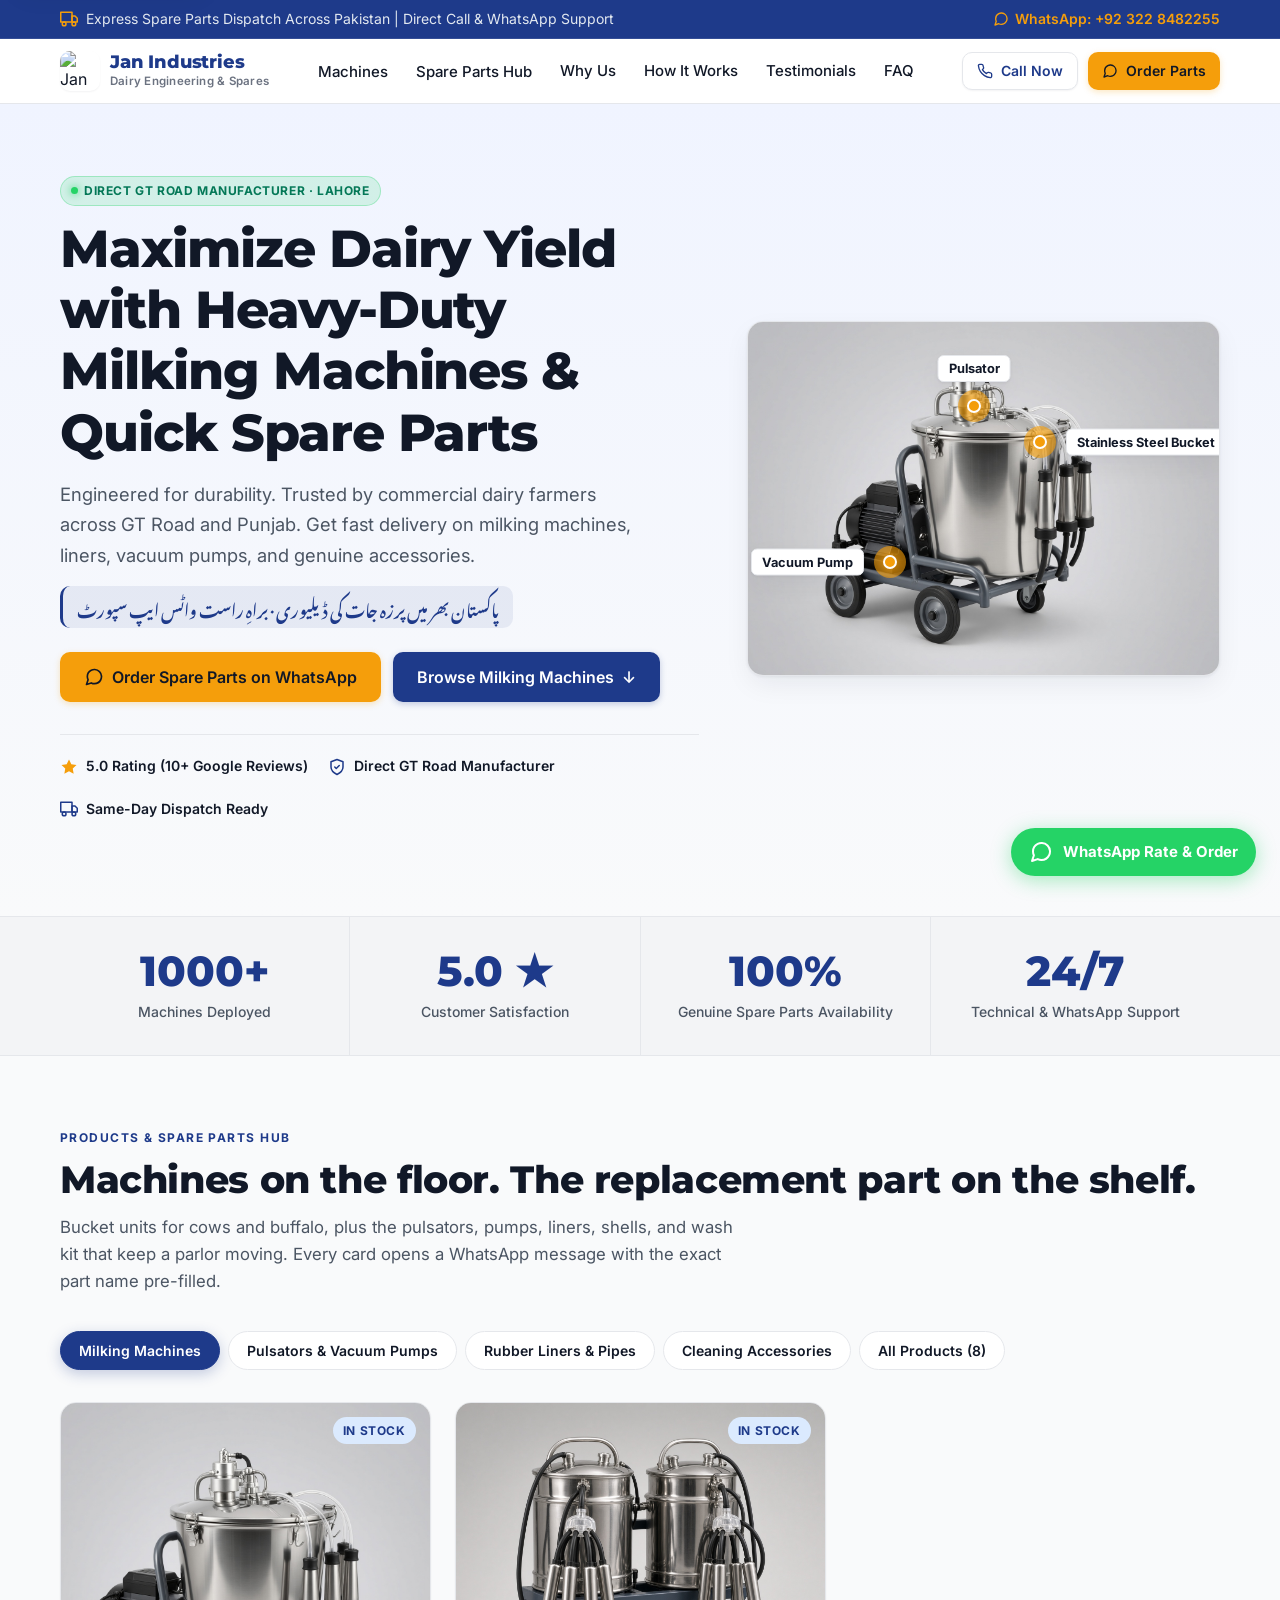
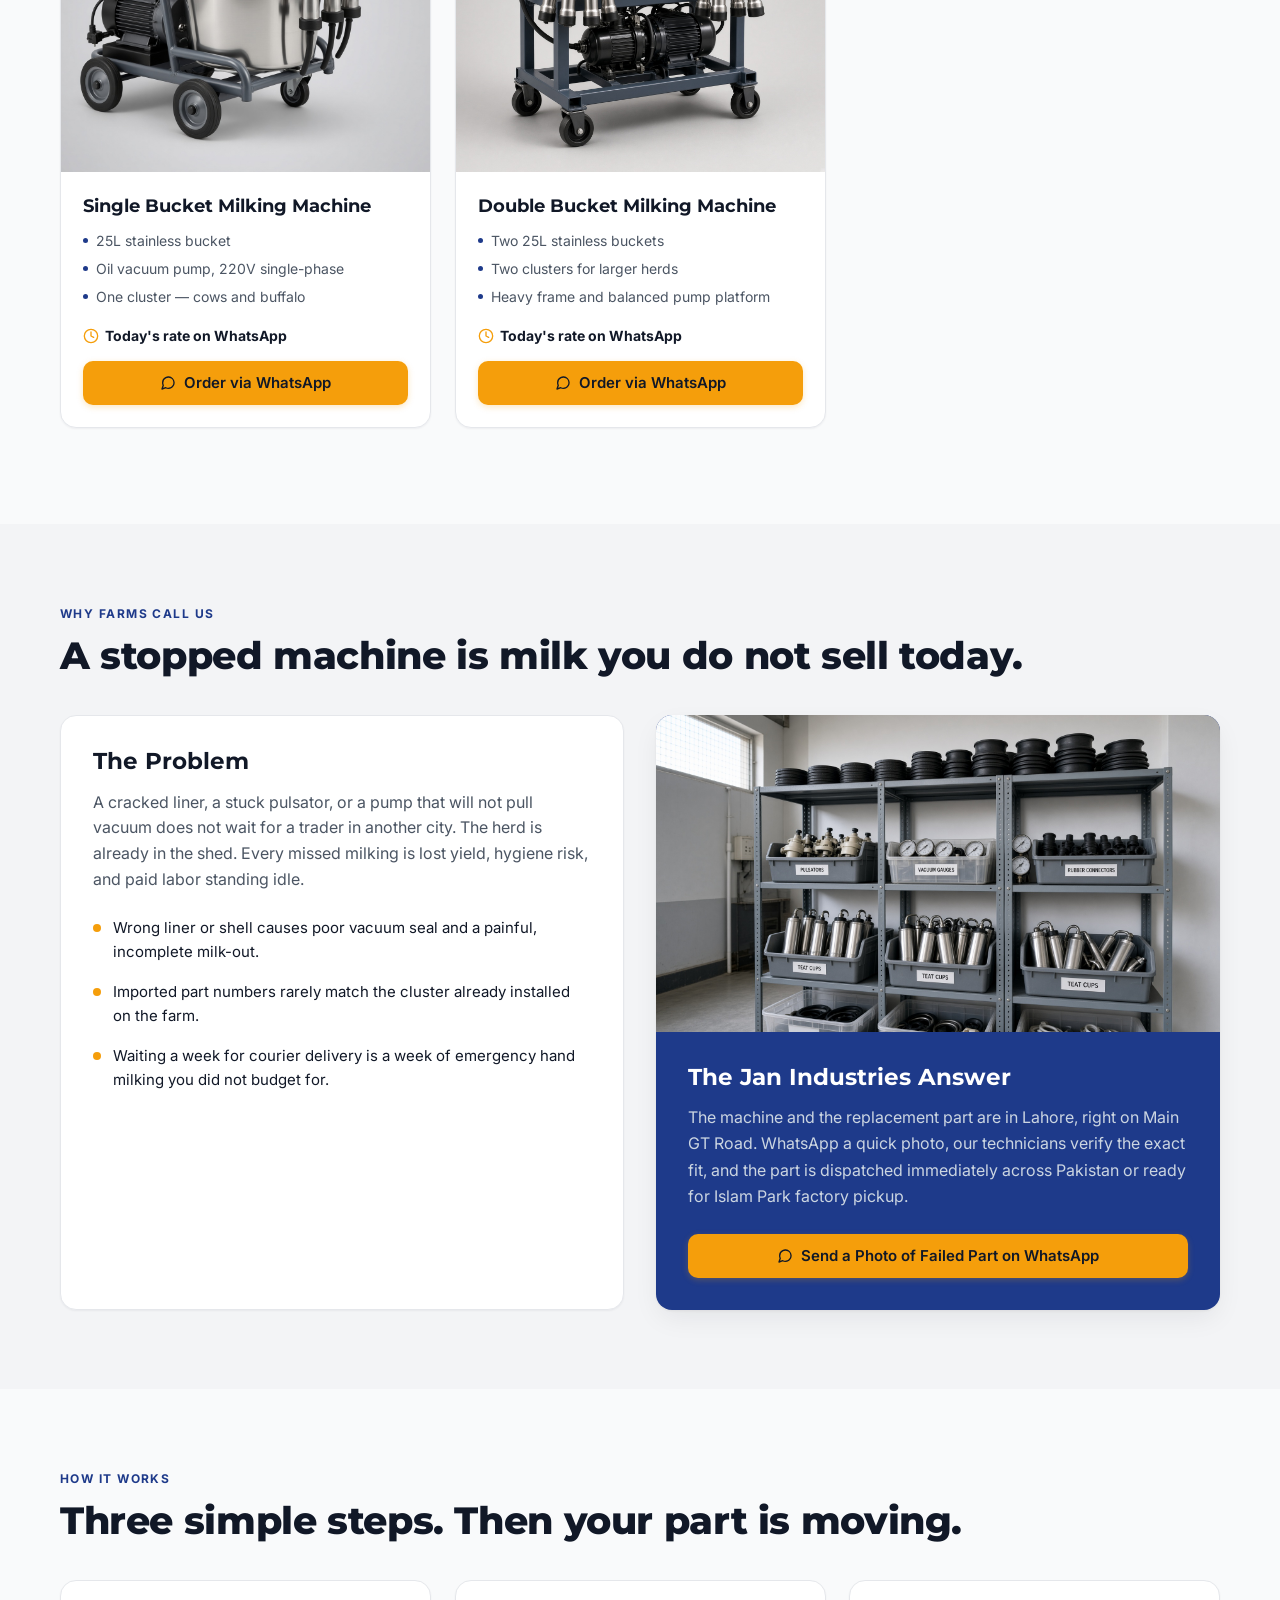
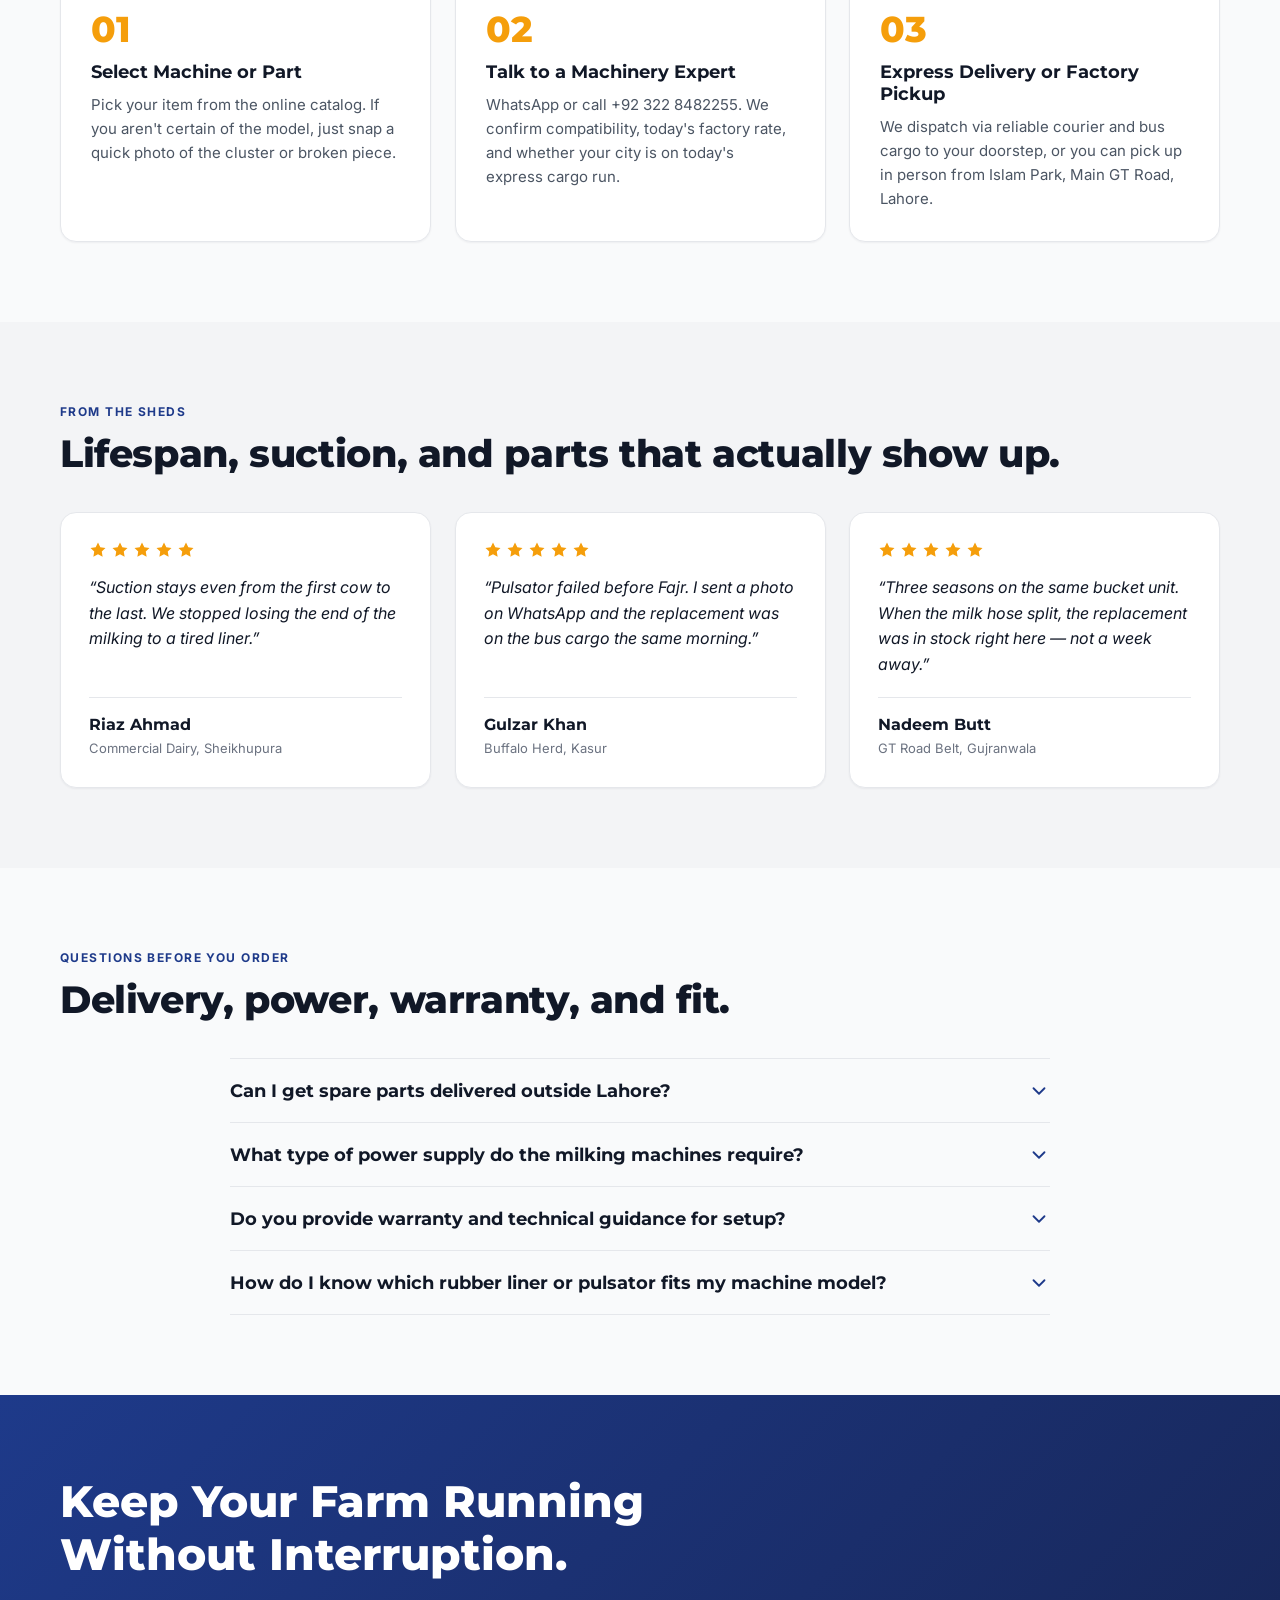
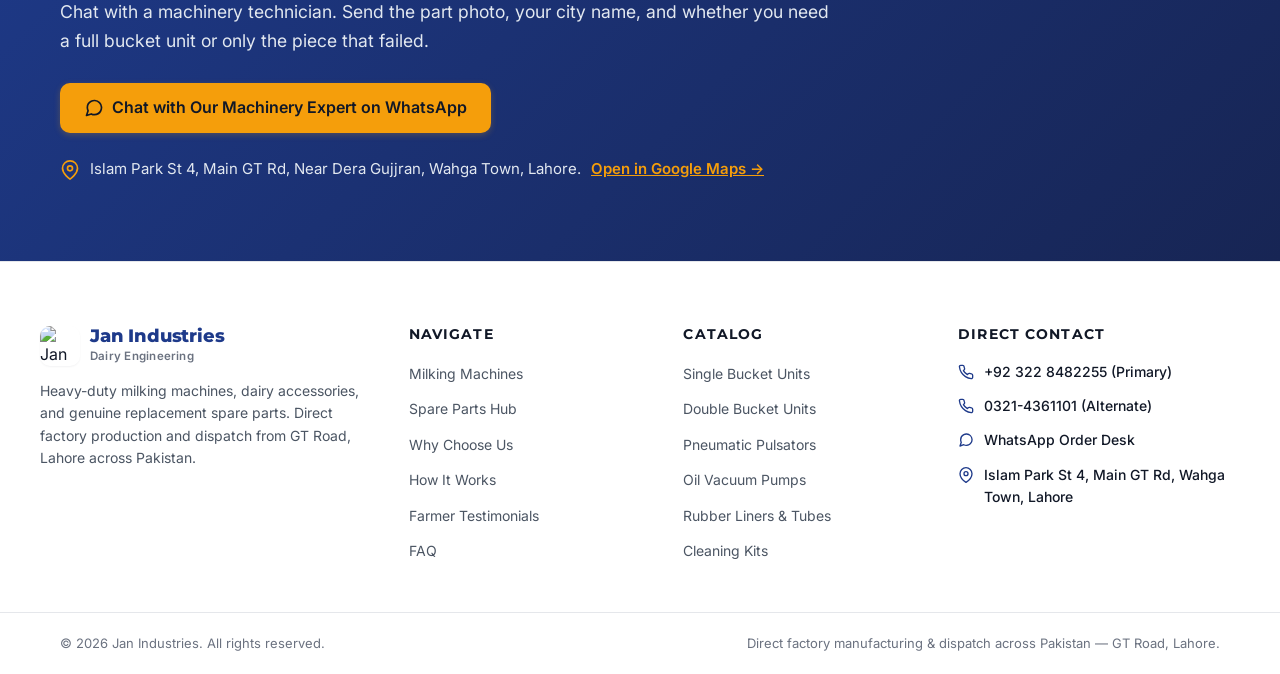
==== index.html @ 54b9f4ff "feat: add HTML structure, styles, JavaScript, and product images for Jan Industries website" ====
<!DOCTYPE html>
<html lang="en">
<head>
  <meta charset="UTF-8">
  <meta name="viewport" content="width=device-width, initial-scale=1.0">
  <title>Jan Industries | Milking Machines & Genuine Spare Parts | Lahore, Pakistan</title>
  <meta name="description" content="Jan Industries manufactures heavy-duty milking machines and stocks genuine spare parts on GT Road, Lahore. Order pulsators, vacuum pumps, liners, and bucket units with dispatch across Pakistan.">
  <meta name="author" content="Jan Industries">
  <meta name="theme-color" content="#1E3A8A">

  <!-- Open Graph / Social Media Meta -->
  <meta property="og:type" content="website">
  <meta property="og:title" content="Jan Industries | Milking Machines & Spare Parts">
  <meta property="og:description" content="Heavy-duty milking machines & quick spare parts dispatch across Pakistan. Direct GT Road Lahore manufacturer.">
  <meta property="og:image" content="images/single-bucket.jpg">

  <!-- Favicon -->
  <link rel="icon" type="image/svg+xml" href="favicon.svg">

  <!-- Google Fonts: Inter & Montserrat -->
  <link rel="preconnect" href="https://fonts.googleapis.com">
  <link rel="preconnect" href="https://fonts.gstatic.com" crossorigin>
  <link href="https://fonts.googleapis.com/css2?family=Inter:wght@400;500;600;700&family=Montserrat:wght@600;700;800&family=Noto+Nastaliq+Urdu:wght@500;700&display=swap" rel="stylesheet">

  <!-- Stylesheet -->
  <link rel="stylesheet" href="style.css">

  <!-- Schema.org LocalBusiness Structured Data -->
  <script type="application/ld+json">
  {
    "@context": "https://schema.org",
    "@type": "LocalBusiness",
    "name": "Jan Industries",
    "description": "Manufacturer and supplier of automatic milking machines, dairy accessories, and spare parts in Lahore, Pakistan.",
    "telephone": ["+923228482255", "+923214361101"],
    "image": "images/single-bucket.jpg",
    "address": {
      "@type": "PostalAddress",
      "streetAddress": "Islam Park St 4, Main GT Road, Near Dera Gujjran, Wahga Town",
      "addressLocality": "Lahore",
      "addressRegion": "Punjab",
      "addressCountry": "PK"
    },
    "areaServed": "PK",
    "priceRange": "$$",
    "openingHours": "Mo-Sa 08:00-19:00",
    "makesOffer": [
      {
        "@type": "Offer",
        "itemOffered": {
          "@type": "Product",
          "name": "Automatic Milking Machine (Single & Double Bucket)"
        }
      },
      {
        "@type": "Offer",
        "itemOffered": {
          "@type": "Product",
          "name": "Pneumatic Pulsators & Oil Vacuum Pumps"
        }
      },
      {
        "@type": "Offer",
        "itemOffered": {
          "@type": "Product",
          "name": "Food-Grade Rubber Liners & Milk Hoses"
        }
      }
    ]
  }
  </script>
</head>
<body>

  <!-- Accessibility Skip Link -->
  <a href="#main" class="skip-link">Skip to main content</a>

  <!-- Top Announcement Bar -->
  <div class="top-bar">
    <div class="container top-bar-inner">
      <div class="top-bar-notice">
        <svg xmlns="http://www.w3.org/2000/svg" width="18" height="18" viewBox="0 0 24 24" fill="none" stroke="currentColor" stroke-width="2" stroke-linecap="round" stroke-linejoin="round" aria-hidden="true">
          <rect x="1" y="3" width="15" height="13"></rect>
          <polygon points="16 8 20 8 23 11 23 16 16 16 16 8"></polygon>
          <circle cx="5.5" cy="18.5" r="2.5"></circle>
          <circle cx="18.5" cy="18.5" r="2.5"></circle>
        </svg>
        <span>Express Spare Parts Dispatch Across Pakistan | Direct Call &amp; WhatsApp Support</span>
      </div>
      <a href="https://wa.me/923228482255?text=Assalam%20o%20Alaikum%2C%20I%20want%20to%20order%20spare%20parts%20%2F%20a%20milking%20machine%20from%20Jan%20Industries.%20Please%20share%20today%27s%20rate%20and%20delivery%20to%20my%20city." target="_blank" rel="noopener noreferrer" class="top-bar-link">
        <svg xmlns="http://www.w3.org/2000/svg" width="16" height="16" viewBox="0 0 24 24" fill="none" stroke="currentColor" stroke-width="2" stroke-linecap="round" stroke-linejoin="round" aria-hidden="true">
          <path d="M21 11.5a8.38 8.38 0 0 1-.9 3.8 8.5 8.5 0 0 1-7.6 4.7 8.38 8.38 0 0 1-3.8-.9L3 21l1.9-5.7a8.38 8.38 0 0 1-.9-3.8 8.5 8.5 0 0 1 4.7-7.6 8.38 8.38 0 0 1 3.8-.9h.5a8.48 8.48 0 0 1 8 8v.5z"></path>
        </svg>
        WhatsApp: +92 322 8482255
      </a>
    </div>
  </div>

  <!-- Main Sticky Header -->
  <header class="main-header">
    <div class="container nav-container">
      <!-- Brand Logo -->
      <a href="#main" class="brand-logo" aria-label="Jan Industries Home">
        <img src="favicon.svg" alt="Jan Industries Emblem" width="40" height="40" class="brand-icon">
        <div class="brand-text">
          <span class="brand-name">Jan Industries</span>
          <span class="brand-tagline">Dairy Engineering &amp; Spares</span>
        </div>
      </a>

      <!-- Desktop Navigation -->
      <nav class="desktop-nav" aria-label="Primary Navigation">
        <button type="button" class="nav-link" data-nav-category="machines">Machines</button>
        <button type="button" class="nav-link" data-nav-category="pumps">Spare Parts Hub</button>
        <a href="#why" class="nav-link">Why Us</a>
        <a href="#steps" class="nav-link">How It Works</a>
        <a href="#proof" class="nav-link">Testimonials</a>
        <a href="#faq" class="nav-link">FAQ</a>
      </nav>

      <!-- Action Buttons -->
      <div class="header-actions">
        <!-- Call Button -->
        <a href="tel:+923228482255" class="btn btn-ghost btn-sm" aria-label="Call +92 322 8482255">
          <svg xmlns="http://www.w3.org/2000/svg" width="16" height="16" viewBox="0 0 24 24" fill="none" stroke="currentColor" stroke-width="2" stroke-linecap="round" stroke-linejoin="round" aria-hidden="true">
            <path d="M22 16.92v3a2 2 0 0 1-2.18 2 19.79 19.79 0 0 1-8.63-3.07 19.5 19.5 0 0 1-6-6 19.79 19.79 0 0 1-3.07-8.67A2 2 0 0 1 4.11 2h3a2 2 0 0 1 2 1.72 12.84 12.84 0 0 0 .7 2.81 2 2 0 0 1-.45 2.11L8.09 9.91a16 16 0 0 0 6 6l1.27-1.27a2 2 0 0 1 2.11-.45 12.84 12.84 0 0 0 2.81.7A2 2 0 0 1 22 16.92z"></path>
          </svg>
          <span>Call Now</span>
        </a>

        <!-- WhatsApp Order Button -->
        <a href="https://wa.me/923228482255?text=Assalam%20o%20Alaikum%2C%20I%20want%20to%20order%20spare%20parts%20%2F%20a%20milking%20machine%20from%20Jan%20Industries.%20Please%20share%20today%27s%20rate%20and%20delivery%20to%20my%20city." target="_blank" rel="noopener noreferrer" class="btn btn-amber btn-sm" aria-label="Order Parts on WhatsApp">
          <svg xmlns="http://www.w3.org/2000/svg" width="16" height="16" viewBox="0 0 24 24" fill="none" stroke="currentColor" stroke-width="2" stroke-linecap="round" stroke-linejoin="round" aria-hidden="true">
            <path d="M21 11.5a8.38 8.38 0 0 1-.9 3.8 8.5 8.5 0 0 1-7.6 4.7 8.38 8.38 0 0 1-3.8-.9L3 21l1.9-5.7a8.38 8.38 0 0 1-.9-3.8 8.5 8.5 0 0 1 4.7-7.6 8.38 8.38 0 0 1 3.8-.9h.5a8.48 8.48 0 0 1 8 8v.5z"></path>
          </svg>
          <span>Order Parts</span>
        </a>

        <!-- Mobile Menu Toggle Button -->
        <button type="button" class="mobile-menu-btn" id="mobileMenuBtn" aria-expanded="false" aria-controls="mobileNavDrawer" aria-label="Toggle navigation menu">
          <svg xmlns="http://www.w3.org/2000/svg" width="22" height="22" viewBox="0 0 24 24" fill="none" stroke="currentColor" stroke-width="2" stroke-linecap="round" stroke-linejoin="round" aria-hidden="true">
            <line x1="4" y1="12" x2="20" y2="12"></line>
            <line x1="4" y1="6" x2="20" y2="6"></line>
            <line x1="4" y1="18" x2="20" y2="18"></line>
          </svg>
          <span class="sr-only">Open menu</span>
        </button>
      </div>
    </div>

    <!-- Mobile Navigation Drawer -->
    <div class="mobile-nav-drawer" id="mobileNavDrawer" aria-label="Mobile Navigation">
      <nav class="mobile-nav-links">
        <button type="button" class="mobile-nav-link" data-nav-category="machines">
          <span>Milking Machines</span>
          <span>→</span>
        </button>
        <button type="button" class="mobile-nav-link" data-nav-category="pumps">
          <span>Spare Parts Hub</span>
          <span>→</span>
        </button>
        <a href="#why" class="mobile-nav-link">
          <span>Why Farms Call Us</span>
          <span>→</span>
        </a>
        <a href="#steps" class="mobile-nav-link">
          <span>How It Works</span>
          <span>→</span>
        </a>
        <a href="#proof" class="mobile-nav-link">
          <span>Farmer Testimonials</span>
          <span>→</span>
        </a>
        <a href="#faq" class="mobile-nav-link">
          <span>Frequently Asked Questions</span>
          <span>→</span>
        </a>
      </nav>
    </div>
  </header>

  <main id="main">
    <!-- Hero Section -->
    <section class="hero-section" aria-labelledby="hero-title">
      <div class="container hero-grid">
        <!-- Hero Content Column -->
        <div class="hero-content">
          <span class="badge badge-live">Direct GT Road Manufacturer · Lahore</span>
          <h1 id="hero-title" class="hero-title">
            Maximize Dairy Yield with Heavy-Duty Milking Machines &amp; Quick Spare Parts
          </h1>
          <p class="hero-subtitle">
            Engineered for durability. Trusted by commercial dairy farmers across GT Road and Punjab. Get fast delivery on milking machines, liners, vacuum pumps, and genuine accessories.
          </p>
          <div class="hero-urdu" lang="ur" dir="rtl">
            پاکستان بھر میں پرزہ جات کی ڈیلیوری · براہِ راست واٹس ایپ سپورٹ
          </div>

          <!-- Hero CTAs -->
          <div class="hero-cta-group">
            <a href="https://wa.me/923228482255?text=Assalam%20o%20Alaikum%2C%20I%20want%20to%20order%20spare%20parts%20%2F%20a%20milking%20machine%20from%20Jan%20Industries.%20Please%20share%20today%27s%20rate%20and%20delivery%20to%20my%20city." target="_blank" rel="noopener noreferrer" class="btn btn-amber btn-lg">
              <svg xmlns="http://www.w3.org/2000/svg" width="20" height="20" viewBox="0 0 24 24" fill="none" stroke="currentColor" stroke-width="2" stroke-linecap="round" stroke-linejoin="round" aria-hidden="true">
                <path d="M21 11.5a8.38 8.38 0 0 1-.9 3.8 8.5 8.5 0 0 1-7.6 4.7 8.38 8.38 0 0 1-3.8-.9L3 21l1.9-5.7a8.38 8.38 0 0 1-.9-3.8 8.5 8.5 0 0 1 4.7-7.6 8.38 8.38 0 0 1 3.8-.9h.5a8.48 8.48 0 0 1 8 8v.5z"></path>
              </svg>
              <span>Order Spare Parts on WhatsApp</span>
            </a>
            <button type="button" class="btn btn-navy btn-lg" data-nav-category="machines">
              <span>Browse Milking Machines</span>
              <span>↓</span>
            </button>
          </div>

          <!-- Trust Badges List -->
          <ul class="hero-trust-list">
            <li class="trust-item">
              <svg xmlns="http://www.w3.org/2000/svg" width="18" height="18" viewBox="0 0 24 24" fill="currentColor" stroke="none" class="icon-amber" aria-hidden="true">
                <polygon points="12 2 15.09 8.26 22 9.27 17 14.14 18.18 21.02 12 17.77 5.82 21.02 7 14.14 2 9.27 8.91 8.26 12 2"></polygon>
              </svg>
              <span>5.0 Rating (10+ Google Reviews)</span>
            </li>
            <li class="trust-item">
              <svg xmlns="http://www.w3.org/2000/svg" width="18" height="18" viewBox="0 0 24 24" fill="none" stroke="currentColor" stroke-width="2" stroke-linecap="round" stroke-linejoin="round" class="icon-navy" aria-hidden="true">
                <path d="M12 22s8-4 8-10V5l-8-3-8 3v7c0 6 8 10 8 10z"></path>
                <path d="m9 12 2 2 4-4"></path>
              </svg>
              <span>Direct GT Road Manufacturer</span>
            </li>
            <li class="trust-item">
              <svg xmlns="http://www.w3.org/2000/svg" width="18" height="18" viewBox="0 0 24 24" fill="none" stroke="currentColor" stroke-width="2" stroke-linecap="round" stroke-linejoin="round" class="icon-navy" aria-hidden="true">
                <rect x="1" y="3" width="15" height="13"></rect>
                <polygon points="16 8 20 8 23 11 23 16 16 16 16 8"></polygon>
                <circle cx="5.5" cy="18.5" r="2.5"></circle>
                <circle cx="18.5" cy="18.5" r="2.5"></circle>
              </svg>
              <span>Same-Day Dispatch Ready</span>
            </li>
          </ul>
        </div>

        <!-- Hero Visual Column with Interactive Hotspots -->
        <div class="hero-showcase">
          <div class="hero-image-wrap">
            <img src="images/single-bucket.jpg" alt="Heavy-duty single bucket milking machine with pulsator, stainless bucket, vacuum pump, and cluster" width="1728" height="1152" loading="eager">

            <!-- Desktop Hotspots Overlay -->
            <div class="hotspot-overlay">
              <!-- Pulsator Hotspot -->
              <button type="button" class="hotspot-btn hotspot-top" style="top: 24%; left: 48%;" data-hotspot-category="pumps" data-hotspot-product="pulsator" aria-label="Inspect Pulsator in catalog">
                <div class="hotspot-pulse">
                  <div class="hotspot-dot"></div>
                </div>
                <span class="hotspot-label">Pulsator</span>
              </button>

              <!-- Bucket Hotspot -->
              <button type="button" class="hotspot-btn hotspot-right" style="top: 34%; left: 62%;" data-hotspot-category="machines" data-hotspot-product="single-bucket" aria-label="Inspect Stainless Steel Bucket in catalog">
                <div class="hotspot-pulse">
                  <div class="hotspot-dot"></div>
                </div>
                <span class="hotspot-label">Stainless Steel Bucket</span>
              </button>

              <!-- Vacuum Pump Hotspot -->
              <button type="button" class="hotspot-btn hotspot-left" style="top: 68%; left: 30%;" data-hotspot-category="pumps" data-hotspot-product="vacuum-pump" aria-label="Inspect Vacuum Pump in catalog">
                <div class="hotspot-pulse">
                  <div class="hotspot-dot"></div>
                </div>
                <span class="hotspot-label">Vacuum Pump</span>
              </button>
            </div>
          </div>

          <!-- Mobile Hotspots Pills -->
          <div class="mobile-hotspots">
            <button type="button" class="mobile-hotspot-pill" data-hotspot-category="pumps" data-hotspot-product="pulsator">
              <span>•</span> Pulsator
            </button>
            <button type="button" class="mobile-hotspot-pill" data-hotspot-category="machines" data-hotspot-product="single-bucket">
              <span>•</span> Stainless Steel Bucket
            </button>
            <button type="button" class="mobile-hotspot-pill" data-hotspot-category="pumps" data-hotspot-product="vacuum-pump">
              <span>•</span> Vacuum Pump
            </button>
          </div>
        </div>
      </div>
    </section>

    <!-- Credibility Stats Counter Section -->
    <section class="stats-section" aria-label="Factory Production Metrics">
      <div class="container">
        <dl class="stats-grid">
          <div class="stat-item">
            <dd class="stat-number" data-count-to="1000" data-suffix="+">1000+</dd>
            <dt class="stat-label">Machines Deployed</dt>
          </div>
          <div class="stat-item">
            <dd class="stat-number" data-count-to="5.0" data-decimals="1" data-suffix=" ★">5.0 ★</dd>
            <dt class="stat-label">Customer Satisfaction</dt>
          </div>
          <div class="stat-item">
            <dd class="stat-number" data-count-to="100" data-suffix="%">100%</dd>
            <dt class="stat-label">Genuine Spare Parts Availability</dt>
          </div>
          <div class="stat-item">
            <dd class="stat-number" data-count-to="24" data-suffix="/7">24/7</dd>
            <dt class="stat-label">Technical &amp; WhatsApp Support</dt>
          </div>
        </dl>
      </div>
    </section>

    <!-- Product Catalog & Spare Parts Hub -->
    <section id="products" class="section-products" aria-labelledby="products-title">
      <div class="container">
        <div class="section-header reveal">
          <span class="kicker">Products &amp; Spare Parts Hub</span>
          <h2 id="products-title" class="section-title">
            Machines on the floor. The replacement part on the shelf.
          </h2>
          <p class="section-desc">
            Bucket units for cows and buffalo, plus the pulsators, pumps, liners, shells, and wash kit that keep a parlor moving. Every card opens a WhatsApp message with the exact part name pre-filled.
          </p>
        </div>

        <!-- Filter Category Tabs -->
        <div class="category-tabs reveal" role="tablist" aria-label="Product categories">
          <button type="button" class="category-tab is-active" data-category="machines" role="tab" aria-selected="true" tabindex="0">
            Milking Machines
          </button>
          <button type="button" class="category-tab" data-category="pumps" role="tab" aria-selected="false" tabindex="-1">
            Pulsators &amp; Vacuum Pumps
          </button>
          <button type="button" class="category-tab" data-category="liners" role="tab" aria-selected="false" tabindex="-1">
            Rubber Liners &amp; Pipes
          </button>
          <button type="button" class="category-tab" data-category="cleaning" role="tab" aria-selected="false" tabindex="-1">
            Cleaning Accessories
          </button>
          <button type="button" class="category-tab" data-category="all" role="tab" aria-selected="false" tabindex="-1">
            All Products (8)
          </button>
        </div>

        <!-- Products Grid (8 Items) -->
        <div class="products-grid" id="productGrid" role="tabpanel">
          <!-- 1. Single Bucket Machine -->
          <article class="product-card reveal" id="product-single-bucket" data-category="machines">
            <div class="product-media">
              <img src="images/single-bucket.jpg" alt="Single stainless-steel bucket milking machine with vacuum pump and hanging cluster" width="600" height="600" loading="lazy">
              <span class="badge badge-in-stock product-badge-pos">In Stock</span>
            </div>
            <div class="product-content">
              <h3 class="product-title">Single Bucket Milking Machine</h3>
              <ul class="product-specs">
                <li class="product-spec-item"><span class="spec-bullet"></span> 25L stainless bucket</li>
                <li class="product-spec-item"><span class="spec-bullet"></span> Oil vacuum pump, 220V single-phase</li>
                <li class="product-spec-item"><span class="spec-bullet"></span> One cluster — cows and buffalo</li>
              </ul>
              <div class="product-rate-hint">
                <svg xmlns="http://www.w3.org/2000/svg" width="16" height="16" viewBox="0 0 24 24" fill="none" stroke="currentColor" stroke-width="2" stroke-linecap="round" stroke-linejoin="round" aria-hidden="true"><circle cx="12" cy="12" r="10"></circle><polyline points="12 6 12 12 16 14"></polyline></svg>
                Today's rate on WhatsApp
              </div>
              <a href="https://wa.me/923228482255?text=Assalam%20o%20Alaikum%2C%20I%20want%20to%20order%3A%20Single%20Bucket%20Milking%20Machine.%20Please%20confirm%20fit%2C%20today%27s%20rate%2C%20and%20delivery." target="_blank" rel="noopener noreferrer" class="btn btn-amber product-cta-btn">
                <svg xmlns="http://www.w3.org/2000/svg" width="16" height="16" viewBox="0 0 24 24" fill="none" stroke="currentColor" stroke-width="2" stroke-linecap="round" stroke-linejoin="round" aria-hidden="true"><path d="M21 11.5a8.38 8.38 0 0 1-.9 3.8 8.5 8.5 0 0 1-7.6 4.7 8.38 8.38 0 0 1-3.8-.9L3 21l1.9-5.7a8.38 8.38 0 0 1-.9-3.8 8.5 8.5 0 0 1 4.7-7.6 8.38 8.38 0 0 1 3.8-.9h.5a8.48 8.48 0 0 1 8 8v.5z"></path></svg>
                Order via WhatsApp
              </a>
            </div>
          </article>

          <!-- 2. Double Bucket Machine -->
          <article class="product-card reveal" id="product-double-bucket" data-category="machines">
            <div class="product-media">
              <img src="images/double-bucket.jpg" alt="Double bucket milking machine with two stainless buckets and two clusters" width="600" height="600" loading="lazy">
              <span class="badge badge-in-stock product-badge-pos">In Stock</span>
            </div>
            <div class="product-content">
              <h3 class="product-title">Double Bucket Milking Machine</h3>
              <ul class="product-specs">
                <li class="product-spec-item"><span class="spec-bullet"></span> Two 25L stainless buckets</li>
                <li class="product-spec-item"><span class="spec-bullet"></span> Two clusters for larger herds</li>
                <li class="product-spec-item"><span class="spec-bullet"></span> Heavy frame and balanced pump platform</li>
              </ul>
              <div class="product-rate-hint">
                <svg xmlns="http://www.w3.org/2000/svg" width="16" height="16" viewBox="0 0 24 24" fill="none" stroke="currentColor" stroke-width="2" stroke-linecap="round" stroke-linejoin="round" aria-hidden="true"><circle cx="12" cy="12" r="10"></circle><polyline points="12 6 12 12 16 14"></polyline></svg>
                Today's rate on WhatsApp
              </div>
              <a href="https://wa.me/923228482255?text=Assalam%20o%20Alaikum%2C%20I%20want%20to%20order%3A%20Double%20Bucket%20Milking%20Machine.%20Please%20confirm%20fit%2C%20today%27s%20rate%2C%20and%20delivery." target="_blank" rel="noopener noreferrer" class="btn btn-amber product-cta-btn">
                <svg xmlns="http://www.w3.org/2000/svg" width="16" height="16" viewBox="0 0 24 24" fill="none" stroke="currentColor" stroke-width="2" stroke-linecap="round" stroke-linejoin="round" aria-hidden="true"><path d="M21 11.5a8.38 8.38 0 0 1-.9 3.8 8.5 8.5 0 0 1-7.6 4.7 8.38 8.38 0 0 1-3.8-.9L3 21l1.9-5.7a8.38 8.38 0 0 1-.9-3.8 8.5 8.5 0 0 1 4.7-7.6 8.38 8.38 0 0 1 3.8-.9h.5a8.48 8.48 0 0 1 8 8v.5z"></path></svg>
                Order via WhatsApp
              </a>
            </div>
          </article>

          <!-- 3. Pneumatic Pulsator -->
          <article class="product-card reveal" id="product-pulsator" data-category="pumps" style="display: none;">
            <div class="product-media">
              <img src="images/pulsator.jpg" alt="Pneumatic milking pulsator spare part on a studio background" width="600" height="600" loading="lazy">
              <span class="badge badge-in-stock product-badge-pos">In Stock</span>
            </div>
            <div class="product-content">
              <h3 class="product-title">Pneumatic Pulsator</h3>
              <ul class="product-specs">
                <li class="product-spec-item"><span class="spec-bullet"></span> Direct cluster replacement</li>
                <li class="product-spec-item"><span class="spec-bullet"></span> Steady, calibrated milk-out ratio</li>
                <li class="product-spec-item"><span class="spec-bullet"></span> Photo-match on WhatsApp before dispatch</li>
              </ul>
              <div class="product-rate-hint">
                <svg xmlns="http://www.w3.org/2000/svg" width="16" height="16" viewBox="0 0 24 24" fill="none" stroke="currentColor" stroke-width="2" stroke-linecap="round" stroke-linejoin="round" aria-hidden="true"><circle cx="12" cy="12" r="10"></circle><polyline points="12 6 12 12 16 14"></polyline></svg>
                Today's rate on WhatsApp
              </div>
              <a href="https://wa.me/923228482255?text=Assalam%20o%20Alaikum%2C%20I%20want%20to%20order%3A%20Pneumatic%20Pulsator.%20Please%20confirm%20fit%2C%20today%27s%20rate%2C%20and%20delivery." target="_blank" rel="noopener noreferrer" class="btn btn-amber product-cta-btn">
                <svg xmlns="http://www.w3.org/2000/svg" width="16" height="16" viewBox="0 0 24 24" fill="none" stroke="currentColor" stroke-width="2" stroke-linecap="round" stroke-linejoin="round" aria-hidden="true"><path d="M21 11.5a8.38 8.38 0 0 1-.9 3.8 8.5 8.5 0 0 1-7.6 4.7 8.38 8.38 0 0 1-3.8-.9L3 21l1.9-5.7a8.38 8.38 0 0 1-.9-3.8 8.5 8.5 0 0 1 4.7-7.6 8.38 8.38 0 0 1 3.8-.9h.5a8.48 8.48 0 0 1 8 8v.5z"></path></svg>
                Order via WhatsApp
              </a>
            </div>
          </article>

          <!-- 4. Oil Vacuum Pump -->
          <article class="product-card reveal" id="product-vacuum-pump" data-category="pumps" style="display: none;">
            <div class="product-media">
              <img src="images/vacuum-pump.jpg" alt="Oil-lubricated electric vacuum pump for a milking machine" width="600" height="600" loading="lazy">
              <span class="badge badge-in-stock product-badge-pos">In Stock</span>
            </div>
            <div class="product-content">
              <h3 class="product-title">Oil Vacuum Pump</h3>
              <ul class="product-specs">
                <li class="product-spec-item"><span class="spec-bullet"></span> Oil-bath heavy duty electric pump</li>
                <li class="product-spec-item"><span class="spec-bullet"></span> Single-phase 220V, 50Hz farm power</li>
                <li class="product-spec-item"><span class="spec-bullet"></span> Fits single &amp; double bucket units</li>
              </ul>
              <div class="product-rate-hint">
                <svg xmlns="http://www.w3.org/2000/svg" width="16" height="16" viewBox="0 0 24 24" fill="none" stroke="currentColor" stroke-width="2" stroke-linecap="round" stroke-linejoin="round" aria-hidden="true"><circle cx="12" cy="12" r="10"></circle><polyline points="12 6 12 12 16 14"></polyline></svg>
                Today's rate on WhatsApp
              </div>
              <a href="https://wa.me/923228482255?text=Assalam%20o%20Alaikum%2C%20I%20want%20to%20order%3A%20Oil%20Vacuum%20Pump.%20Please%20confirm%20fit%2C%20today%27s%20rate%2C%20and%20delivery." target="_blank" rel="noopener noreferrer" class="btn btn-amber product-cta-btn">
                <svg xmlns="http://www.w3.org/2000/svg" width="16" height="16" viewBox="0 0 24 24" fill="none" stroke="currentColor" stroke-width="2" stroke-linecap="round" stroke-linejoin="round" aria-hidden="true"><path d="M21 11.5a8.38 8.38 0 0 1-.9 3.8 8.5 8.5 0 0 1-7.6 4.7 8.38 8.38 0 0 1-3.8-.9L3 21l1.9-5.7a8.38 8.38 0 0 1-.9-3.8 8.5 8.5 0 0 1 4.7-7.6 8.38 8.38 0 0 1 3.8-.9h.5a8.48 8.48 0 0 1 8 8v.5z"></path></svg>
                Order via WhatsApp
              </a>
            </div>
          </article>

          <!-- 5. Rubber Liners (Set of 4) -->
          <article class="product-card reveal" id="product-liners" data-category="liners" style="display: none;">
            <div class="product-media">
              <img src="images/liners.jpg" alt="Four black food-grade rubber milking liners" width="600" height="600" loading="lazy">
              <span class="badge badge-in-stock product-badge-pos">In Stock</span>
            </div>
            <div class="product-content">
              <h3 class="product-title">Rubber Liners — Set of 4</h3>
              <ul class="product-specs">
                <li class="product-spec-item"><span class="spec-bullet"></span> Food-grade durable rubber inflations</li>
                <li class="product-spec-item"><span class="spec-bullet"></span> Restores teat suction and air seal</li>
                <li class="product-spec-item"><span class="spec-bullet"></span> Replace every season before cracks appear</li>
              </ul>
              <div class="product-rate-hint">
                <svg xmlns="http://www.w3.org/2000/svg" width="16" height="16" viewBox="0 0 24 24" fill="none" stroke="currentColor" stroke-width="2" stroke-linecap="round" stroke-linejoin="round" aria-hidden="true"><circle cx="12" cy="12" r="10"></circle><polyline points="12 6 12 12 16 14"></polyline></svg>
                Today's rate on WhatsApp
              </div>
              <a href="https://wa.me/923228482255?text=Assalam%20o%20Alaikum%2C%20I%20want%20to%20order%3A%20Rubber%20Liners%20%E2%80%94%20Set%20of%204.%20Please%20confirm%20fit%2C%20today%27s%20rate%2C%20and%20delivery." target="_blank" rel="noopener noreferrer" class="btn btn-amber product-cta-btn">
                <svg xmlns="http://www.w3.org/2000/svg" width="16" height="16" viewBox="0 0 24 24" fill="none" stroke="currentColor" stroke-width="2" stroke-linecap="round" stroke-linejoin="round" aria-hidden="true"><path d="M21 11.5a8.38 8.38 0 0 1-.9 3.8 8.5 8.5 0 0 1-7.6 4.7 8.38 8.38 0 0 1-3.8-.9L3 21l1.9-5.7a8.38 8.38 0 0 1-.9-3.8 8.5 8.5 0 0 1 4.7-7.6 8.38 8.38 0 0 1 3.8-.9h.5a8.48 8.48 0 0 1 8 8v.5z"></path></svg>
                Order via WhatsApp
              </a>
            </div>
          </article>

          <!-- 6. Milk Hose & Pulsation Tube -->
          <article class="product-card reveal" id="product-hoses" data-category="liners" style="display: none;">
            <div class="product-media">
              <img src="images/hoses.jpg" alt="Food-grade milk hose and black twin pulsation tube" width="600" height="600" loading="lazy">
              <span class="badge badge-in-stock product-badge-pos">In Stock</span>
            </div>
            <div class="product-content">
              <h3 class="product-title">Milk Hose &amp; Pulsation Tube</h3>
              <ul class="product-specs">
                <li class="product-spec-item"><span class="spec-bullet"></span> Food-grade milk hose plus twin air tube</li>
                <li class="product-spec-item"><span class="spec-bullet"></span> Maintains steady vacuum at the cluster</li>
                <li class="product-spec-item"><span class="spec-bullet"></span> Custom cut length for bucket machines</li>
              </ul>
              <div class="product-rate-hint">
                <svg xmlns="http://www.w3.org/2000/svg" width="16" height="16" viewBox="0 0 24 24" fill="none" stroke="currentColor" stroke-width="2" stroke-linecap="round" stroke-linejoin="round" aria-hidden="true"><circle cx="12" cy="12" r="10"></circle><polyline points="12 6 12 12 16 14"></polyline></svg>
                Today's rate on WhatsApp
              </div>
              <a href="https://wa.me/923228482255?text=Assalam%20o%20Alaikum%2C%20I%20want%20to%20order%3A%20Milk%20Hose%20%26%20Pulsation%20Tube.%20Please%20confirm%20fit%2C%20today%27s%20rate%2C%20and%20delivery." target="_blank" rel="noopener noreferrer" class="btn btn-amber product-cta-btn">
                <svg xmlns="http://www.w3.org/2000/svg" width="16" height="16" viewBox="0 0 24 24" fill="none" stroke="currentColor" stroke-width="2" stroke-linecap="round" stroke-linejoin="round" aria-hidden="true"><path d="M21 11.5a8.38 8.38 0 0 1-.9 3.8 8.5 8.5 0 0 1-7.6 4.7 8.38 8.38 0 0 1-3.8-.9L3 21l1.9-5.7a8.38 8.38 0 0 1-.9-3.8 8.5 8.5 0 0 1 4.7-7.6 8.38 8.38 0 0 1 3.8-.9h.5a8.48 8.48 0 0 1 8 8v.5z"></path></svg>
                Order via WhatsApp
              </a>
            </div>
          </article>

          <!-- 7. Stainless Teat Cup Shells -->
          <article class="product-card reveal" id="product-shells" data-category="liners" style="display: none;">
            <div class="product-media">
              <img src="images/teat-cups.jpg" alt="Four polished stainless steel teat cup shells" width="600" height="600" loading="lazy">
              <span class="badge badge-in-stock product-badge-pos">In Stock</span>
            </div>
            <div class="product-content">
              <h3 class="product-title">Stainless Teat Cup Shells</h3>
              <ul class="product-specs">
                <li class="product-spec-item"><span class="spec-bullet"></span> Set of 4 heavy stainless shells</li>
                <li class="product-spec-item"><span class="spec-bullet"></span> Holds the liner square and secure</li>
                <li class="product-spec-item"><span class="spec-bullet"></span> Calibrated weight for clean milk extraction</li>
              </ul>
              <div class="product-rate-hint">
                <svg xmlns="http://www.w3.org/2000/svg" width="16" height="16" viewBox="0 0 24 24" fill="none" stroke="currentColor" stroke-width="2" stroke-linecap="round" stroke-linejoin="round" aria-hidden="true"><circle cx="12" cy="12" r="10"></circle><polyline points="12 6 12 12 16 14"></polyline></svg>
                Today's rate on WhatsApp
              </div>
              <a href="https://wa.me/923228482255?text=Assalam%20o%20Alaikum%2C%20I%20want%20to%20order%3A%20Stainless%20Teat%20Cup%20Shells.%20Please%20confirm%20fit%2C%20today%27s%20rate%2C%20and%20delivery." target="_blank" rel="noopener noreferrer" class="btn btn-amber product-cta-btn">
                <svg xmlns="http://www.w3.org/2000/svg" width="16" height="16" viewBox="0 0 24 24" fill="none" stroke="currentColor" stroke-width="2" stroke-linecap="round" stroke-linejoin="round" aria-hidden="true"><path d="M21 11.5a8.38 8.38 0 0 1-.9 3.8 8.5 8.5 0 0 1-7.6 4.7 8.38 8.38 0 0 1-3.8-.9L3 21l1.9-5.7a8.38 8.38 0 0 1-.9-3.8 8.5 8.5 0 0 1 4.7-7.6 8.38 8.38 0 0 1 3.8-.9h.5a8.48 8.48 0 0 1 8 8v.5z"></path></svg>
                Order via WhatsApp
              </a>
            </div>
          </article>

          <!-- 8. Cluster & Bucket Cleaning Kit -->
          <article class="product-card reveal" id="product-cleaning" data-category="cleaning" style="display: none;">
            <div class="product-media">
              <img src="images/cleaning.jpg" alt="Milking cluster brush, bucket brush, and stainless teat dip cup" width="600" height="600" loading="lazy">
              <span class="badge badge-in-stock product-badge-pos">In Stock</span>
            </div>
            <div class="product-content">
              <h3 class="product-title">Cluster &amp; Bucket Cleaning Kit</h3>
              <ul class="product-specs">
                <li class="product-spec-item"><span class="spec-bullet"></span> Cluster tube brush and bucket brush</li>
                <li class="product-spec-item"><span class="spec-bullet"></span> Stainless teat dip cup</li>
                <li class="product-spec-item"><span class="spec-bullet"></span> Acid, alkaline, and dip chemicals stocked</li>
              </ul>
              <div class="product-rate-hint">
                <svg xmlns="http://www.w3.org/2000/svg" width="16" height="16" viewBox="0 0 24 24" fill="none" stroke="currentColor" stroke-width="2" stroke-linecap="round" stroke-linejoin="round" aria-hidden="true"><circle cx="12" cy="12" r="10"></circle><polyline points="12 6 12 12 16 14"></polyline></svg>
                Today's rate on WhatsApp
              </div>
              <a href="https://wa.me/923228482255?text=Assalam%20o%20Alaikum%2C%20I%20want%20to%20order%3A%20Cluster%20%26%20Bucket%20Cleaning%20Kit.%20Please%20confirm%20fit%2C%20today%27s%20rate%2C%20and%20delivery." target="_blank" rel="noopener noreferrer" class="btn btn-amber product-cta-btn">
                <svg xmlns="http://www.w3.org/2000/svg" width="16" height="16" viewBox="0 0 24 24" fill="none" stroke="currentColor" stroke-width="2" stroke-linecap="round" stroke-linejoin="round" aria-hidden="true"><path d="M21 11.5a8.38 8.38 0 0 1-.9 3.8 8.5 8.5 0 0 1-7.6 4.7 8.38 8.38 0 0 1-3.8-.9L3 21l1.9-5.7a8.38 8.38 0 0 1-.9-3.8 8.5 8.5 0 0 1 4.7-7.6 8.38 8.38 0 0 1 3.8-.9h.5a8.48 8.48 0 0 1 8 8v.5z"></path></svg>
                Order via WhatsApp
              </a>
            </div>
          </article>
        </div>
      </div>
    </section>

    <!-- Why Farms Call Us Section -->
    <section id="why" class="section-why" aria-labelledby="why-title">
      <div class="container">
        <div class="section-header reveal">
          <span class="kicker">Why Farms Call Us</span>
          <h2 id="why-title" class="section-title">
            A stopped machine is milk you do not sell today.
          </h2>
        </div>

        <div class="why-grid">
          <!-- The Problem -->
          <div class="problem-card reveal">
            <h3>The Problem</h3>
            <p class="problem-intro">
              A cracked liner, a stuck pulsator, or a pump that will not pull vacuum does not wait for a trader in another city. The herd is already in the shed. Every missed milking is lost yield, hygiene risk, and paid labor standing idle.
            </p>
            <ul class="problem-list">
              <li class="problem-list-item">
                <span class="problem-dot"></span>
                <span>Wrong liner or shell causes poor vacuum seal and a painful, incomplete milk-out.</span>
              </li>
              <li class="problem-list-item">
                <span class="problem-dot"></span>
                <span>Imported part numbers rarely match the cluster already installed on the farm.</span>
              </li>
              <li class="problem-list-item">
                <span class="problem-dot"></span>
                <span>Waiting a week for courier delivery is a week of emergency hand milking you did not budget for.</span>
              </li>
            </ul>
          </div>

          <!-- The Jan Industries Solution -->
          <div class="solution-card reveal">
            <img src="images/workshop.jpg" alt="Spare parts shelves at Jan Industries workshop, ready for dispatch" width="1792" height="1008" loading="lazy" class="solution-image">
            <div class="solution-body">
              <h3>The Jan Industries Answer</h3>
              <p class="solution-desc">
                The machine and the replacement part are in Lahore, right on Main GT Road. WhatsApp a quick photo, our technicians verify the exact fit, and the part is dispatched immediately across Pakistan or ready for Islam Park factory pickup.
              </p>
              <a href="https://wa.me/923228482255?text=Assalam%20o%20Alaikum%2C%20I%20have%20a%20part%20that%20needs%20replacement.%20Sending%20photo%20now." target="_blank" rel="noopener noreferrer" class="btn btn-amber">
                <svg xmlns="http://www.w3.org/2000/svg" width="16" height="16" viewBox="0 0 24 24" fill="none" stroke="currentColor" stroke-width="2" stroke-linecap="round" stroke-linejoin="round" aria-hidden="true"><path d="M21 11.5a8.38 8.38 0 0 1-.9 3.8 8.5 8.5 0 0 1-7.6 4.7 8.38 8.38 0 0 1-3.8-.9L3 21l1.9-5.7a8.38 8.38 0 0 1-.9-3.8 8.5 8.5 0 0 1 4.7-7.6 8.38 8.38 0 0 1 3.8-.9h.5a8.48 8.48 0 0 1 8 8v.5z"></path></svg>
                Send a Photo of Failed Part on WhatsApp
              </a>
            </div>
          </div>
        </div>
      </div>
    </section>

    <!-- How It Works (3 Steps) -->
    <section id="steps" class="section-steps" aria-labelledby="steps-title">
      <div class="container">
        <div class="section-header reveal">
          <span class="kicker">How It Works</span>
          <h2 id="steps-title" class="section-title">
            Three simple steps. Then your part is moving.
          </h2>
        </div>

        <div class="steps-grid">
          <!-- Step 01 -->
          <article class="step-card reveal">
            <div class="step-number">01</div>
            <h3 class="step-title">Select Machine or Part</h3>
            <p class="step-desc">
              Pick your item from the online catalog. If you aren't certain of the model, just snap a quick photo of the cluster or broken piece.
            </p>
          </article>

          <!-- Step 02 -->
          <article class="step-card reveal">
            <div class="step-number">02</div>
            <h3 class="step-title">Talk to a Machinery Expert</h3>
            <p class="step-desc">
              WhatsApp or call +92 322 8482255. We confirm compatibility, today's factory rate, and whether your city is on today's express cargo run.
            </p>
          </article>

          <!-- Step 03 -->
          <article class="step-card reveal">
            <div class="step-number">03</div>
            <h3 class="step-title">Express Delivery or Factory Pickup</h3>
            <p class="step-desc">
              We dispatch via reliable courier and bus cargo to your doorstep, or you can pick up in person from Islam Park, Main GT Road, Lahore.
            </p>
          </article>
        </div>
      </div>
    </section>

    <!-- Testimonials (From The Sheds) -->
    <section id="proof" class="section-testimonials" aria-labelledby="proof-title">
      <div class="container">
        <div class="section-header reveal">
          <span class="kicker">From The Sheds</span>
          <h2 id="proof-title" class="section-title">
            Lifespan, suction, and parts that actually show up.
          </h2>
        </div>

        <div class="testimonials-grid">
          <!-- Testimonial 1 -->
          <figure class="testimonial-card reveal">
            <div class="stars-row" aria-label="5 out of 5 stars">
              <svg xmlns="http://www.w3.org/2000/svg" viewBox="0 0 24 24"><polygon points="12 2 15.09 8.26 22 9.27 17 14.14 18.18 21.02 12 17.77 5.82 21.02 7 14.14 2 9.27 8.91 8.26 12 2"></polygon></svg>
              <svg xmlns="http://www.w3.org/2000/svg" viewBox="0 0 24 24"><polygon points="12 2 15.09 8.26 22 9.27 17 14.14 18.18 21.02 12 17.77 5.82 21.02 7 14.14 2 9.27 8.91 8.26 12 2"></polygon></svg>
              <svg xmlns="http://www.w3.org/2000/svg" viewBox="0 0 24 24"><polygon points="12 2 15.09 8.26 22 9.27 17 14.14 18.18 21.02 12 17.77 5.82 21.02 7 14.14 2 9.27 8.91 8.26 12 2"></polygon></svg>
              <svg xmlns="http://www.w3.org/2000/svg" viewBox="0 0 24 24"><polygon points="12 2 15.09 8.26 22 9.27 17 14.14 18.18 21.02 12 17.77 5.82 21.02 7 14.14 2 9.27 8.91 8.26 12 2"></polygon></svg>
              <svg xmlns="http://www.w3.org/2000/svg" viewBox="0 0 24 24"><polygon points="12 2 15.09 8.26 22 9.27 17 14.14 18.18 21.02 12 17.77 5.82 21.02 7 14.14 2 9.27 8.91 8.26 12 2"></polygon></svg>
            </div>
            <blockquote class="testimonial-quote">
              “Suction stays even from the first cow to the last. We stopped losing the end of the milking to a tired liner.”
            </blockquote>
            <figcaption class="testimonial-author">
              <p class="author-name">Riaz Ahmad</p>
              <p class="author-location">Commercial Dairy, Sheikhupura</p>
            </figcaption>
          </figure>

          <!-- Testimonial 2 -->
          <figure class="testimonial-card reveal">
            <div class="stars-row" aria-label="5 out of 5 stars">
              <svg xmlns="http://www.w3.org/2000/svg" viewBox="0 0 24 24"><polygon points="12 2 15.09 8.26 22 9.27 17 14.14 18.18 21.02 12 17.77 5.82 21.02 7 14.14 2 9.27 8.91 8.26 12 2"></polygon></svg>
              <svg xmlns="http://www.w3.org/2000/svg" viewBox="0 0 24 24"><polygon points="12 2 15.09 8.26 22 9.27 17 14.14 18.18 21.02 12 17.77 5.82 21.02 7 14.14 2 9.27 8.91 8.26 12 2"></polygon></svg>
              <svg xmlns="http://www.w3.org/2000/svg" viewBox="0 0 24 24"><polygon points="12 2 15.09 8.26 22 9.27 17 14.14 18.18 21.02 12 17.77 5.82 21.02 7 14.14 2 9.27 8.91 8.26 12 2"></polygon></svg>
              <svg xmlns="http://www.w3.org/2000/svg" viewBox="0 0 24 24"><polygon points="12 2 15.09 8.26 22 9.27 17 14.14 18.18 21.02 12 17.77 5.82 21.02 7 14.14 2 9.27 8.91 8.26 12 2"></polygon></svg>
              <svg xmlns="http://www.w3.org/2000/svg" viewBox="0 0 24 24"><polygon points="12 2 15.09 8.26 22 9.27 17 14.14 18.18 21.02 12 17.77 5.82 21.02 7 14.14 2 9.27 8.91 8.26 12 2"></polygon></svg>
            </div>
            <blockquote class="testimonial-quote">
              “Pulsator failed before Fajr. I sent a photo on WhatsApp and the replacement was on the bus cargo the same morning.”
            </blockquote>
            <figcaption class="testimonial-author">
              <p class="author-name">Gulzar Khan</p>
              <p class="author-location">Buffalo Herd, Kasur</p>
            </figcaption>
          </figure>

          <!-- Testimonial 3 -->
          <figure class="testimonial-card reveal">
            <div class="stars-row" aria-label="5 out of 5 stars">
              <svg xmlns="http://www.w3.org/2000/svg" viewBox="0 0 24 24"><polygon points="12 2 15.09 8.26 22 9.27 17 14.14 18.18 21.02 12 17.77 5.82 21.02 7 14.14 2 9.27 8.91 8.26 12 2"></polygon></svg>
              <svg xmlns="http://www.w3.org/2000/svg" viewBox="0 0 24 24"><polygon points="12 2 15.09 8.26 22 9.27 17 14.14 18.18 21.02 12 17.77 5.82 21.02 7 14.14 2 9.27 8.91 8.26 12 2"></polygon></svg>
              <svg xmlns="http://www.w3.org/2000/svg" viewBox="0 0 24 24"><polygon points="12 2 15.09 8.26 22 9.27 17 14.14 18.18 21.02 12 17.77 5.82 21.02 7 14.14 2 9.27 8.91 8.26 12 2"></polygon></svg>
              <svg xmlns="http://www.w3.org/2000/svg" viewBox="0 0 24 24"><polygon points="12 2 15.09 8.26 22 9.27 17 14.14 18.18 21.02 12 17.77 5.82 21.02 7 14.14 2 9.27 8.91 8.26 12 2"></polygon></svg>
              <svg xmlns="http://www.w3.org/2000/svg" viewBox="0 0 24 24"><polygon points="12 2 15.09 8.26 22 9.27 17 14.14 18.18 21.02 12 17.77 5.82 21.02 7 14.14 2 9.27 8.91 8.26 12 2"></polygon></svg>
            </div>
            <blockquote class="testimonial-quote">
              “Three seasons on the same bucket unit. When the milk hose split, the replacement was in stock right here — not a week away.”
            </blockquote>
            <figcaption class="testimonial-author">
              <p class="author-name">Nadeem Butt</p>
              <p class="author-location">GT Road Belt, Gujranwala</p>
            </figcaption>
          </figure>
        </div>
      </div>
    </section>

    <!-- FAQ Section (Accordion) -->
    <section id="faq" class="section-faq" aria-labelledby="faq-title">
      <div class="container">
        <div class="section-header reveal">
          <span class="kicker">Questions Before You Order</span>
          <h2 id="faq-title" class="section-title">
            Delivery, power, warranty, and fit.
          </h2>
        </div>

        <div class="faq-wrapper reveal">
          <!-- FAQ Item 1 -->
          <div class="faq-item">
            <h3>
              <button type="button" class="faq-question-btn" aria-expanded="false" aria-controls="faq-ans-1">
                <span>Can I get spare parts delivered outside Lahore?</span>
                <svg xmlns="http://www.w3.org/2000/svg" viewBox="0 0 24 24" fill="none" stroke="currentColor" stroke-width="2" stroke-linecap="round" stroke-linejoin="round" class="faq-icon" aria-hidden="true"><polyline points="6 9 12 15 18 9"></polyline></svg>
              </button>
            </h3>
            <div id="faq-ans-1" class="faq-answer-panel" role="region">
              <div class="faq-answer-inner">
                Yes. We dispatch across Pakistan by courier and bus cargo, and we do doorstep drops where the route allows. Lahore and the GT Road belt are often same-day. Send your city on WhatsApp and we confirm the run, the charge, and the arrival window before you pay.
              </div>
            </div>
          </div>

          <!-- FAQ Item 2 -->
          <div class="faq-item">
            <h3>
              <button type="button" class="faq-question-btn" aria-expanded="false" aria-controls="faq-ans-2">
                <span>What type of power supply do the milking machines require?</span>
                <svg xmlns="http://www.w3.org/2000/svg" viewBox="0 0 24 24" fill="none" stroke="currentColor" stroke-width="2" stroke-linecap="round" stroke-linejoin="round" class="faq-icon" aria-hidden="true"><polyline points="6 9 12 15 18 9"></polyline></svg>
              </button>
            </h3>
            <div id="faq-ans-2" class="faq-answer-panel" role="region">
              <div class="faq-answer-inner">
                A standard farm single-phase supply: 220V, 50Hz. The oil vacuum pump is sized for that connection. If your shed voltage drops when other heavy motors start, tell us before dispatch and we will match the motor so your first milking is not a stalled one.
              </div>
            </div>
          </div>

          <!-- FAQ Item 3 -->
          <div class="faq-item">
            <h3>
              <button type="button" class="faq-question-btn" aria-expanded="false" aria-controls="faq-ans-3">
                <span>Do you provide warranty and technical guidance for setup?</span>
                <svg xmlns="http://www.w3.org/2000/svg" viewBox="0 0 24 24" fill="none" stroke="currentColor" stroke-width="2" stroke-linecap="round" stroke-linejoin="round" class="faq-icon" aria-hidden="true"><polyline points="6 9 12 15 18 9"></polyline></svg>
              </button>
            </h3>
            <div id="faq-ans-3" class="faq-answer-panel" role="region">
              <div class="faq-answer-inner">
                Yes. Machines leave with warranty cover on the pump and frame, plus complete setup guidance on WhatsApp or a voice call — covering oil level, pulsation speed, liner seating, and vacuum setting. If you collect in person from our GT Road factory, we test-run the unit with you before it goes on your vehicle.
              </div>
            </div>
          </div>

          <!-- FAQ Item 4 -->
          <div class="faq-item">
            <h3>
              <button type="button" class="faq-question-btn" aria-expanded="false" aria-controls="faq-ans-4">
                <span>How do I know which rubber liner or pulsator fits my machine model?</span>
                <svg xmlns="http://www.w3.org/2000/svg" viewBox="0 0 24 24" fill="none" stroke="currentColor" stroke-width="2" stroke-linecap="round" stroke-linejoin="round" class="faq-icon" aria-hidden="true"><polyline points="6 9 12 15 18 9"></polyline></svg>
              </button>
            </h3>
            <div id="faq-ans-4" class="faq-answer-panel" role="region">
              <div class="faq-answer-inner">
                Send a quick photo of the cluster, the old liner, or the plate on the pump to our WhatsApp desk. We stock liners, pulsators, shells, and hoses for our own Jan Industries machines as well as common imported bucket units. We confirm exact fit in the chat before anything leaves our shelf, so you aren't stuck holding the wrong part at milking time.
              </div>
            </div>
          </div>
        </div>
      </div>
    </section>

    <!-- Visit / Factory CTA Section -->
    <section id="visit" class="section-cta" aria-labelledby="cta-title">
      <div class="container">
        <div class="cta-box reveal">
          <h2 id="cta-title" class="cta-title">
            Keep Your Farm Running Without Interruption.
          </h2>
          <p class="cta-desc">
            Chat with a machinery technician. Send the part photo, your city name, and whether you need a full bucket unit or only the piece that failed.
          </p>

          <a href="https://wa.me/923228482255?text=Assalam%20o%20Alaikum%2C%20I%20want%20to%20order%20spare%20parts%20%2F%20a%20milking%20machine%20from%20Jan%20Industries.%20Please%20share%20today%27s%20rate%20and%20delivery%20to%20my%20city." target="_blank" rel="noopener noreferrer" class="btn btn-amber btn-lg">
            <svg xmlns="http://www.w3.org/2000/svg" width="20" height="20" viewBox="0 0 24 24" fill="none" stroke="currentColor" stroke-width="2" stroke-linecap="round" stroke-linejoin="round" aria-hidden="true"><path d="M21 11.5a8.38 8.38 0 0 1-.9 3.8 8.5 8.5 0 0 1-7.6 4.7 8.38 8.38 0 0 1-3.8-.9L3 21l1.9-5.7a8.38 8.38 0 0 1-.9-3.8 8.5 8.5 0 0 1 4.7-7.6 8.38 8.38 0 0 1 3.8-.9h.5a8.48 8.48 0 0 1 8 8v.5z"></path></svg>
            Chat with Our Machinery Expert on WhatsApp
          </a>

          <div class="cta-location">
            <svg xmlns="http://www.w3.org/2000/svg" width="20" height="20" viewBox="0 0 24 24" fill="none" stroke="currentColor" stroke-width="2" stroke-linecap="round" stroke-linejoin="round" aria-hidden="true"><path d="M21 10c0 7-9 13-9 13s-9-6-9-13a9 9 0 0 1 18 0z"></path><circle cx="12" cy="10" r="3"></circle></svg>
            <div>
              <span>Islam Park St 4, Main GT Rd, Near Dera Gujjran, Wahga Town, Lahore.</span>
              <a href="https://www.google.com/maps/search/?api=1&query=Islam+Park+St+4+Main+GT+Road+Near+Dera+Gujjran+Wahga+Town+Lahore" target="_blank" rel="noopener noreferrer" class="cta-maps-link">Open in Google Maps →</a>
            </div>
          </div>
        </div>
      </div>
    </section>
  </main>

  <!-- Site Footer -->
  <footer class="site-footer">
    <div class="container footer-main">
      <div class="footer-grid">
        <!-- Col 1: About -->
        <div class="footer-col">
          <a href="#main" class="brand-logo">
            <img src="favicon.svg" alt="Jan Industries Emblem" width="36" height="36" class="brand-icon">
            <div class="brand-text">
              <span class="brand-name">Jan Industries</span>
              <span class="brand-tagline">Dairy Engineering</span>
            </div>
          </a>
          <p class="footer-desc">
            Heavy-duty milking machines, dairy accessories, and genuine replacement spare parts. Direct factory production and dispatch from GT Road, Lahore across Pakistan.
          </p>
        </div>

        <!-- Col 2: Navigate -->
        <div class="footer-col">
          <h4>Navigate</h4>
          <ul class="footer-links">
            <li><button type="button" class="footer-link" data-nav-category="machines">Milking Machines</button></li>
            <li><button type="button" class="footer-link" data-nav-category="pumps">Spare Parts Hub</button></li>
            <li><a href="#why" class="footer-link">Why Choose Us</a></li>
            <li><a href="#steps" class="footer-link">How It Works</a></li>
            <li><a href="#proof" class="footer-link">Farmer Testimonials</a></li>
            <li><a href="#faq" class="footer-link">FAQ</a></li>
          </ul>
        </div>

        <!-- Col 3: Catalog -->
        <div class="footer-col">
          <h4>Catalog</h4>
          <ul class="footer-links">
            <li><button type="button" class="footer-link" data-nav-category="machines">Single Bucket Units</button></li>
            <li><button type="button" class="footer-link" data-nav-category="machines">Double Bucket Units</button></li>
            <li><button type="button" class="footer-link" data-nav-category="pumps">Pneumatic Pulsators</button></li>
            <li><button type="button" class="footer-link" data-nav-category="pumps">Oil Vacuum Pumps</button></li>
            <li><button type="button" class="footer-link" data-nav-category="liners">Rubber Liners &amp; Tubes</button></li>
            <li><button type="button" class="footer-link" data-nav-category="cleaning">Cleaning Kits</button></li>
          </ul>
        </div>

        <!-- Col 4: Contact -->
        <div class="footer-col">
          <h4>Direct Contact</h4>
          <ul class="footer-contact-list">
            <li class="footer-contact-item">
              <svg xmlns="http://www.w3.org/2000/svg" width="16" height="16" viewBox="0 0 24 24" fill="none" stroke="currentColor" stroke-width="2" stroke-linecap="round" stroke-linejoin="round" aria-hidden="true"><path d="M22 16.92v3a2 2 0 0 1-2.18 2 19.79 19.79 0 0 1-8.63-3.07 19.5 19.5 0 0 1-6-6 19.79 19.79 0 0 1-3.07-8.67A2 2 0 0 1 4.11 2h3a2 2 0 0 1 2 1.72 12.84 12.84 0 0 0 .7 2.81 2 2 0 0 1-.45 2.11L8.09 9.91a16 16 0 0 0 6 6l1.27-1.27a2 2 0 0 1 2.11-.45 12.84 12.84 0 0 0 2.81.7A2 2 0 0 1 22 16.92z"></path></svg>
              <a href="tel:+923228482255">+92 322 8482255 (Primary)</a>
            </li>
            <li class="footer-contact-item">
              <svg xmlns="http://www.w3.org/2000/svg" width="16" height="16" viewBox="0 0 24 24" fill="none" stroke="currentColor" stroke-width="2" stroke-linecap="round" stroke-linejoin="round" aria-hidden="true"><path d="M22 16.92v3a2 2 0 0 1-2.18 2 19.79 19.79 0 0 1-8.63-3.07 19.5 19.5 0 0 1-6-6 19.79 19.79 0 0 1-3.07-8.67A2 2 0 0 1 4.11 2h3a2 2 0 0 1 2 1.72 12.84 12.84 0 0 0 .7 2.81 2 2 0 0 1-.45 2.11L8.09 9.91a16 16 0 0 0 6 6l1.27-1.27a2 2 0 0 1 2.11-.45 12.84 12.84 0 0 0 2.81.7A2 2 0 0 1 22 16.92z"></path></svg>
              <a href="tel:+923214361101">0321-4361101 (Alternate)</a>
            </li>
            <li class="footer-contact-item">
              <svg xmlns="http://www.w3.org/2000/svg" width="16" height="16" viewBox="0 0 24 24" fill="none" stroke="currentColor" stroke-width="2" stroke-linecap="round" stroke-linejoin="round" aria-hidden="true"><path d="M21 11.5a8.38 8.38 0 0 1-.9 3.8 8.5 8.5 0 0 1-7.6 4.7 8.38 8.38 0 0 1-3.8-.9L3 21l1.9-5.7a8.38 8.38 0 0 1-.9-3.8 8.5 8.5 0 0 1 4.7-7.6 8.38 8.38 0 0 1 3.8-.9h.5a8.48 8.48 0 0 1 8 8v.5z"></path></svg>
              <a href="https://wa.me/923228482255" target="_blank" rel="noopener noreferrer">WhatsApp Order Desk</a>
            </li>
            <li class="footer-contact-item">
              <svg xmlns="http://www.w3.org/2000/svg" width="16" height="16" viewBox="0 0 24 24" fill="none" stroke="currentColor" stroke-width="2" stroke-linecap="round" stroke-linejoin="round" aria-hidden="true"><path d="M21 10c0 7-9 13-9 13s-9-6-9-13a9 9 0 0 1 18 0z"></path><circle cx="12" cy="10" r="3"></circle></svg>
              <a href="https://www.google.com/maps/search/?api=1&query=Islam+Park+St+4+Main+GT+Road+Near+Dera+Gujjran+Wahga+Town+Lahore" target="_blank" rel="noopener noreferrer">
                Islam Park St 4, Main GT Rd, Wahga Town, Lahore
              </a>
            </li>
          </ul>
        </div>
      </div>
    </div>

    <!-- Bottom Copyright Bar -->
    <div class="footer-bottom">
      <div class="container footer-bottom-inner">
        <p>© 2026 Jan Industries. All rights reserved.</p>
        <p>Direct factory manufacturing &amp; dispatch across Pakistan — GT Road, Lahore.</p>
      </div>
    </div>
  </footer>

  <!-- Floating WhatsApp Quick Action Button -->
  <a href="https://wa.me/923228482255?text=Assalam%20o%20Alaikum%2C%20I%20want%20to%20order%20spare%20parts%20%2F%20a%20milking%20machine%20from%20Jan%20Industries.%20Please%20share%20today%27s%20rate%20and%20delivery%20to%20my%20city." target="_blank" rel="noopener noreferrer" class="floating-whatsapp" aria-label="Order or Inquire via WhatsApp">
    <svg xmlns="http://www.w3.org/2000/svg" width="24" height="24" viewBox="0 0 24 24" fill="none" stroke="currentColor" stroke-width="2" stroke-linecap="round" stroke-linejoin="round" aria-hidden="true">
      <path d="M21 11.5a8.38 8.38 0 0 1-.9 3.8 8.5 8.5 0 0 1-7.6 4.7 8.38 8.38 0 0 1-3.8-.9L3 21l1.9-5.7a8.38 8.38 0 0 1-.9-3.8 8.5 8.5 0 0 1 4.7-7.6 8.38 8.38 0 0 1 3.8-.9h.5a8.48 8.48 0 0 1 8 8v.5z"></path>
    </svg>
    <span>WhatsApp Rate &amp; Order</span>
  </a>

  <!-- Mobile Bottom Quick Action Dock -->
  <div class="mobile-action-dock" aria-label="Mobile quick actions">
    <a href="tel:+923228482255" class="btn btn-ghost btn-sm mobile-dock-btn">
      <svg xmlns="http://www.w3.org/2000/svg" width="16" height="16" viewBox="0 0 24 24" fill="none" stroke="currentColor" stroke-width="2" stroke-linecap="round" stroke-linejoin="round" aria-hidden="true"><path d="M22 16.92v3a2 2 0 0 1-2.18 2 19.79 19.79 0 0 1-8.63-3.07 19.5 19.5 0 0 1-6-6 19.79 19.79 0 0 1-3.07-8.67A2 2 0 0 1 4.11 2h3a2 2 0 0 1 2 1.72 12.84 12.84 0 0 0 .7 2.81 2 2 0 0 1-.45 2.11L8.09 9.91a16 16 0 0 0 6 6l1.27-1.27a2 2 0 0 1 2.11-.45 12.84 12.84 0 0 0 2.81.7A2 2 0 0 1 22 16.92z"></path></svg>
      <span>Call +92 322...</span>
    </a>
    <a href="https://wa.me/923228482255?text=Assalam%20o%20Alaikum%2C%20I%20want%20to%20order%20spare%20parts%20%2F%20a%20milking%20machine%20from%20Jan%20Industries." target="_blank" rel="noopener noreferrer" class="btn btn-whatsapp-solid btn-sm mobile-dock-btn">
      <svg xmlns="http://www.w3.org/2000/svg" width="16" height="16" viewBox="0 0 24 24" fill="none" stroke="currentColor" stroke-width="2" stroke-linecap="round" stroke-linejoin="round" aria-hidden="true"><path d="M21 11.5a8.38 8.38 0 0 1-.9 3.8 8.5 8.5 0 0 1-7.6 4.7 8.38 8.38 0 0 1-3.8-.9L3 21l1.9-5.7a8.38 8.38 0 0 1-.9-3.8 8.5 8.5 0 0 1 4.7-7.6 8.38 8.38 0 0 1 3.8-.9h.5a8.48 8.48 0 0 1 8 8v.5z"></path></svg>
      <span>WhatsApp Order</span>
    </a>
  </div>

  <!-- Scroll To Top Button -->
  <button type="button" class="scroll-top-btn" id="scrollTopBtn" aria-label="Scroll back to top">
    <svg xmlns="http://www.w3.org/2000/svg" width="20" height="20" viewBox="0 0 24 24" fill="none" stroke="currentColor" stroke-width="2" stroke-linecap="round" stroke-linejoin="round" aria-hidden="true">
      <line x1="12" y1="19" x2="12" y2="5"></line>
      <polyline points="5 12 12 5 19 12"></polyline>
    </svg>
  </button>

  <!-- JavaScript -->
  <script src="script.js"></script>
</body>
</html>
---- style.css ----
/* ==========================================================================
   Jan Industries - Modern Vanilla CSS Design System
   ========================================================================== */

:root {
  /* Brand Palette */
  --color-navy: #1e3a8a;
  --color-navy-deep: #172554;
  --color-navy-darker: #0f172a;
  --color-navy-light: #2563eb;
  --color-tech: #3b82f6;
  --color-amber: #f59e0b;
  --color-amber-deep: #d97706;
  --color-amber-light: #fef3c7;
  --color-amber-glow: rgba(245, 158, 11, 0.35);
  
  /* Neutral Palette */
  --color-ink: #111827;
  --color-muted: #4b5563;
  --color-subtle: #6b7280;
  --color-line: #e5e7eb;
  --color-line-dark: #d1d5db;
  --color-paper: #f9fafb;
  --color-mist: #f3f4f6;
  --color-card: #ffffff;
  
  /* Status & Accents */
  --color-whatsapp: #25d366;
  --color-whatsapp-deep: #128c7e;
  --color-star: #f59e0b;
  --color-success-bg: #ecfdf5;
  --color-success-text: #065f46;
  
  /* Typography */
  --font-sans: "Inter", -apple-system, BlinkMacSystemFont, "Segoe UI", Roboto, Helvetica, Arial, sans-serif;
  --font-display: "Montserrat", -apple-system, BlinkMacSystemFont, "Segoe UI", Roboto, sans-serif;
  --font-urdu: "Noto Nastaliq Urdu", "Jameel Noori Nastaleeq", "Urdu Typesetting", "Arial", sans-serif;
  
  /* Elevation Shadows */
  --shadow-sm: 0 1px 2px rgba(17, 24, 39, 0.05);
  --shadow-card: 0 1px 3px rgba(17, 24, 39, 0.06), 0 10px 28px -4px rgba(17, 24, 39, 0.08);
  --shadow-lift: 0 14px 34px -4px rgba(17, 24, 39, 0.14);
  --shadow-glow: 0 0 24px -2px rgba(245, 158, 11, 0.45);
  --shadow-dock: 0 -4px 20px rgba(17, 24, 39, 0.12);
  
  /* Radius */
  --radius-sm: 6px;
  --radius-md: 10px;
  --radius-lg: 16px;
  --radius-xl: 24px;
  --radius-full: 9999px;
  
  /* Transitions */
  --transition-fast: 150ms cubic-bezier(0.4, 0, 0.2, 1);
  --transition-normal: 250ms cubic-bezier(0.4, 0, 0.2, 1);
  --transition-bounce: 350ms cubic-bezier(0.34, 1.56, 0.64, 1);
}

/* ==========================================================================
   CSS Reset & Base Styles
   ========================================================================== */

*, *::before, *::after {
  box-sizing: border-box;
  margin: 0;
  padding: 0;
}

html {
  scroll-behavior: smooth;
  -webkit-text-size-adjust: 100%;
  text-rendering: optimizeLegibility;
}

body {
  font-family: var(--font-sans);
  background-color: var(--color-paper);
  color: var(--color-ink);
  line-height: 1.6;
  font-size: 16px;
  overflow-x: hidden;
  position: relative;
}

img, svg {
  display: block;
  max-width: 100%;
  height: auto;
}

a {
  color: inherit;
  text-decoration: none;
  transition: color var(--transition-fast);
}

button {
  font-family: inherit;
  font-size: inherit;
  color: inherit;
  border: none;
  background: none;
  cursor: pointer;
  padding: 0;
}

button:focus-visible,
a:focus-visible {
  outline: 2px solid var(--color-amber);
  outline-offset: 3px;
}

h1, h2, h3, h4, h5, h6 {
  font-family: var(--font-display);
  font-weight: 700;
  line-height: 1.2;
  color: var(--color-ink);
}

ul, ol {
  list-style: none;
}

/* Screen Reader Only Utility */
.sr-only {
  position: absolute;
  width: 1px;
  height: 1px;
  padding: 0;
  margin: -1px;
  overflow: hidden;
  clip: rect(0, 0, 0, 0);
  white-space: nowrap;
  border: 0;
}

.skip-link {
  position: absolute;
  top: -60px;
  left: 16px;
  z-index: 100;
  background: var(--color-card);
  color: var(--color-navy);
  font-weight: 600;
  padding: 10px 16px;
  border-radius: var(--radius-md);
  box-shadow: var(--shadow-card);
  transition: top var(--transition-normal);
}
.skip-link:focus {
  top: 16px;
}

/* Container */
.container {
  width: 100%;
  max-width: 1200px;
  margin-left: auto;
  margin-right: auto;
  padding-left: 20px;
  padding-right: 20px;
}

/* ==========================================================================
   Buttons & Action Components
   ========================================================================== */

.btn {
  display: inline-flex;
  align-items: center;
  justify-content: center;
  gap: 8px;
  min-height: 44px;
  padding: 10px 18px;
  font-size: 0.9375rem;
  font-weight: 600;
  border-radius: var(--radius-md);
  text-align: center;
  white-space: nowrap;
  transition: transform var(--transition-fast), background-color var(--transition-fast), box-shadow var(--transition-fast), border-color var(--transition-fast);
  cursor: pointer;
  user-select: none;
}

.btn:hover {
  transform: translateY(-2px);
}

.btn:active {
  transform: scale(0.97);
}

.btn-amber {
  background-color: var(--color-amber);
  color: var(--color-ink);
  box-shadow: 0 2px 6px rgba(245, 158, 11, 0.25);
}
.btn-amber:hover {
  background-color: var(--color-amber-deep);
  box-shadow: var(--shadow-lift);
}

.btn-navy {
  background-color: var(--color-navy);
  color: #ffffff;
  box-shadow: 0 2px 6px rgba(30, 58, 138, 0.25);
}
.btn-navy:hover {
  background-color: var(--color-navy-deep);
  box-shadow: var(--shadow-lift);
}

.btn-ghost {
  background-color: var(--color-card);
  color: var(--color-navy);
  border: 1px solid var(--color-line);
  box-shadow: var(--shadow-sm);
}
.btn-ghost:hover {
  border-color: var(--color-navy);
  box-shadow: var(--shadow-card);
}

.btn-whatsapp-solid {
  background-color: var(--color-whatsapp);
  color: #ffffff;
  box-shadow: 0 2px 8px rgba(37, 211, 102, 0.3);
}
.btn-whatsapp-solid:hover {
  background-color: var(--color-whatsapp-deep);
  box-shadow: var(--shadow-lift);
}

.btn-sm {
  min-height: 38px;
  padding: 6px 14px;
  font-size: 0.875rem;
}

.btn-lg {
  min-height: 50px;
  padding: 12px 24px;
  font-size: 1rem;
}

.btn-icon-only {
  width: 44px;
  min-height: 44px;
  padding: 0;
  border-radius: var(--radius-md);
}

/* Badges */
.badge {
  display: inline-flex;
  align-items: center;
  gap: 6px;
  font-size: 0.75rem;
  font-weight: 700;
  padding: 4px 10px;
  border-radius: var(--radius-full);
  text-transform: uppercase;
  letter-spacing: 0.05em;
}

.badge-in-stock {
  background-color: #dbeafe;
  color: var(--color-navy);
}

.badge-live {
  background-color: rgba(37, 211, 102, 0.15);
  color: #047857;
  border: 1px solid rgba(37, 211, 102, 0.3);
}

.badge-live::before {
  content: "";
  display: inline-block;
  width: 7px;
  height: 7px;
  border-radius: 50%;
  background-color: var(--color-whatsapp);
  box-shadow: 0 0 8px var(--color-whatsapp);
  animation: pulse-dot 2s infinite ease-in-out;
}

@keyframes pulse-dot {
  0%, 100% { opacity: 1; transform: scale(1); }
  50% { opacity: 0.4; transform: scale(0.85); }
}

.kicker {
  display: block;
  font-size: 0.75rem;
  font-weight: 700;
  letter-spacing: 0.12em;
  text-transform: uppercase;
  color: var(--color-navy);
  margin-bottom: 10px;
}

/* ==========================================================================
   Header & Top Announcement Bar
   ========================================================================== */

.top-bar {
  background-color: var(--color-navy);
  color: #ffffff;
  font-size: 0.875rem;
  border-bottom: 1px solid rgba(255, 255, 255, 0.1);
}

.top-bar-inner {
  display: flex;
  flex-direction: column;
  gap: 6px;
  padding: 8px 20px;
}

@media (min-width: 768px) {
  .top-bar-inner {
    flex-direction: row;
    align-items: center;
    justify-content: space-between;
  }
}

.top-bar-notice {
  display: flex;
  align-items: center;
  gap: 8px;
  color: #e2e8f0;
}

.top-bar-notice svg {
  color: var(--color-amber);
  flex-shrink: 0;
}

.top-bar-link {
  display: inline-flex;
  align-items: center;
  gap: 6px;
  color: var(--color-amber);
  font-weight: 600;
  white-space: nowrap;
}
.top-bar-link:hover {
  text-decoration: underline;
  color: #fbbf24;
}

/* Sticky Main Navigation */
.main-header {
  position: sticky;
  top: 0;
  z-index: 50;
  background-color: rgba(255, 255, 255, 0.95);
  backdrop-filter: blur(12px);
  -webkit-backdrop-filter: blur(12px);
  border-bottom: 1px solid var(--color-line);
  transition: box-shadow var(--transition-normal);
}

.main-header.scrolled {
  box-shadow: 0 4px 20px rgba(17, 24, 39, 0.08);
}

.nav-container {
  display: flex;
  align-items: center;
  justify-content: space-between;
  padding-top: 12px;
  padding-bottom: 12px;
  gap: 16px;
}

.brand-logo {
  display: flex;
  align-items: center;
  gap: 10px;
  text-decoration: none;
}

.brand-icon {
  width: 40px;
  height: 40px;
  flex-shrink: 0;
  border-radius: var(--radius-md);
  box-shadow: var(--shadow-sm);
}

.brand-text {
  display: flex;
  flex-direction: column;
}

.brand-name {
  font-family: var(--font-display);
  font-size: 1.15rem;
  font-weight: 800;
  color: var(--color-navy);
  line-height: 1.1;
  letter-spacing: -0.01em;
}

.brand-tagline {
  font-size: 0.72rem;
  font-weight: 600;
  color: var(--color-subtle);
  letter-spacing: 0.02em;
}

/* Nav Links */
.desktop-nav {
  display: none;
  align-items: center;
  gap: 24px;
}

@media (min-width: 992px) {
  .desktop-nav {
    display: flex;
  }
}

.nav-link {
  font-size: 0.9375rem;
  font-weight: 500;
  color: var(--color-ink);
  transition: color var(--transition-fast);
  padding: 6px 2px;
  position: relative;
}

.nav-link:hover {
  color: var(--color-navy);
}

.nav-link::after {
  content: "";
  position: absolute;
  bottom: 0;
  left: 0;
  width: 0;
  height: 2px;
  background-color: var(--color-amber);
  transition: width var(--transition-normal);
}

.nav-link:hover::after {
  width: 100%;
}

.header-actions {
  display: flex;
  align-items: center;
  gap: 10px;
}

.mobile-menu-btn {
  display: inline-flex;
  align-items: center;
  justify-content: center;
  width: 42px;
  height: 42px;
  border: 1px solid var(--color-line);
  border-radius: var(--radius-md);
  color: var(--color-navy);
  background: var(--color-card);
}

@media (min-width: 992px) {
  .mobile-menu-btn {
    display: none;
  }
}

/* Mobile Dropdown Menu */
.mobile-nav-drawer {
  display: none;
  background-color: var(--color-card);
  border-top: 1px solid var(--color-line);
  padding: 16px 20px;
  box-shadow: 0 10px 25px rgba(0, 0, 0, 0.1);
  animation: slideDown 200ms ease-out forwards;
}

.mobile-nav-drawer.is-open {
  display: block;
}

@keyframes slideDown {
  from { opacity: 0; transform: translateY(-8px); }
  to { opacity: 1; transform: translateY(0); }
}

.mobile-nav-links {
  display: flex;
  flex-direction: column;
  gap: 8px;
}

.mobile-nav-link {
  display: flex;
  align-items: center;
  justify-content: space-between;
  padding: 12px 14px;
  border-radius: var(--radius-md);
  font-size: 1rem;
  font-weight: 600;
  color: var(--color-ink);
  background: var(--color-paper);
}

.mobile-nav-link:hover,
.mobile-nav-link:active {
  background-color: #e0e7ff;
  color: var(--color-navy);
}

/* ==========================================================================
   Hero Section
   ========================================================================== */

.hero-section {
  background: linear-gradient(180deg, #f0f4ff 0%, var(--color-paper) 100%);
  padding: 48px 0 64px 0;
  position: relative;
  overflow: hidden;
}

@media (min-width: 992px) {
  .hero-section {
    padding: 72px 0 96px 0;
  }
}

.hero-grid {
  display: grid;
  grid-template-columns: 1fr;
  gap: 40px;
  align-items: center;
}

@media (min-width: 992px) {
  .hero-grid {
    grid-template-columns: 1.15fr 0.85fr;
    gap: 48px;
  }
}

.hero-title {
  font-size: 2.15rem;
  font-weight: 800;
  letter-spacing: -0.02em;
  color: var(--color-ink);
  margin-top: 12px;
  margin-bottom: 16px;
  line-height: 1.18;
}

@media (min-width: 768px) {
  .hero-title {
    font-size: 2.85rem;
  }
}

@media (min-width: 1200px) {
  .hero-title {
    font-size: 3.25rem;
  }
}

.hero-subtitle {
  font-size: 1.05rem;
  color: var(--color-muted);
  line-height: 1.65;
  margin-bottom: 16px;
  max-width: 580px;
}

@media (min-width: 768px) {
  .hero-subtitle {
    font-size: 1.15rem;
  }
}

.hero-urdu {
  font-family: var(--font-urdu), var(--font-sans);
  font-size: 1.05rem;
  font-weight: 600;
  color: var(--color-navy);
  margin-bottom: 24px;
  line-height: 1.8;
  display: inline-block;
  background-color: rgba(30, 58, 138, 0.08);
  padding: 6px 14px;
  border-radius: var(--radius-md);
  border-left: 3px solid var(--color-navy);
}

.hero-cta-group {
  display: flex;
  flex-direction: column;
  gap: 12px;
  margin-bottom: 32px;
}

@media (min-width: 520px) {
  .hero-cta-group {
    flex-direction: row;
    flex-wrap: wrap;
  }
}

.hero-trust-list {
  display: flex;
  flex-direction: column;
  gap: 12px;
  border-top: 1px solid var(--color-line);
  padding-top: 20px;
}

@media (min-width: 520px) {
  .hero-trust-list {
    flex-direction: row;
    flex-wrap: wrap;
    gap: 20px;
  }
}

.trust-item {
  display: inline-flex;
  align-items: center;
  gap: 8px;
  font-size: 0.875rem;
  font-weight: 600;
  color: var(--color-ink);
}

.trust-item svg {
  flex-shrink: 0;
}

.icon-amber {
  color: var(--color-amber);
  fill: var(--color-amber);
}

.icon-navy {
  color: var(--color-navy);
}

/* Interactive Hero Machine Card */
.hero-showcase {
  position: relative;
}

.hero-image-wrap {
  position: relative;
  border-radius: var(--radius-lg);
  overflow: hidden;
  border: 1px solid var(--color-line);
  box-shadow: var(--shadow-card);
  background-color: var(--color-mist);
}

.hero-image-wrap img {
  width: 100%;
  aspect-ratio: 4 / 3;
  object-fit: cover;
  transition: transform 400ms ease-out;
}

.hero-image-wrap:hover img {
  transform: scale(1.02);
}

/* Interactive Hotspots */
.hotspot-overlay {
  position: absolute;
  inset: 0;
  pointer-events: none;
  display: none;
}

@media (min-width: 640px) {
  .hotspot-overlay {
    display: block;
  }
}

.hotspot-btn {
  position: absolute;
  transform: translate(-50%, -50%);
  pointer-events: auto;
  cursor: pointer;
  z-index: 10;
}

.hotspot-pulse {
  position: relative;
  display: flex;
  align-items: center;
  justify-content: center;
  width: 44px;
  height: 44px;
}

.hotspot-dot {
  width: 14px;
  height: 14px;
  border-radius: 50%;
  background-color: var(--color-amber);
  border: 2px solid #ffffff;
  box-shadow: 0 0 10px var(--color-amber);
  transition: transform var(--transition-fast), background-color var(--transition-fast);
}

.hotspot-btn:hover .hotspot-dot,
.hotspot-btn:focus .hotspot-dot {
  transform: scale(1.35);
  background-color: #fbbf24;
}

.hotspot-btn::before {
  content: "";
  position: absolute;
  inset: 6px;
  border-radius: 50%;
  background-color: var(--color-amber);
  opacity: 0.6;
  animation: hotspot-ring 2.2s infinite ease-out;
}

@keyframes hotspot-ring {
  0% { transform: scale(0.6); opacity: 0.8; }
  100% { transform: scale(2.2); opacity: 0; }
}

.hotspot-label {
  position: absolute;
  z-index: 20;
  background-color: var(--color-card);
  color: var(--color-ink);
  font-size: 0.8rem;
  font-weight: 700;
  padding: 5px 10px;
  border-radius: var(--radius-sm);
  box-shadow: var(--shadow-card);
  white-space: nowrap;
  pointer-events: none;
  border: 1px solid var(--color-line);
}

.hotspot-top .hotspot-label {
  bottom: 46px;
  left: 50%;
  transform: translateX(-50%);
}

.hotspot-right .hotspot-label {
  top: 50%;
  left: 48px;
  transform: translateY(-50%);
}

.hotspot-left .hotspot-label {
  top: 50%;
  right: 48px;
  transform: translateY(-50%);
}

/* Mobile Hotspot Badges */
.mobile-hotspots {
  display: flex;
  flex-wrap: wrap;
  gap: 8px;
  margin-top: 12px;
}

@media (min-width: 640px) {
  .mobile-hotspots {
    display: none;
  }
}

.mobile-hotspot-pill {
  display: inline-flex;
  align-items: center;
  gap: 6px;
  background-color: var(--color-card);
  color: var(--color-navy);
  font-size: 0.8125rem;
  font-weight: 600;
  padding: 8px 14px;
  border-radius: var(--radius-full);
  border: 1px solid var(--color-line);
}

/* ==========================================================================
   Stats & Metrics Counter Section
   ========================================================================== */

.stats-section {
  background-color: var(--color-mist);
  border-top: 1px solid var(--color-line);
  border-bottom: 1px solid var(--color-line);
}

.stats-grid {
  display: grid;
  grid-template-columns: repeat(2, 1fr);
  gap: 1px;
  background-color: var(--color-line);
}

@media (min-width: 992px) {
  .stats-grid {
    grid-template-columns: repeat(4, 1fr);
  }
}

.stat-item {
  background-color: var(--color-mist);
  padding: 32px 20px;
  text-align: center;
  display: flex;
  flex-direction: column;
  justify-content: center;
}

.stat-number {
  font-family: var(--font-display);
  font-size: 2rem;
  font-weight: 800;
  color: var(--color-navy);
  line-height: 1.1;
  margin-bottom: 6px;
}

@media (min-width: 768px) {
  .stat-number {
    font-size: 2.6rem;
  }
}

.stat-label {
  font-size: 0.875rem;
  color: var(--color-muted);
  font-weight: 500;
}

/* ==========================================================================
   Product Catalog & Spare Parts Hub
   ========================================================================== */

.section-products {
  padding: 72px 0 96px 0;
  background-color: var(--color-paper);
}

.section-header {
  margin-bottom: 36px;
}

.section-title {
  font-size: 1.85rem;
  font-weight: 800;
  color: var(--color-ink);
  letter-spacing: -0.01em;
  margin-bottom: 12px;
}

@media (min-width: 768px) {
  .section-title {
    font-size: 2.35rem;
  }
}

.section-desc {
  font-size: 1.05rem;
  color: var(--color-muted);
  max-width: 680px;
  line-height: 1.6;
}

/* Category Tabs */
.category-tabs {
  display: flex;
  flex-wrap: wrap;
  gap: 8px;
  margin-bottom: 32px;
}

.category-tab {
  display: inline-flex;
  align-items: center;
  gap: 8px;
  padding: 10px 18px;
  font-size: 0.875rem;
  font-weight: 600;
  border-radius: var(--radius-full);
  background-color: var(--color-card);
  color: var(--color-ink);
  border: 1px solid var(--color-line);
  transition: all var(--transition-fast);
  cursor: pointer;
}

.category-tab:hover {
  border-color: var(--color-navy);
  color: var(--color-navy);
}

.category-tab.is-active {
  background-color: var(--color-navy);
  color: #ffffff;
  border-color: var(--color-navy);
  box-shadow: 0 4px 14px rgba(30, 58, 138, 0.25);
}

/* Products Grid */
.products-grid {
  display: grid;
  grid-template-columns: 1fr;
  gap: 24px;
}

@media (min-width: 640px) {
  .products-grid {
    grid-template-columns: repeat(2, 1fr);
  }
}

@media (min-width: 1024px) {
  .products-grid {
    grid-template-columns: repeat(3, 1fr);
  }
}

/* Product Card */
.product-card {
  display: flex;
  flex-direction: column;
  background-color: var(--color-card);
  border: 1px solid var(--color-line);
  border-radius: var(--radius-lg);
  overflow: hidden;
  box-shadow: var(--shadow-sm);
  transition: transform var(--transition-normal), box-shadow var(--transition-normal), border-color var(--transition-normal);
  position: relative;
}

.product-card:hover {
  transform: translateY(-4px);
  box-shadow: var(--shadow-lift);
}

.product-card.is-highlighted {
  border-color: var(--color-amber);
  box-shadow: 0 0 0 3px var(--color-amber), var(--shadow-lift);
  animation: card-glow 1.5s ease-in-out;
}

@keyframes card-glow {
  0%, 100% { box-shadow: 0 0 0 3px var(--color-amber), var(--shadow-lift); }
  50% { box-shadow: 0 0 0 6px var(--color-amber), 0 0 25px var(--color-amber-glow); }
}

.product-media {
  position: relative;
  background-color: var(--color-mist);
  aspect-ratio: 1 / 1;
  overflow: hidden;
}

.product-media img {
  width: 100%;
  height: 100%;
  object-fit: cover;
  transition: transform 500ms ease-out;
}

.product-card:hover .product-media img {
  transform: scale(1.05);
}

.product-badge-pos {
  position: absolute;
  top: 14px;
  right: 14px;
  z-index: 2;
}

.product-content {
  display: flex;
  flex-direction: column;
  flex: 1;
  padding: 22px;
}

.product-title {
  font-size: 1.15rem;
  font-weight: 700;
  color: var(--color-ink);
  margin-bottom: 12px;
  line-height: 1.3;
}

.product-specs {
  margin-bottom: 16px;
  flex: 1;
  display: flex;
  flex-direction: column;
  gap: 6px;
}

.product-spec-item {
  display: flex;
  align-items: flex-start;
  gap: 8px;
  font-size: 0.875rem;
  color: var(--color-muted);
}

.spec-bullet {
  width: 5px;
  height: 5px;
  border-radius: 50%;
  background-color: var(--color-navy);
  margin-top: 8px;
  flex-shrink: 0;
}

.product-rate-hint {
  font-size: 0.875rem;
  font-weight: 700;
  color: var(--color-ink);
  margin-bottom: 14px;
  display: flex;
  align-items: center;
  gap: 6px;
}

.product-rate-hint svg {
  color: var(--color-amber);
}

.product-cta-btn {
  width: 100%;
}

/* ==========================================================================
   Why Farms Call Us Section
   ========================================================================== */

.section-why {
  background-color: var(--color-mist);
  padding: 80px 0;
}

.why-grid {
  display: grid;
  grid-template-columns: 1fr;
  gap: 32px;
  margin-top: 36px;
}

@media (min-width: 992px) {
  .why-grid {
    grid-template-columns: 1fr 1fr;
  }
}

.problem-card {
  background-color: var(--color-card);
  border: 1px solid var(--color-line);
  border-radius: var(--radius-lg);
  padding: 32px;
  box-shadow: var(--shadow-sm);
}

.problem-card h3 {
  font-size: 1.45rem;
  color: var(--color-ink);
  margin-bottom: 14px;
}

.problem-intro {
  color: var(--color-muted);
  margin-bottom: 24px;
  line-height: 1.6;
}

.problem-list {
  display: flex;
  flex-direction: column;
  gap: 16px;
}

.problem-list-item {
  display: flex;
  align-items: flex-start;
  gap: 12px;
  font-size: 0.9375rem;
  color: var(--color-ink);
}

.problem-dot {
  width: 8px;
  height: 8px;
  border-radius: 50%;
  background-color: var(--color-amber);
  margin-top: 8px;
  flex-shrink: 0;
}

.solution-card {
  background-color: var(--color-navy);
  color: #ffffff;
  border-radius: var(--radius-lg);
  overflow: hidden;
  box-shadow: var(--shadow-card);
  display: flex;
  flex-direction: column;
}

.solution-image {
  width: 100%;
  aspect-ratio: 16 / 9;
  object-fit: cover;
}

.solution-body {
  padding: 32px;
  display: flex;
  flex-direction: column;
  flex: 1;
}

.solution-body h3 {
  color: #ffffff;
  font-size: 1.45rem;
  margin-bottom: 12px;
}

.solution-desc {
  color: #cbd5e1;
  line-height: 1.65;
  margin-bottom: 24px;
  flex: 1;
}

/* ==========================================================================
   How It Works (Steps)
   ========================================================================== */

.section-steps {
  padding: 80px 0;
  background-color: var(--color-paper);
}

.steps-grid {
  display: grid;
  grid-template-columns: 1fr;
  gap: 24px;
  margin-top: 36px;
}

@media (min-width: 768px) {
  .steps-grid {
    grid-template-columns: repeat(3, 1fr);
  }
}

.step-card {
  background-color: var(--color-card);
  border: 1px solid var(--color-line);
  border-radius: var(--radius-lg);
  padding: 30px;
  box-shadow: var(--shadow-sm);
  transition: transform var(--transition-fast), box-shadow var(--transition-fast);
}

.step-card:hover {
  transform: translateY(-4px);
  box-shadow: var(--shadow-card);
}

.step-number {
  font-family: var(--font-display);
  font-size: 2.25rem;
  font-weight: 800;
  color: var(--color-amber);
  line-height: 1;
  margin-bottom: 14px;
}

.step-title {
  font-size: 1.15rem;
  font-weight: 700;
  color: var(--color-ink);
  margin-bottom: 10px;
}

.step-desc {
  font-size: 0.9375rem;
  color: var(--color-muted);
  line-height: 1.6;
}

/* ==========================================================================
   Testimonials (From The Sheds)
   ========================================================================== */

.section-testimonials {
  padding: 80px 0;
  background-color: var(--color-mist);
}

.testimonials-grid {
  display: grid;
  grid-template-columns: 1fr;
  gap: 24px;
  margin-top: 36px;
}

@media (min-width: 992px) {
  .testimonials-grid {
    grid-template-columns: repeat(3, 1fr);
  }
}

.testimonial-card {
  background-color: var(--color-card);
  border: 1px solid var(--color-line);
  border-radius: var(--radius-lg);
  padding: 28px;
  box-shadow: var(--shadow-sm);
  display: flex;
  flex-direction: column;
}

.stars-row {
  display: flex;
  gap: 4px;
  margin-bottom: 16px;
}

.stars-row svg {
  color: var(--color-star);
  fill: var(--color-star);
  width: 18px;
  height: 18px;
}

.testimonial-quote {
  font-size: 1rem;
  color: var(--color-ink);
  line-height: 1.6;
  margin-bottom: 20px;
  flex: 1;
  font-style: italic;
}

.testimonial-author {
  border-top: 1px solid var(--color-line);
  padding-top: 14px;
}

.author-name {
  font-family: var(--font-display);
  font-weight: 700;
  color: var(--color-ink);
  font-size: 1rem;
}

.author-location {
  font-size: 0.8125rem;
  color: var(--color-subtle);
}

/* ==========================================================================
   FAQ Section (Accordion)
   ========================================================================== */

.section-faq {
  padding: 80px 0;
  background-color: var(--color-paper);
}

.faq-wrapper {
  max-width: 820px;
  margin: 36px auto 0 auto;
  border-top: 1px solid var(--color-line);
}

.faq-item {
  border-bottom: 1px solid var(--color-line);
}

.faq-question-btn {
  display: flex;
  width: 100%;
  align-items: center;
  justify-content: space-between;
  gap: 16px;
  padding: 20px 0;
  font-family: var(--font-display);
  font-size: 1.05rem;
  font-weight: 700;
  color: var(--color-ink);
  text-align: left;
  cursor: pointer;
  background: none;
}

@media (min-width: 768px) {
  .faq-question-btn {
    font-size: 1.15rem;
  }
}

.faq-question-btn:hover {
  color: var(--color-navy);
}

.faq-icon {
  width: 22px;
  height: 22px;
  color: var(--color-navy);
  flex-shrink: 0;
  transition: transform var(--transition-normal);
}

.faq-item.is-open .faq-icon {
  transform: rotate(180deg);
}

.faq-answer-panel {
  max-height: 0;
  overflow: hidden;
  transition: max-height 350ms cubic-bezier(0.4, 0, 0.2, 1);
}

.faq-answer-inner {
  padding-bottom: 22px;
  color: var(--color-muted);
  line-height: 1.65;
  font-size: 0.975rem;
}

/* ==========================================================================
   Visit & Final CTA Banner
   ========================================================================== */

.section-cta {
  background: linear-gradient(135deg, var(--color-navy) 0%, var(--color-navy-deep) 100%);
  color: #ffffff;
  padding: 80px 0;
}

.cta-box {
  max-width: 780px;
}

.cta-title {
  color: #ffffff;
  font-size: 2.15rem;
  font-weight: 800;
  margin-bottom: 16px;
  line-height: 1.2;
}

@media (min-width: 768px) {
  .cta-title {
    font-size: 2.75rem;
  }
}

.cta-desc {
  color: #e2e8f0;
  font-size: 1.1rem;
  line-height: 1.65;
  margin-bottom: 28px;
}

.cta-location {
  display: flex;
  align-items: flex-start;
  gap: 10px;
  font-size: 0.9375rem;
  color: #e2e8f0;
  margin-top: 24px;
}

.cta-location svg {
  color: var(--color-amber);
  margin-top: 3px;
  flex-shrink: 0;
}

.cta-maps-link {
  color: var(--color-amber);
  font-weight: 600;
  text-decoration: underline;
  margin-left: 6px;
}

.cta-maps-link:hover {
  color: #fbbf24;
}

/* ==========================================================================
   Footer
   ========================================================================== */

.site-footer {
  background-color: var(--color-card);
  border-top: 1px solid var(--color-line);
}

.footer-main {
  padding: 64px 0 48px 0;
}

.footer-grid {
  display: grid;
  grid-template-columns: 1fr;
  gap: 40px;
}

@media (min-width: 640px) {
  .footer-grid {
    grid-template-columns: repeat(2, 1fr);
  }
}

@media (min-width: 1024px) {
  .footer-grid {
    grid-template-columns: 1.4fr 1fr 1fr 1.2fr;
  }
}

.footer-col h4 {
  font-size: 0.875rem;
  font-weight: 700;
  text-transform: uppercase;
  letter-spacing: 0.08em;
  color: var(--color-ink);
  margin-bottom: 18px;
}

.footer-desc {
  font-size: 0.875rem;
  color: var(--color-muted);
  line-height: 1.6;
  margin-top: 14px;
}

.footer-links {
  display: flex;
  flex-direction: column;
  gap: 10px;
}

.footer-link {
  font-size: 0.875rem;
  color: var(--color-muted);
  transition: color var(--transition-fast);
  cursor: pointer;
  background: none;
  text-align: left;
}

.footer-link:hover {
  color: var(--color-navy);
}

.footer-contact-list {
  display: flex;
  flex-direction: column;
  gap: 12px;
}

.footer-contact-item {
  display: flex;
  align-items: flex-start;
  gap: 10px;
  font-size: 0.875rem;
  color: var(--color-ink);
  font-weight: 500;
}

.footer-contact-item svg {
  color: var(--color-navy);
  margin-top: 3px;
  flex-shrink: 0;
}

.footer-contact-item a:hover {
  color: var(--color-navy);
  text-decoration: underline;
}

.footer-bottom {
  border-top: 1px solid var(--color-line);
  padding: 20px 0;
  font-size: 0.8125rem;
  color: var(--color-subtle);
}

.footer-bottom-inner {
  display: flex;
  flex-direction: column;
  gap: 8px;
  align-items: center;
  text-align: center;
}

@media (min-width: 768px) {
  .footer-bottom-inner {
    flex-direction: row;
    justify-content: space-between;
    text-align: left;
  }
}

/* ==========================================================================
   Floating Widgets & Mobile Dock
   ========================================================================== */

/* Floating WhatsApp Button */
.floating-whatsapp {
  position: fixed;
  bottom: 24px;
  right: 24px;
  z-index: 90;
  display: flex;
  align-items: center;
  gap: 10px;
  background-color: var(--color-whatsapp);
  color: #ffffff;
  padding: 12px 18px;
  border-radius: var(--radius-full);
  box-shadow: 0 4px 20px rgba(37, 211, 102, 0.4);
  font-weight: 700;
  font-size: 0.9375rem;
  transition: transform var(--transition-bounce), box-shadow var(--transition-fast);
}

.floating-whatsapp:hover {
  transform: translateY(-4px) scale(1.03);
  box-shadow: 0 8px 25px rgba(37, 211, 102, 0.55);
}

.floating-whatsapp svg {
  width: 24px;
  height: 24px;
  flex-shrink: 0;
}

@media (max-width: 640px) {
  .floating-whatsapp {
    bottom: 80px;
    right: 16px;
    padding: 12px;
    border-radius: 50%;
  }
  .floating-whatsapp span {
    display: none;
  }
}

/* Mobile Bottom Fixed Action Bar */
.mobile-action-dock {
  display: none;
  position: fixed;
  bottom: 0;
  left: 0;
  right: 0;
  z-index: 80;
  background-color: var(--color-card);
  border-top: 1px solid var(--color-line);
  padding: 10px 16px;
  box-shadow: var(--shadow-dock);
}

@media (max-width: 640px) {
  .mobile-action-dock {
    display: flex;
    gap: 12px;
  }
}

.mobile-dock-btn {
  flex: 1;
}

/* Scroll To Top */
.scroll-top-btn {
  position: fixed;
  bottom: 24px;
  left: 24px;
  z-index: 85;
  width: 44px;
  height: 44px;
  border-radius: 50%;
  background-color: var(--color-card);
  color: var(--color-navy);
  border: 1px solid var(--color-line);
  box-shadow: var(--shadow-card);
  display: flex;
  align-items: center;
  justify-content: center;
  opacity: 0;
  visibility: hidden;
  transform: translateY(12px);
  transition: opacity var(--transition-normal), visibility var(--transition-normal), transform var(--transition-normal);
}

.scroll-top-btn.is-visible {
  opacity: 1;
  visibility: visible;
  transform: translateY(0);
}

.scroll-top-btn:hover {
  background-color: var(--color-navy);
  color: #ffffff;
}

@media (max-width: 640px) {
  .scroll-top-btn {
    bottom: 80px;
    left: 16px;
  }
}

/* ==========================================================================
   Animations & Transitions
   ========================================================================== */

@keyframes riseIn {
  from {
    opacity: 0;
    transform: translateY(20px);
  }
  to {
    opacity: 1;
    transform: translateY(0);
  }
}

.reveal {
  opacity: 0;
  transform: translateY(24px);
  transition: opacity 600ms cubic-bezier(0.22, 1, 0.36, 1), transform 600ms cubic-bezier(0.22, 1, 0.36, 1);
  will-change: opacity, transform;
}

.reveal.is-in {
  opacity: 1;
  transform: translateY(0);
}

@media (prefers-reduced-motion: reduce) {
  html {
    scroll-behavior: auto;
  }
  .reveal {
    opacity: 1 !important;
    transform: none !important;
    transition: none !important;
  }
  .btn:hover,
  .product-card:hover,
  .step-card:hover {
    transform: none !important;
  }
}
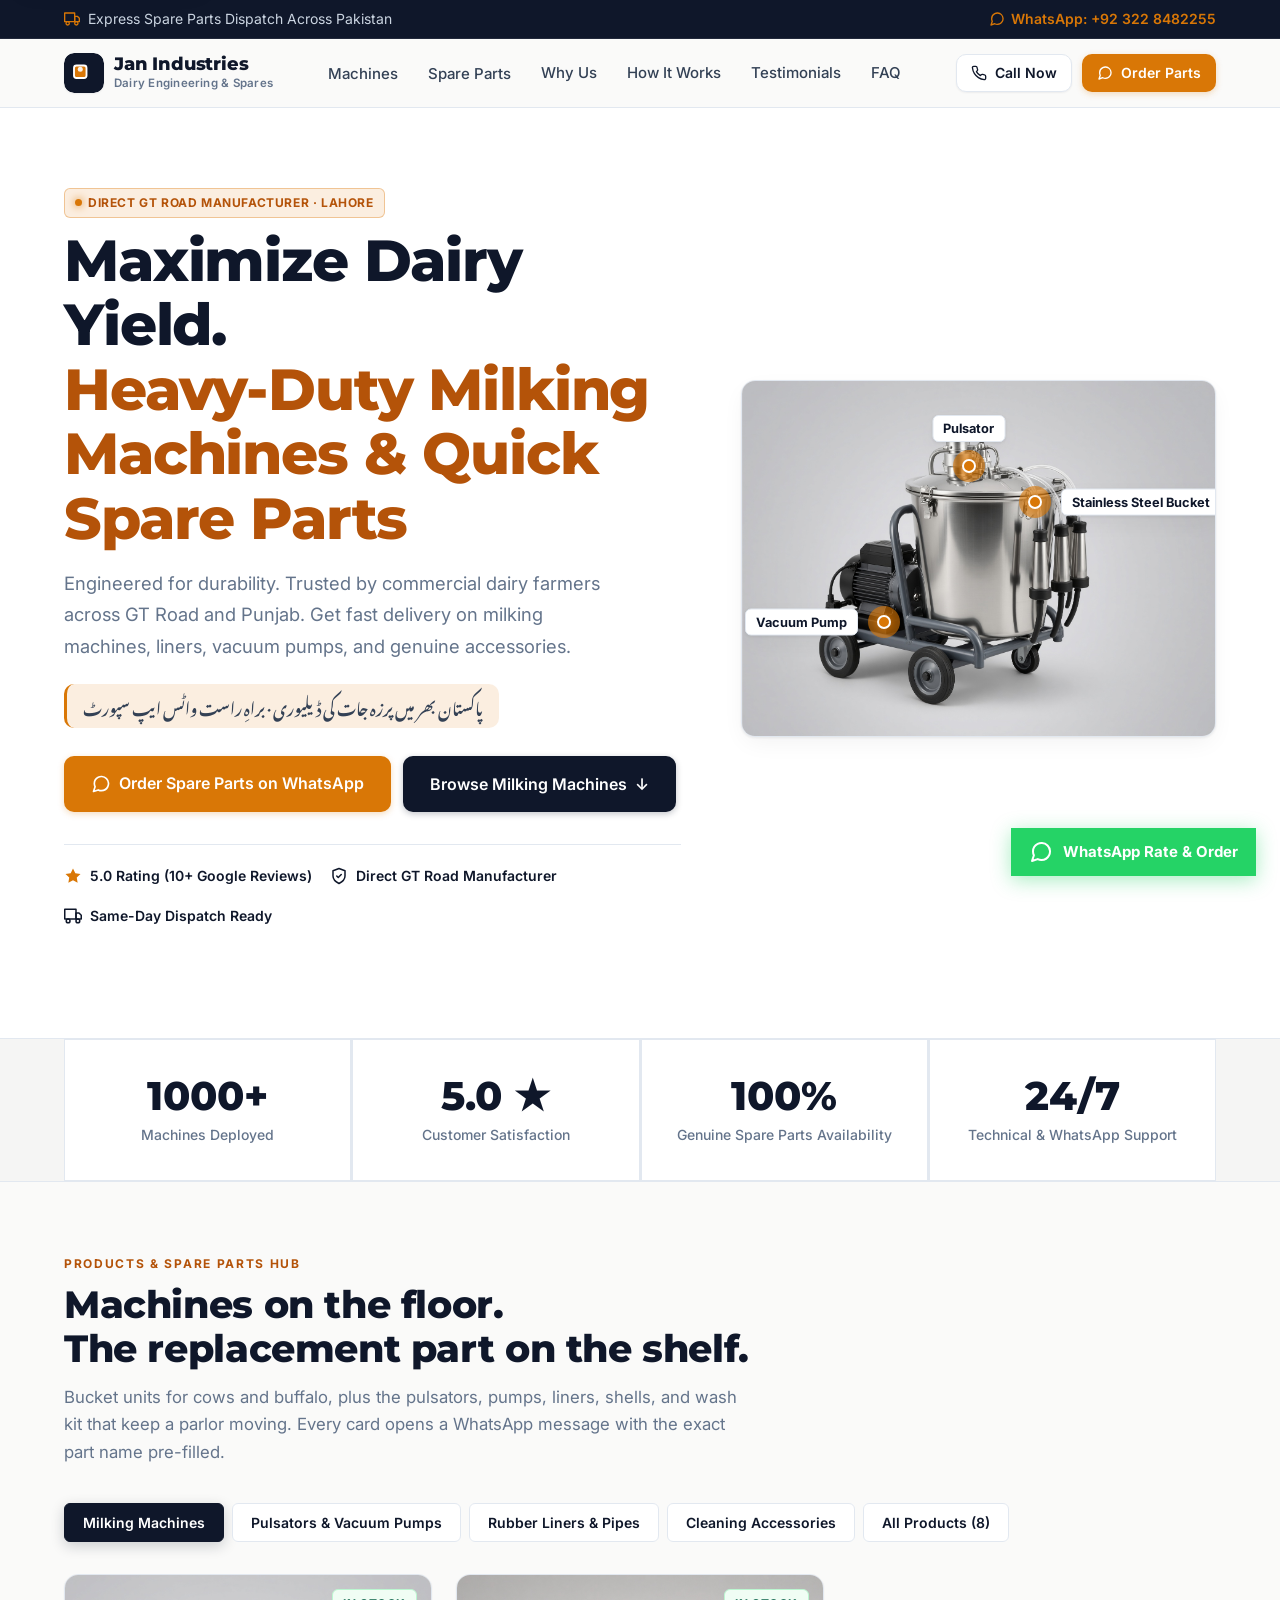
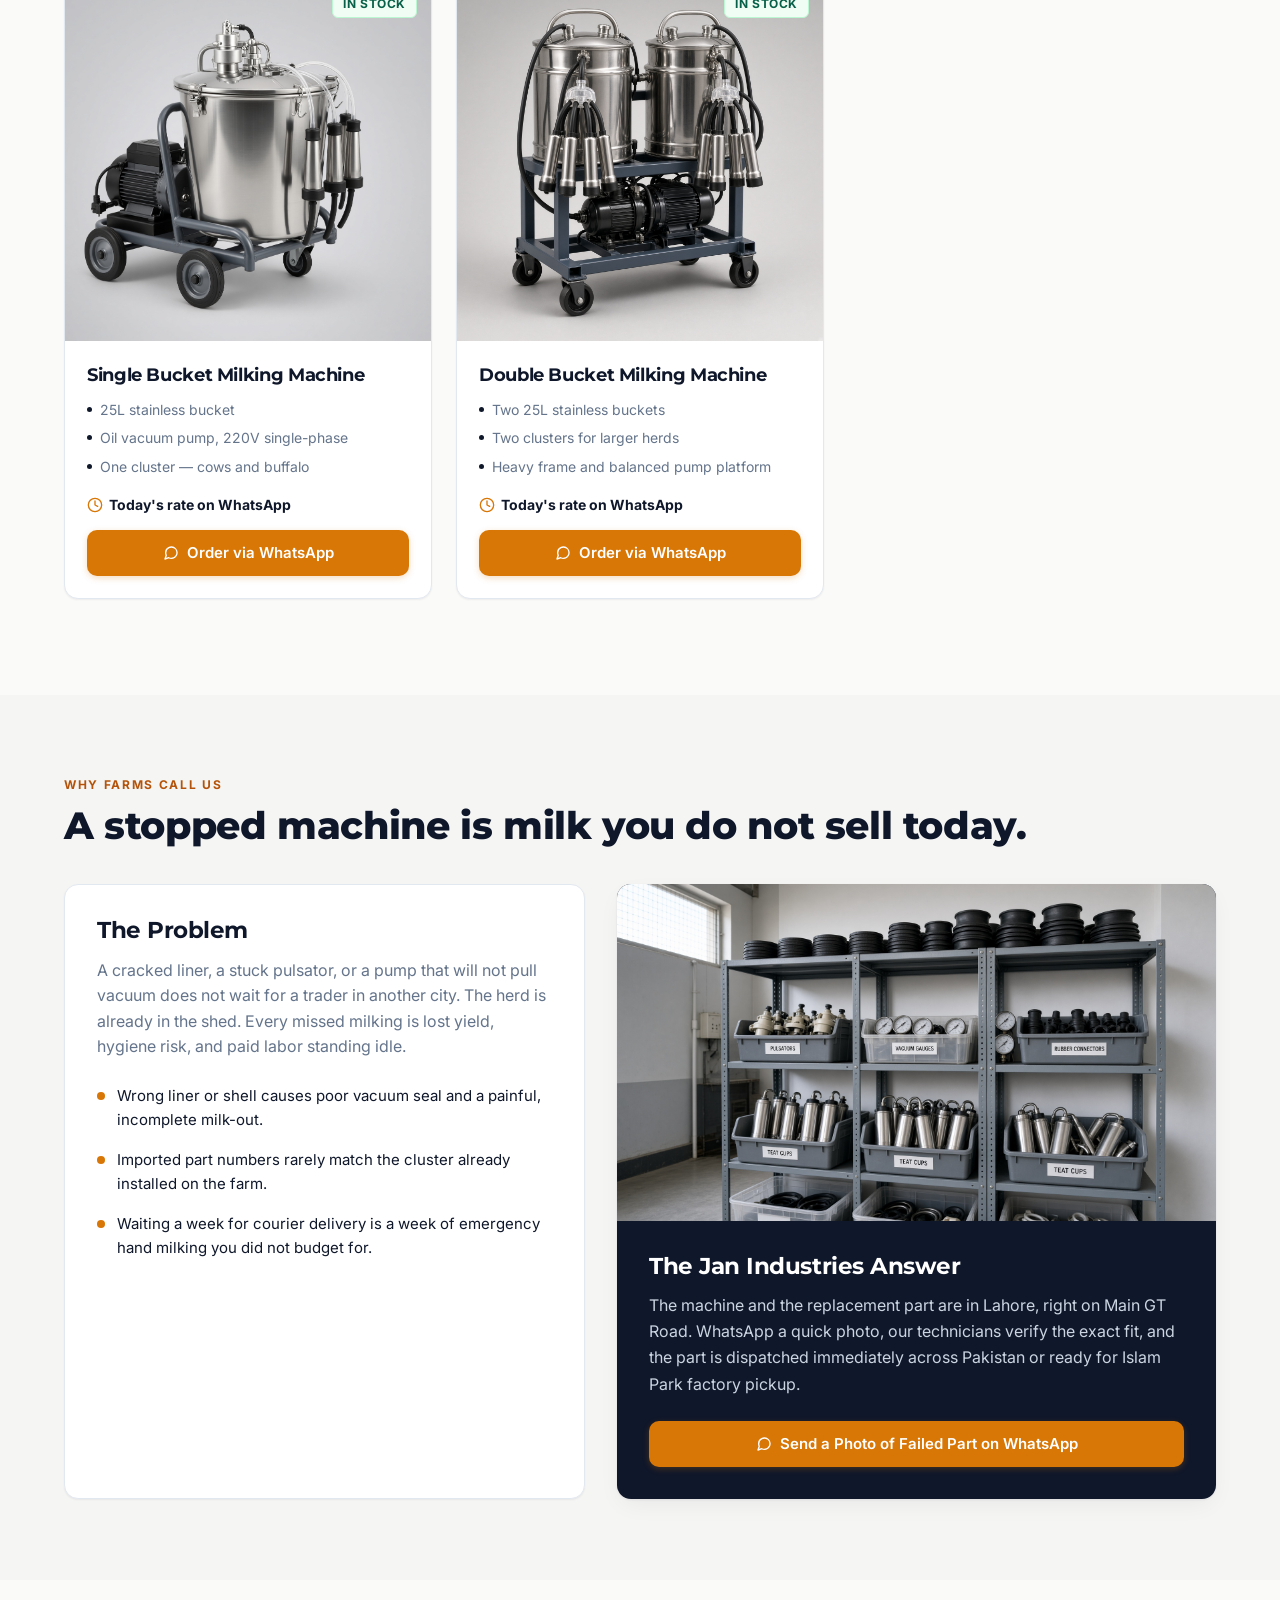
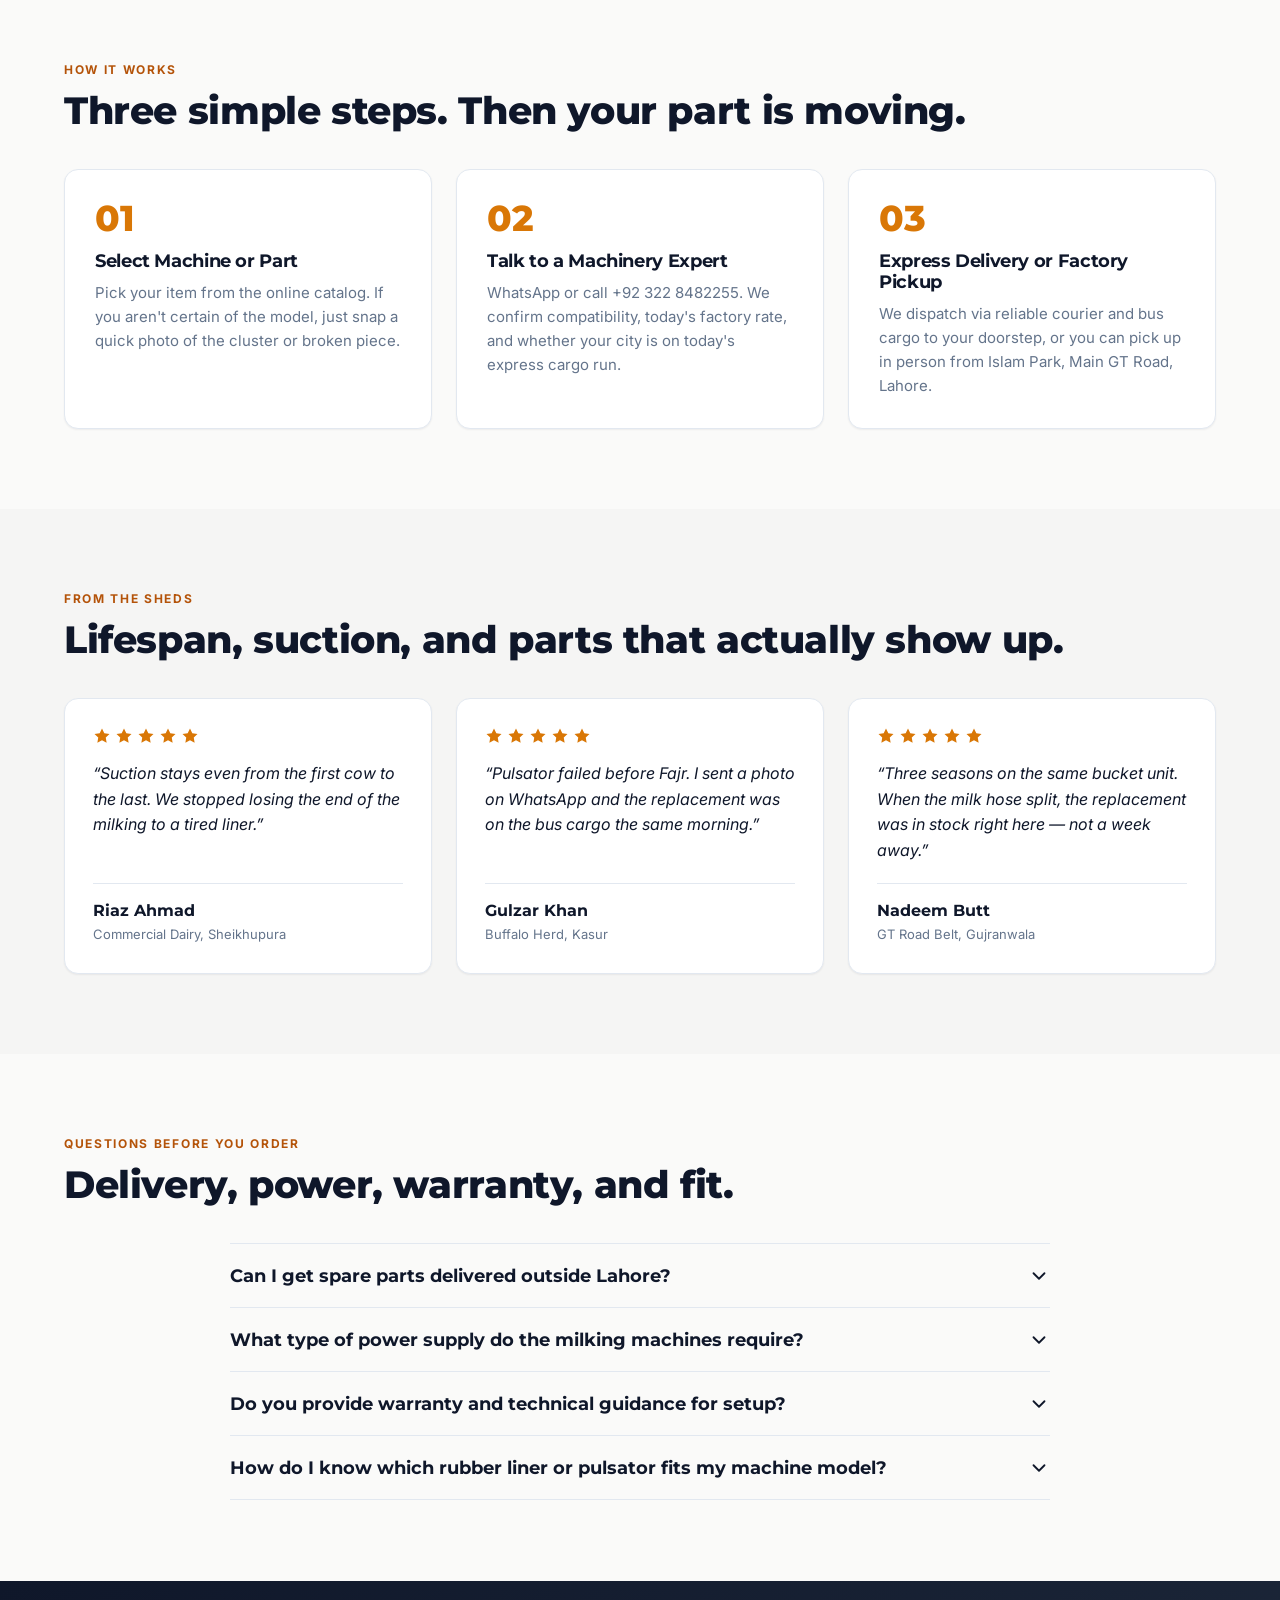
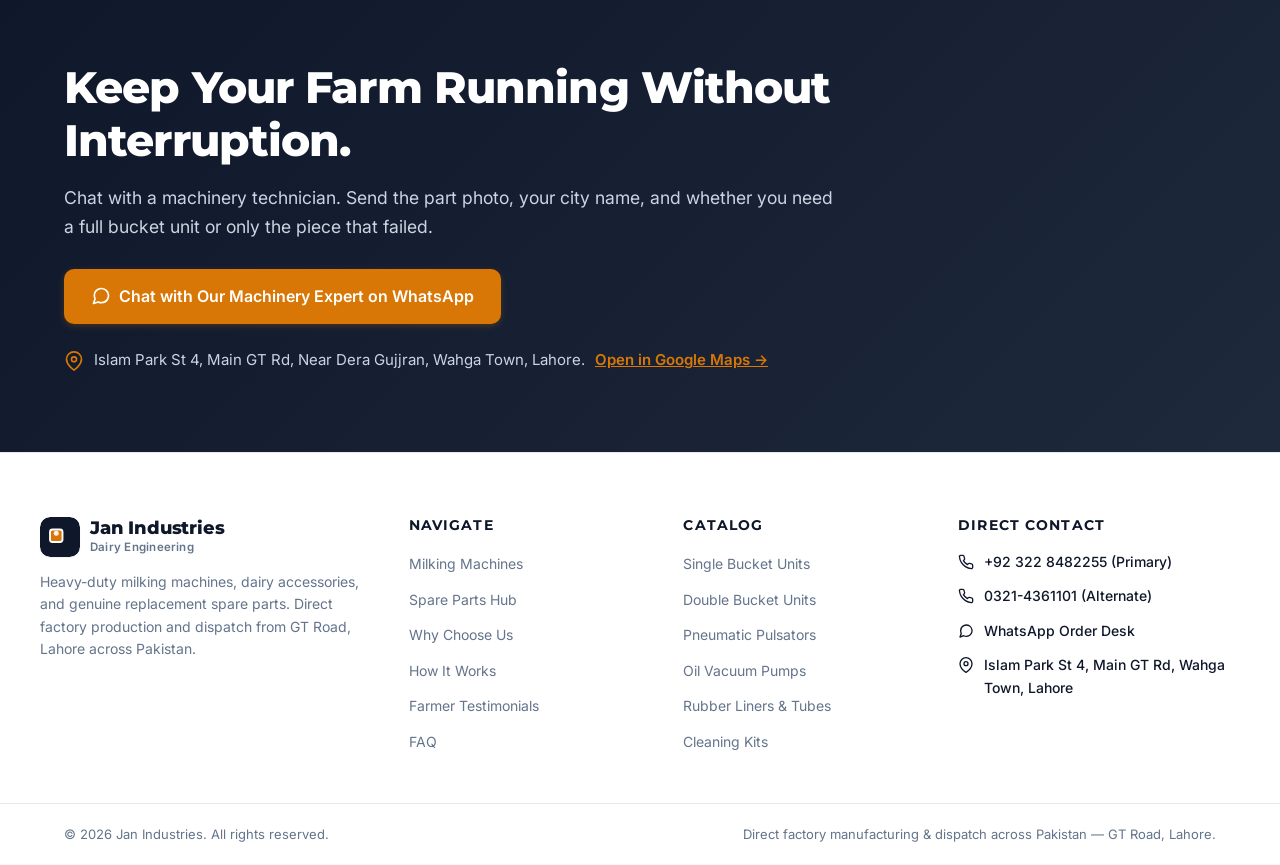
==== commit 2748dbcb: "feat: update header layout, styling, and navigation links in index.html and style.css" ====
--- a/index.html
+++ b/index.html
@@ -6,7 +6,7 @@
   <title>Jan Industries | Milking Machines & Genuine Spare Parts | Lahore, Pakistan</title>
   <meta name="description" content="Jan Industries manufactures heavy-duty milking machines and stocks genuine spare parts on GT Road, Lahore. Order pulsators, vacuum pumps, liners, and bucket units with dispatch across Pakistan.">
   <meta name="author" content="Jan Industries">
-  <meta name="theme-color" content="#1E3A8A">
+  <meta name="theme-color" content="#0f172a">
 
   <!-- Open Graph / Social Media Meta -->
   <meta property="og:type" content="website">
@@ -17,10 +17,10 @@
   <!-- Favicon -->
   <link rel="icon" type="image/svg+xml" href="favicon.svg">
 
-  <!-- Google Fonts: Inter & Montserrat -->
+  <!-- Google Fonts -->
   <link rel="preconnect" href="https://fonts.googleapis.com">
   <link rel="preconnect" href="https://fonts.gstatic.com" crossorigin>
-  <link href="https://fonts.googleapis.com/css2?family=Inter:wght@400;500;600;700&family=Montserrat:wght@600;700;800&family=Noto+Nastaliq+Urdu:wght@500;700&display=swap" rel="stylesheet">
+  <link href="https://fonts.googleapis.com/css2?family=Inter:wght@400;500;600&family=Montserrat:wght@600;700;800&family=Noto+Nastaliq+Urdu:wght@500;700&display=swap" rel="stylesheet">
 
   <!-- Stylesheet -->
   <link rel="stylesheet" href="style.css">
@@ -79,13 +79,13 @@
   <div class="top-bar">
     <div class="container top-bar-inner">
       <div class="top-bar-notice">
-        <svg xmlns="http://www.w3.org/2000/svg" width="18" height="18" viewBox="0 0 24 24" fill="none" stroke="currentColor" stroke-width="2" stroke-linecap="round" stroke-linejoin="round" aria-hidden="true">
+        <svg xmlns="http://www.w3.org/2000/svg" width="16" height="16" viewBox="0 0 24 24" fill="none" stroke="currentColor" stroke-width="2" stroke-linecap="round" stroke-linejoin="round" aria-hidden="true">
           <rect x="1" y="3" width="15" height="13"></rect>
           <polygon points="16 8 20 8 23 11 23 16 16 16 16 8"></polygon>
           <circle cx="5.5" cy="18.5" r="2.5"></circle>
           <circle cx="18.5" cy="18.5" r="2.5"></circle>
         </svg>
-        <span>Express Spare Parts Dispatch Across Pakistan | Direct Call &amp; WhatsApp Support</span>
+        <span>Express Spare Parts Dispatch Across Pakistan</span>
       </div>
       <a href="https://wa.me/923228482255?text=Assalam%20o%20Alaikum%2C%20I%20want%20to%20order%20spare%20parts%20%2F%20a%20milking%20machine%20from%20Jan%20Industries.%20Please%20share%20today%27s%20rate%20and%20delivery%20to%20my%20city." target="_blank" rel="noopener noreferrer" class="top-bar-link">
         <svg xmlns="http://www.w3.org/2000/svg" width="16" height="16" viewBox="0 0 24 24" fill="none" stroke="currentColor" stroke-width="2" stroke-linecap="round" stroke-linejoin="round" aria-hidden="true">
@@ -97,9 +97,8 @@
   </div>
 
   <!-- Main Sticky Header -->
-  <header class="main-header">
+  <header class="main-header" id="mainHeader">
     <div class="container nav-container">
-      <!-- Brand Logo -->
       <a href="#main" class="brand-logo" aria-label="Jan Industries Home">
         <img src="favicon.svg" alt="Jan Industries Emblem" width="40" height="40" class="brand-icon">
         <div class="brand-text">
@@ -108,35 +107,28 @@
         </div>
       </a>
 
-      <!-- Desktop Navigation -->
       <nav class="desktop-nav" aria-label="Primary Navigation">
         <button type="button" class="nav-link" data-nav-category="machines">Machines</button>
-        <button type="button" class="nav-link" data-nav-category="pumps">Spare Parts Hub</button>
+        <button type="button" class="nav-link" data-nav-category="pumps">Spare Parts</button>
         <a href="#why" class="nav-link">Why Us</a>
         <a href="#steps" class="nav-link">How It Works</a>
         <a href="#proof" class="nav-link">Testimonials</a>
         <a href="#faq" class="nav-link">FAQ</a>
       </nav>
 
-      <!-- Action Buttons -->
       <div class="header-actions">
-        <!-- Call Button -->
         <a href="tel:+923228482255" class="btn btn-ghost btn-sm" aria-label="Call +92 322 8482255">
           <svg xmlns="http://www.w3.org/2000/svg" width="16" height="16" viewBox="0 0 24 24" fill="none" stroke="currentColor" stroke-width="2" stroke-linecap="round" stroke-linejoin="round" aria-hidden="true">
             <path d="M22 16.92v3a2 2 0 0 1-2.18 2 19.79 19.79 0 0 1-8.63-3.07 19.5 19.5 0 0 1-6-6 19.79 19.79 0 0 1-3.07-8.67A2 2 0 0 1 4.11 2h3a2 2 0 0 1 2 1.72 12.84 12.84 0 0 0 .7 2.81 2 2 0 0 1-.45 2.11L8.09 9.91a16 16 0 0 0 6 6l1.27-1.27a2 2 0 0 1 2.11-.45 12.84 12.84 0 0 0 2.81.7A2 2 0 0 1 22 16.92z"></path>
           </svg>
           <span>Call Now</span>
         </a>
-
-        <!-- WhatsApp Order Button -->
         <a href="https://wa.me/923228482255?text=Assalam%20o%20Alaikum%2C%20I%20want%20to%20order%20spare%20parts%20%2F%20a%20milking%20machine%20from%20Jan%20Industries.%20Please%20share%20today%27s%20rate%20and%20delivery%20to%20my%20city." target="_blank" rel="noopener noreferrer" class="btn btn-amber btn-sm" aria-label="Order Parts on WhatsApp">
           <svg xmlns="http://www.w3.org/2000/svg" width="16" height="16" viewBox="0 0 24 24" fill="none" stroke="currentColor" stroke-width="2" stroke-linecap="round" stroke-linejoin="round" aria-hidden="true">
             <path d="M21 11.5a8.38 8.38 0 0 1-.9 3.8 8.5 8.5 0 0 1-7.6 4.7 8.38 8.38 0 0 1-3.8-.9L3 21l1.9-5.7a8.38 8.38 0 0 1-.9-3.8 8.5 8.5 0 0 1 4.7-7.6 8.38 8.38 0 0 1 3.8-.9h.5a8.48 8.48 0 0 1 8 8v.5z"></path>
           </svg>
           <span>Order Parts</span>
         </a>
-
-        <!-- Mobile Menu Toggle Button -->
         <button type="button" class="mobile-menu-btn" id="mobileMenuBtn" aria-expanded="false" aria-controls="mobileNavDrawer" aria-label="Toggle navigation menu">
           <svg xmlns="http://www.w3.org/2000/svg" width="22" height="22" viewBox="0 0 24 24" fill="none" stroke="currentColor" stroke-width="2" stroke-linecap="round" stroke-linejoin="round" aria-hidden="true">
             <line x1="4" y1="12" x2="20" y2="12"></line>
@@ -148,46 +140,28 @@
       </div>
     </div>
 
-    <!-- Mobile Navigation Drawer -->
     <div class="mobile-nav-drawer" id="mobileNavDrawer" aria-label="Mobile Navigation">
       <nav class="mobile-nav-links">
-        <button type="button" class="mobile-nav-link" data-nav-category="machines">
-          <span>Milking Machines</span>
-          <span>→</span>
-        </button>
-        <button type="button" class="mobile-nav-link" data-nav-category="pumps">
-          <span>Spare Parts Hub</span>
-          <span>→</span>
-        </button>
-        <a href="#why" class="mobile-nav-link">
-          <span>Why Farms Call Us</span>
-          <span>→</span>
-        </a>
-        <a href="#steps" class="mobile-nav-link">
-          <span>How It Works</span>
-          <span>→</span>
-        </a>
-        <a href="#proof" class="mobile-nav-link">
-          <span>Farmer Testimonials</span>
-          <span>→</span>
-        </a>
-        <a href="#faq" class="mobile-nav-link">
-          <span>Frequently Asked Questions</span>
-          <span>→</span>
-        </a>
+        <button type="button" class="mobile-nav-link" data-nav-category="machines"><span>Milking Machines</span><span>→</span></button>
+        <button type="button" class="mobile-nav-link" data-nav-category="pumps"><span>Spare Parts Hub</span><span>→</span></button>
+        <a href="#why" class="mobile-nav-link"><span>Why Farms Call Us</span><span>→</span></a>
+        <a href="#steps" class="mobile-nav-link"><span>How It Works</span><span>→</span></a>
+        <a href="#proof" class="mobile-nav-link"><span>Farmer Testimonials</span><span>→</span></a>
+        <a href="#faq" class="mobile-nav-link"><span>Frequently Asked Questions</span><span>→</span></a>
       </nav>
     </div>
   </header>
 
   <main id="main">
+
     <!-- Hero Section -->
     <section class="hero-section" aria-labelledby="hero-title">
       <div class="container hero-grid">
-        <!-- Hero Content Column -->
         <div class="hero-content">
           <span class="badge badge-live">Direct GT Road Manufacturer · Lahore</span>
           <h1 id="hero-title" class="hero-title">
-            Maximize Dairy Yield with Heavy-Duty Milking Machines &amp; Quick Spare Parts
+            Maximize Dairy Yield.<br>
+            <span class="hero-title-em">Heavy-Duty Milking Machines &amp; Quick Spare Parts</span>
           </h1>
           <p class="hero-subtitle">
             Engineered for durability. Trusted by commercial dairy farmers across GT Road and Punjab. Get fast delivery on milking machines, liners, vacuum pumps, and genuine accessories.
@@ -196,7 +170,6 @@
             پاکستان بھر میں پرزہ جات کی ڈیلیوری · براہِ راست واٹس ایپ سپورٹ
           </div>
 
-          <!-- Hero CTAs -->
           <div class="hero-cta-group">
             <a href="https://wa.me/923228482255?text=Assalam%20o%20Alaikum%2C%20I%20want%20to%20order%20spare%20parts%20%2F%20a%20milking%20machine%20from%20Jan%20Industries.%20Please%20share%20today%27s%20rate%20and%20delivery%20to%20my%20city." target="_blank" rel="noopener noreferrer" class="btn btn-amber btn-lg">
               <svg xmlns="http://www.w3.org/2000/svg" width="20" height="20" viewBox="0 0 24 24" fill="none" stroke="currentColor" stroke-width="2" stroke-linecap="round" stroke-linejoin="round" aria-hidden="true">
@@ -210,22 +183,21 @@
             </button>
           </div>
 
-          <!-- Trust Badges List -->
           <ul class="hero-trust-list">
-            <li class="trust-item">
+            <li class="trust-item reveal">
               <svg xmlns="http://www.w3.org/2000/svg" width="18" height="18" viewBox="0 0 24 24" fill="currentColor" stroke="none" class="icon-amber" aria-hidden="true">
                 <polygon points="12 2 15.09 8.26 22 9.27 17 14.14 18.18 21.02 12 17.77 5.82 21.02 7 14.14 2 9.27 8.91 8.26 12 2"></polygon>
               </svg>
               <span>5.0 Rating (10+ Google Reviews)</span>
             </li>
-            <li class="trust-item">
+            <li class="trust-item reveal">
               <svg xmlns="http://www.w3.org/2000/svg" width="18" height="18" viewBox="0 0 24 24" fill="none" stroke="currentColor" stroke-width="2" stroke-linecap="round" stroke-linejoin="round" class="icon-navy" aria-hidden="true">
                 <path d="M12 22s8-4 8-10V5l-8-3-8 3v7c0 6 8 10 8 10z"></path>
                 <path d="m9 12 2 2 4-4"></path>
               </svg>
               <span>Direct GT Road Manufacturer</span>
             </li>
-            <li class="trust-item">
+            <li class="trust-item reveal">
               <svg xmlns="http://www.w3.org/2000/svg" width="18" height="18" viewBox="0 0 24 24" fill="none" stroke="currentColor" stroke-width="2" stroke-linecap="round" stroke-linejoin="round" class="icon-navy" aria-hidden="true">
                 <rect x="1" y="3" width="15" height="13"></rect>
                 <polygon points="16 8 20 8 23 11 23 16 16 16 16 8"></polygon>
@@ -237,57 +209,37 @@
           </ul>
         </div>
 
-        <!-- Hero Visual Column with Interactive Hotspots -->
-        <div class="hero-showcase">
+        <div class="hero-showcase reveal">
           <div class="hero-image-wrap">
             <img src="images/single-bucket.jpg" alt="Heavy-duty single bucket milking machine with pulsator, stainless bucket, vacuum pump, and cluster" width="1728" height="1152" loading="eager">
-
-            <!-- Desktop Hotspots Overlay -->
+            <div class="hero-image-glare"></div>
+
             <div class="hotspot-overlay">
-              <!-- Pulsator Hotspot -->
               <button type="button" class="hotspot-btn hotspot-top" style="top: 24%; left: 48%;" data-hotspot-category="pumps" data-hotspot-product="pulsator" aria-label="Inspect Pulsator in catalog">
-                <div class="hotspot-pulse">
-                  <div class="hotspot-dot"></div>
-                </div>
+                <div class="hotspot-pulse"><div class="hotspot-dot"></div></div>
                 <span class="hotspot-label">Pulsator</span>
               </button>
-
-              <!-- Bucket Hotspot -->
               <button type="button" class="hotspot-btn hotspot-right" style="top: 34%; left: 62%;" data-hotspot-category="machines" data-hotspot-product="single-bucket" aria-label="Inspect Stainless Steel Bucket in catalog">
-                <div class="hotspot-pulse">
-                  <div class="hotspot-dot"></div>
-                </div>
+                <div class="hotspot-pulse"><div class="hotspot-dot"></div></div>
                 <span class="hotspot-label">Stainless Steel Bucket</span>
               </button>
-
-              <!-- Vacuum Pump Hotspot -->
               <button type="button" class="hotspot-btn hotspot-left" style="top: 68%; left: 30%;" data-hotspot-category="pumps" data-hotspot-product="vacuum-pump" aria-label="Inspect Vacuum Pump in catalog">
-                <div class="hotspot-pulse">
-                  <div class="hotspot-dot"></div>
-                </div>
+                <div class="hotspot-pulse"><div class="hotspot-dot"></div></div>
                 <span class="hotspot-label">Vacuum Pump</span>
               </button>
             </div>
           </div>
-
-          <!-- Mobile Hotspots Pills -->
-          <div class="mobile-hotspots">
-            <button type="button" class="mobile-hotspot-pill" data-hotspot-category="pumps" data-hotspot-product="pulsator">
-              <span>•</span> Pulsator
-            </button>
-            <button type="button" class="mobile-hotspot-pill" data-hotspot-category="machines" data-hotspot-product="single-bucket">
-              <span>•</span> Stainless Steel Bucket
-            </button>
-            <button type="button" class="mobile-hotspot-pill" data-hotspot-category="pumps" data-hotspot-product="vacuum-pump">
-              <span>•</span> Vacuum Pump
-            </button>
-          </div>
-        </div>
-      </div>
-    </section>
-
-    <!-- Credibility Stats Counter Section -->
-    <section class="stats-section" aria-label="Factory Production Metrics">
+          <div class="mobile-hotspots reveal">
+            <button type="button" class="mobile-hotspot-pill" data-hotspot-category="pumps" data-hotspot-product="pulsator"><span>•</span> Pulsator</button>
+            <button type="button" class="mobile-hotspot-pill" data-hotspot-category="machines" data-hotspot-product="single-bucket"><span>•</span> Stainless Steel Bucket</button>
+            <button type="button" class="mobile-hotspot-pill" data-hotspot-category="pumps" data-hotspot-product="vacuum-pump"><span>•</span> Vacuum Pump</button>
+          </div>
+        </div>
+      </div>
+    </section>
+
+    <!-- Stats Section -->
+    <section class="stats-section reveal" aria-label="Factory Production Metrics">
       <div class="container">
         <dl class="stats-grid">
           <div class="stat-item">
@@ -310,41 +262,24 @@
       </div>
     </section>
 
-    <!-- Product Catalog & Spare Parts Hub -->
-    <section id="products" class="section-products" aria-labelledby="products-title">
+    <!-- Product Catalog -->
+    <section id="products" class="section-products reveal" aria-labelledby="products-title">
       <div class="container">
-        <div class="section-header reveal">
+        <div class="section-header">
           <span class="kicker">Products &amp; Spare Parts Hub</span>
-          <h2 id="products-title" class="section-title">
-            Machines on the floor. The replacement part on the shelf.
-          </h2>
-          <p class="section-desc">
-            Bucket units for cows and buffalo, plus the pulsators, pumps, liners, shells, and wash kit that keep a parlor moving. Every card opens a WhatsApp message with the exact part name pre-filled.
-          </p>
-        </div>
-
-        <!-- Filter Category Tabs -->
+          <h2 id="products-title" class="section-title">Machines on the floor.<br>The replacement part on the shelf.</h2>
+          <p class="section-desc">Bucket units for cows and buffalo, plus the pulsators, pumps, liners, shells, and wash kit that keep a parlor moving. Every card opens a WhatsApp message with the exact part name pre-filled.</p>
+        </div>
+
         <div class="category-tabs reveal" role="tablist" aria-label="Product categories">
-          <button type="button" class="category-tab is-active" data-category="machines" role="tab" aria-selected="true" tabindex="0">
-            Milking Machines
-          </button>
-          <button type="button" class="category-tab" data-category="pumps" role="tab" aria-selected="false" tabindex="-1">
-            Pulsators &amp; Vacuum Pumps
-          </button>
-          <button type="button" class="category-tab" data-category="liners" role="tab" aria-selected="false" tabindex="-1">
-            Rubber Liners &amp; Pipes
-          </button>
-          <button type="button" class="category-tab" data-category="cleaning" role="tab" aria-selected="false" tabindex="-1">
-            Cleaning Accessories
-          </button>
-          <button type="button" class="category-tab" data-category="all" role="tab" aria-selected="false" tabindex="-1">
-            All Products (8)
-          </button>
-        </div>
-
-        <!-- Products Grid (8 Items) -->
+          <button type="button" class="category-tab is-active" data-category="machines" role="tab" aria-selected="true" tabindex="0">Milking Machines</button>
+          <button type="button" class="category-tab" data-category="pumps" role="tab" aria-selected="false" tabindex="-1">Pulsators &amp; Vacuum Pumps</button>
+          <button type="button" class="category-tab" data-category="liners" role="tab" aria-selected="false" tabindex="-1">Rubber Liners &amp; Pipes</button>
+          <button type="button" class="category-tab" data-category="cleaning" role="tab" aria-selected="false" tabindex="-1">Cleaning Accessories</button>
+          <button type="button" class="category-tab" data-category="all" role="tab" aria-selected="false" tabindex="-1">All Products (8)</button>
+        </div>
+
         <div class="products-grid" id="productGrid" role="tabpanel">
-          <!-- 1. Single Bucket Machine -->
           <article class="product-card reveal" id="product-single-bucket" data-category="machines">
             <div class="product-media">
               <img src="images/single-bucket.jpg" alt="Single stainless-steel bucket milking machine with vacuum pump and hanging cluster" width="600" height="600" loading="lazy">
@@ -357,18 +292,11 @@
                 <li class="product-spec-item"><span class="spec-bullet"></span> Oil vacuum pump, 220V single-phase</li>
                 <li class="product-spec-item"><span class="spec-bullet"></span> One cluster — cows and buffalo</li>
               </ul>
-              <div class="product-rate-hint">
-                <svg xmlns="http://www.w3.org/2000/svg" width="16" height="16" viewBox="0 0 24 24" fill="none" stroke="currentColor" stroke-width="2" stroke-linecap="round" stroke-linejoin="round" aria-hidden="true"><circle cx="12" cy="12" r="10"></circle><polyline points="12 6 12 12 16 14"></polyline></svg>
-                Today's rate on WhatsApp
-              </div>
-              <a href="https://wa.me/923228482255?text=Assalam%20o%20Alaikum%2C%20I%20want%20to%20order%3A%20Single%20Bucket%20Milking%20Machine.%20Please%20confirm%20fit%2C%20today%27s%20rate%2C%20and%20delivery." target="_blank" rel="noopener noreferrer" class="btn btn-amber product-cta-btn">
-                <svg xmlns="http://www.w3.org/2000/svg" width="16" height="16" viewBox="0 0 24 24" fill="none" stroke="currentColor" stroke-width="2" stroke-linecap="round" stroke-linejoin="round" aria-hidden="true"><path d="M21 11.5a8.38 8.38 0 0 1-.9 3.8 8.5 8.5 0 0 1-7.6 4.7 8.38 8.38 0 0 1-3.8-.9L3 21l1.9-5.7a8.38 8.38 0 0 1-.9-3.8 8.5 8.5 0 0 1 4.7-7.6 8.38 8.38 0 0 1 3.8-.9h.5a8.48 8.48 0 0 1 8 8v.5z"></path></svg>
-                Order via WhatsApp
-              </a>
-            </div>
-          </article>
-
-          <!-- 2. Double Bucket Machine -->
+              <div class="product-rate-hint"><svg xmlns="http://www.w3.org/2000/svg" width="16" height="16" viewBox="0 0 24 24" fill="none" stroke="currentColor" stroke-width="2" stroke-linecap="round" stroke-linejoin="round" aria-hidden="true"><circle cx="12" cy="12" r="10"></circle><polyline points="12 6 12 12 16 14"></polyline></svg> Today's rate on WhatsApp</div>
+              <a href="https://wa.me/923228482255?text=Assalam%20o%20Alaikum%2C%20I%20want%20to%20order%3A%20Single%20Bucket%20Milking%20Machine.%20Please%20confirm%20fit%2C%20today%27s%20rate%2C%20and%20delivery." target="_blank" rel="noopener noreferrer" class="btn btn-amber product-cta-btn"><svg xmlns="http://www.w3.org/2000/svg" width="16" height="16" viewBox="0 0 24 24" fill="none" stroke="currentColor" stroke-width="2" stroke-linecap="round" stroke-linejoin="round" aria-hidden="true"><path d="M21 11.5a8.38 8.38 0 0 1-.9 3.8 8.5 8.5 0 0 1-7.6 4.7 8.38 8.38 0 0 1-3.8-.9L3 21l1.9-5.7a8.38 8.38 0 0 1-.9-3.8 8.5 8.5 0 0 1 4.7-7.6 8.38 8.38 0 0 1 3.8-.9h.5a8.48 8.48 0 0 1 8 8v.5z"></path></svg> Order via WhatsApp</a>
+            </div>
+          </article>
+
           <article class="product-card reveal" id="product-double-bucket" data-category="machines">
             <div class="product-media">
               <img src="images/double-bucket.jpg" alt="Double bucket milking machine with two stainless buckets and two clusters" width="600" height="600" loading="lazy">
@@ -381,18 +309,11 @@
                 <li class="product-spec-item"><span class="spec-bullet"></span> Two clusters for larger herds</li>
                 <li class="product-spec-item"><span class="spec-bullet"></span> Heavy frame and balanced pump platform</li>
               </ul>
-              <div class="product-rate-hint">
-                <svg xmlns="http://www.w3.org/2000/svg" width="16" height="16" viewBox="0 0 24 24" fill="none" stroke="currentColor" stroke-width="2" stroke-linecap="round" stroke-linejoin="round" aria-hidden="true"><circle cx="12" cy="12" r="10"></circle><polyline points="12 6 12 12 16 14"></polyline></svg>
-                Today's rate on WhatsApp
-              </div>
-              <a href="https://wa.me/923228482255?text=Assalam%20o%20Alaikum%2C%20I%20want%20to%20order%3A%20Double%20Bucket%20Milking%20Machine.%20Please%20confirm%20fit%2C%20today%27s%20rate%2C%20and%20delivery." target="_blank" rel="noopener noreferrer" class="btn btn-amber product-cta-btn">
-                <svg xmlns="http://www.w3.org/2000/svg" width="16" height="16" viewBox="0 0 24 24" fill="none" stroke="currentColor" stroke-width="2" stroke-linecap="round" stroke-linejoin="round" aria-hidden="true"><path d="M21 11.5a8.38 8.38 0 0 1-.9 3.8 8.5 8.5 0 0 1-7.6 4.7 8.38 8.38 0 0 1-3.8-.9L3 21l1.9-5.7a8.38 8.38 0 0 1-.9-3.8 8.5 8.5 0 0 1 4.7-7.6 8.38 8.38 0 0 1 3.8-.9h.5a8.48 8.48 0 0 1 8 8v.5z"></path></svg>
-                Order via WhatsApp
-              </a>
-            </div>
-          </article>
-
-          <!-- 3. Pneumatic Pulsator -->
+              <div class="product-rate-hint"><svg xmlns="http://www.w3.org/2000/svg" width="16" height="16" viewBox="0 0 24 24" fill="none" stroke="currentColor" stroke-width="2" stroke-linecap="round" stroke-linejoin="round" aria-hidden="true"><circle cx="12" cy="12" r="10"></circle><polyline points="12 6 12 12 16 14"></polyline></svg> Today's rate on WhatsApp</div>
+              <a href="https://wa.me/923228482255?text=Assalam%20o%20Alaikum%2C%20I%20want%20to%20order%3A%20Double%20Bucket%20Milking%20Machine.%20Please%20confirm%20fit%2C%20today%27s%20rate%2C%20and%20delivery." target="_blank" rel="noopener noreferrer" class="btn btn-amber product-cta-btn"><svg xmlns="http://www.w3.org/2000/svg" width="16" height="16" viewBox="0 0 24 24" fill="none" stroke="currentColor" stroke-width="2" stroke-linecap="round" stroke-linejoin="round" aria-hidden="true"><path d="M21 11.5a8.38 8.38 0 0 1-.9 3.8 8.5 8.5 0 0 1-7.6 4.7 8.38 8.38 0 0 1-3.8-.9L3 21l1.9-5.7a8.38 8.38 0 0 1-.9-3.8 8.5 8.5 0 0 1 4.7-7.6 8.38 8.38 0 0 1 3.8-.9h.5a8.48 8.48 0 0 1 8 8v.5z"></path></svg> Order via WhatsApp</a>
+            </div>
+          </article>
+
           <article class="product-card reveal" id="product-pulsator" data-category="pumps" style="display: none;">
             <div class="product-media">
               <img src="images/pulsator.jpg" alt="Pneumatic milking pulsator spare part on a studio background" width="600" height="600" loading="lazy">
@@ -405,18 +326,11 @@
                 <li class="product-spec-item"><span class="spec-bullet"></span> Steady, calibrated milk-out ratio</li>
                 <li class="product-spec-item"><span class="spec-bullet"></span> Photo-match on WhatsApp before dispatch</li>
               </ul>
-              <div class="product-rate-hint">
-                <svg xmlns="http://www.w3.org/2000/svg" width="16" height="16" viewBox="0 0 24 24" fill="none" stroke="currentColor" stroke-width="2" stroke-linecap="round" stroke-linejoin="round" aria-hidden="true"><circle cx="12" cy="12" r="10"></circle><polyline points="12 6 12 12 16 14"></polyline></svg>
-                Today's rate on WhatsApp
-              </div>
-              <a href="https://wa.me/923228482255?text=Assalam%20o%20Alaikum%2C%20I%20want%20to%20order%3A%20Pneumatic%20Pulsator.%20Please%20confirm%20fit%2C%20today%27s%20rate%2C%20and%20delivery." target="_blank" rel="noopener noreferrer" class="btn btn-amber product-cta-btn">
-                <svg xmlns="http://www.w3.org/2000/svg" width="16" height="16" viewBox="0 0 24 24" fill="none" stroke="currentColor" stroke-width="2" stroke-linecap="round" stroke-linejoin="round" aria-hidden="true"><path d="M21 11.5a8.38 8.38 0 0 1-.9 3.8 8.5 8.5 0 0 1-7.6 4.7 8.38 8.38 0 0 1-3.8-.9L3 21l1.9-5.7a8.38 8.38 0 0 1-.9-3.8 8.5 8.5 0 0 1 4.7-7.6 8.38 8.38 0 0 1 3.8-.9h.5a8.48 8.48 0 0 1 8 8v.5z"></path></svg>
-                Order via WhatsApp
-              </a>
-            </div>
-          </article>
-
-          <!-- 4. Oil Vacuum Pump -->
+              <div class="product-rate-hint"><svg xmlns="http://www.w3.org/2000/svg" width="16" height="16" viewBox="0 0 24 24" fill="none" stroke="currentColor" stroke-width="2" stroke-linecap="round" stroke-linejoin="round" aria-hidden="true"><circle cx="12" cy="12" r="10"></circle><polyline points="12 6 12 12 16 14"></polyline></svg> Today's rate on WhatsApp</div>
+              <a href="https://wa.me/923228482255?text=Assalam%20o%20Alaikum%2C%20I%20want%20to%20order%3A%20Pneumatic%20Pulsator.%20Please%20confirm%20fit%2C%20today%27s%20rate%2C%20and%20delivery." target="_blank" rel="noopener noreferrer" class="btn btn-amber product-cta-btn"><svg xmlns="http://www.w3.org/2000/svg" width="16" height="16" viewBox="0 0 24 24" fill="none" stroke="currentColor" stroke-width="2" stroke-linecap="round" stroke-linejoin="round" aria-hidden="true"><path d="M21 11.5a8.38 8.38 0 0 1-.9 3.8 8.5 8.5 0 0 1-7.6 4.7 8.38 8.38 0 0 1-3.8-.9L3 21l1.9-5.7a8.38 8.38 0 0 1-.9-3.8 8.5 8.5 0 0 1 4.7-7.6 8.38 8.38 0 0 1 3.8-.9h.5a8.48 8.48 0 0 1 8 8v.5z"></path></svg> Order via WhatsApp</a>
+            </div>
+          </article>
+
           <article class="product-card reveal" id="product-vacuum-pump" data-category="pumps" style="display: none;">
             <div class="product-media">
               <img src="images/vacuum-pump.jpg" alt="Oil-lubricated electric vacuum pump for a milking machine" width="600" height="600" loading="lazy">
@@ -429,18 +343,11 @@
                 <li class="product-spec-item"><span class="spec-bullet"></span> Single-phase 220V, 50Hz farm power</li>
                 <li class="product-spec-item"><span class="spec-bullet"></span> Fits single &amp; double bucket units</li>
               </ul>
-              <div class="product-rate-hint">
-                <svg xmlns="http://www.w3.org/2000/svg" width="16" height="16" viewBox="0 0 24 24" fill="none" stroke="currentColor" stroke-width="2" stroke-linecap="round" stroke-linejoin="round" aria-hidden="true"><circle cx="12" cy="12" r="10"></circle><polyline points="12 6 12 12 16 14"></polyline></svg>
-                Today's rate on WhatsApp
-              </div>
-              <a href="https://wa.me/923228482255?text=Assalam%20o%20Alaikum%2C%20I%20want%20to%20order%3A%20Oil%20Vacuum%20Pump.%20Please%20confirm%20fit%2C%20today%27s%20rate%2C%20and%20delivery." target="_blank" rel="noopener noreferrer" class="btn btn-amber product-cta-btn">
-                <svg xmlns="http://www.w3.org/2000/svg" width="16" height="16" viewBox="0 0 24 24" fill="none" stroke="currentColor" stroke-width="2" stroke-linecap="round" stroke-linejoin="round" aria-hidden="true"><path d="M21 11.5a8.38 8.38 0 0 1-.9 3.8 8.5 8.5 0 0 1-7.6 4.7 8.38 8.38 0 0 1-3.8-.9L3 21l1.9-5.7a8.38 8.38 0 0 1-.9-3.8 8.5 8.5 0 0 1 4.7-7.6 8.38 8.38 0 0 1 3.8-.9h.5a8.48 8.48 0 0 1 8 8v.5z"></path></svg>
-                Order via WhatsApp
-              </a>
-            </div>
-          </article>
-
-          <!-- 5. Rubber Liners (Set of 4) -->
+              <div class="product-rate-hint"><svg xmlns="http://www.w3.org/2000/svg" width="16" height="16" viewBox="0 0 24 24" fill="none" stroke="currentColor" stroke-width="2" stroke-linecap="round" stroke-linejoin="round" aria-hidden="true"><circle cx="12" cy="12" r="10"></circle><polyline points="12 6 12 12 16 14"></polyline></svg> Today's rate on WhatsApp</div>
+              <a href="https://wa.me/923228482255?text=Assalam%20o%20Alaikum%2C%20I%20want%20to%20order%3A%20Oil%20Vacuum%20Pump.%20Please%20confirm%20fit%2C%20today%27s%20rate%2C%20and%20delivery." target="_blank" rel="noopener noreferrer" class="btn btn-amber product-cta-btn"><svg xmlns="http://www.w3.org/2000/svg" width="16" height="16" viewBox="0 0 24 24" fill="none" stroke="currentColor" stroke-width="2" stroke-linecap="round" stroke-linejoin="round" aria-hidden="true"><path d="M21 11.5a8.38 8.38 0 0 1-.9 3.8 8.5 8.5 0 0 1-7.6 4.7 8.38 8.38 0 0 1-3.8-.9L3 21l1.9-5.7a8.38 8.38 0 0 1-.9-3.8 8.5 8.5 0 0 1 4.7-7.6 8.38 8.38 0 0 1 3.8-.9h.5a8.48 8.48 0 0 1 8 8v.5z"></path></svg> Order via WhatsApp</a>
+            </div>
+          </article>
+
           <article class="product-card reveal" id="product-liners" data-category="liners" style="display: none;">
             <div class="product-media">
               <img src="images/liners.jpg" alt="Four black food-grade rubber milking liners" width="600" height="600" loading="lazy">
@@ -453,18 +360,11 @@
                 <li class="product-spec-item"><span class="spec-bullet"></span> Restores teat suction and air seal</li>
                 <li class="product-spec-item"><span class="spec-bullet"></span> Replace every season before cracks appear</li>
               </ul>
-              <div class="product-rate-hint">
-                <svg xmlns="http://www.w3.org/2000/svg" width="16" height="16" viewBox="0 0 24 24" fill="none" stroke="currentColor" stroke-width="2" stroke-linecap="round" stroke-linejoin="round" aria-hidden="true"><circle cx="12" cy="12" r="10"></circle><polyline points="12 6 12 12 16 14"></polyline></svg>
-                Today's rate on WhatsApp
-              </div>
-              <a href="https://wa.me/923228482255?text=Assalam%20o%20Alaikum%2C%20I%20want%20to%20order%3A%20Rubber%20Liners%20%E2%80%94%20Set%20of%204.%20Please%20confirm%20fit%2C%20today%27s%20rate%2C%20and%20delivery." target="_blank" rel="noopener noreferrer" class="btn btn-amber product-cta-btn">
-                <svg xmlns="http://www.w3.org/2000/svg" width="16" height="16" viewBox="0 0 24 24" fill="none" stroke="currentColor" stroke-width="2" stroke-linecap="round" stroke-linejoin="round" aria-hidden="true"><path d="M21 11.5a8.38 8.38 0 0 1-.9 3.8 8.5 8.5 0 0 1-7.6 4.7 8.38 8.38 0 0 1-3.8-.9L3 21l1.9-5.7a8.38 8.38 0 0 1-.9-3.8 8.5 8.5 0 0 1 4.7-7.6 8.38 8.38 0 0 1 3.8-.9h.5a8.48 8.48 0 0 1 8 8v.5z"></path></svg>
-                Order via WhatsApp
-              </a>
-            </div>
-          </article>
-
-          <!-- 6. Milk Hose & Pulsation Tube -->
+              <div class="product-rate-hint"><svg xmlns="http://www.w3.org/2000/svg" width="16" height="16" viewBox="0 0 24 24" fill="none" stroke="currentColor" stroke-width="2" stroke-linecap="round" stroke-linejoin="round" aria-hidden="true"><circle cx="12" cy="12" r="10"></circle><polyline points="12 6 12 12 16 14"></polyline></svg> Today's rate on WhatsApp</div>
+              <a href="https://wa.me/923228482255?text=Assalam%20o%20Alaikum%2C%20I%20want%20to%20order%3A%20Rubber%20Liners%20%E2%80%94%20Set%20of%204.%20Please%20confirm%20fit%2C%20today%27s%20rate%2C%20and%20delivery." target="_blank" rel="noopener noreferrer" class="btn btn-amber product-cta-btn"><svg xmlns="http://www.w3.org/2000/svg" width="16" height="16" viewBox="0 0 24 24" fill="none" stroke="currentColor" stroke-width="2" stroke-linecap="round" stroke-linejoin="round" aria-hidden="true"><path d="M21 11.5a8.38 8.38 0 0 1-.9 3.8 8.5 8.5 0 0 1-7.6 4.7 8.38 8.38 0 0 1-3.8-.9L3 21l1.9-5.7a8.38 8.38 0 0 1-.9-3.8 8.5 8.5 0 0 1 4.7-7.6 8.38 8.38 0 0 1 3.8-.9h.5a8.48 8.48 0 0 1 8 8v.5z"></path></svg> Order via WhatsApp</a>
+            </div>
+          </article>
+
           <article class="product-card reveal" id="product-hoses" data-category="liners" style="display: none;">
             <div class="product-media">
               <img src="images/hoses.jpg" alt="Food-grade milk hose and black twin pulsation tube" width="600" height="600" loading="lazy">
@@ -477,18 +377,11 @@
                 <li class="product-spec-item"><span class="spec-bullet"></span> Maintains steady vacuum at the cluster</li>
                 <li class="product-spec-item"><span class="spec-bullet"></span> Custom cut length for bucket machines</li>
               </ul>
-              <div class="product-rate-hint">
-                <svg xmlns="http://www.w3.org/2000/svg" width="16" height="16" viewBox="0 0 24 24" fill="none" stroke="currentColor" stroke-width="2" stroke-linecap="round" stroke-linejoin="round" aria-hidden="true"><circle cx="12" cy="12" r="10"></circle><polyline points="12 6 12 12 16 14"></polyline></svg>
-                Today's rate on WhatsApp
-              </div>
-              <a href="https://wa.me/923228482255?text=Assalam%20o%20Alaikum%2C%20I%20want%20to%20order%3A%20Milk%20Hose%20%26%20Pulsation%20Tube.%20Please%20confirm%20fit%2C%20today%27s%20rate%2C%20and%20delivery." target="_blank" rel="noopener noreferrer" class="btn btn-amber product-cta-btn">
-                <svg xmlns="http://www.w3.org/2000/svg" width="16" height="16" viewBox="0 0 24 24" fill="none" stroke="currentColor" stroke-width="2" stroke-linecap="round" stroke-linejoin="round" aria-hidden="true"><path d="M21 11.5a8.38 8.38 0 0 1-.9 3.8 8.5 8.5 0 0 1-7.6 4.7 8.38 8.38 0 0 1-3.8-.9L3 21l1.9-5.7a8.38 8.38 0 0 1-.9-3.8 8.5 8.5 0 0 1 4.7-7.6 8.38 8.38 0 0 1 3.8-.9h.5a8.48 8.48 0 0 1 8 8v.5z"></path></svg>
-                Order via WhatsApp
-              </a>
-            </div>
-          </article>
-
-          <!-- 7. Stainless Teat Cup Shells -->
+              <div class="product-rate-hint"><svg xmlns="http://www.w3.org/2000/svg" width="16" height="16" viewBox="0 0 24 24" fill="none" stroke="currentColor" stroke-width="2" stroke-linecap="round" stroke-linejoin="round" aria-hidden="true"><circle cx="12" cy="12" r="10"></circle><polyline points="12 6 12 12 16 14"></polyline></svg> Today's rate on WhatsApp</div>
+              <a href="https://wa.me/923228482255?text=Assalam%20o%20Alaikum%2C%20I%20want%20to%20order%3A%20Milk%20Hose%20%26%20Pulsation%20Tube.%20Please%20confirm%20fit%2C%20today%27s%20rate%2C%20and%20delivery." target="_blank" rel="noopener noreferrer" class="btn btn-amber product-cta-btn"><svg xmlns="http://www.w3.org/2000/svg" width="16" height="16" viewBox="0 0 24 24" fill="none" stroke="currentColor" stroke-width="2" stroke-linecap="round" stroke-linejoin="round" aria-hidden="true"><path d="M21 11.5a8.38 8.38 0 0 1-.9 3.8 8.5 8.5 0 0 1-7.6 4.7 8.38 8.38 0 0 1-3.8-.9L3 21l1.9-5.7a8.38 8.38 0 0 1-.9-3.8 8.5 8.5 0 0 1 4.7-7.6 8.38 8.38 0 0 1 3.8-.9h.5a8.48 8.48 0 0 1 8 8v.5z"></path></svg> Order via WhatsApp</a>
+            </div>
+          </article>
+
           <article class="product-card reveal" id="product-shells" data-category="liners" style="display: none;">
             <div class="product-media">
               <img src="images/teat-cups.jpg" alt="Four polished stainless steel teat cup shells" width="600" height="600" loading="lazy">
@@ -501,18 +394,11 @@
                 <li class="product-spec-item"><span class="spec-bullet"></span> Holds the liner square and secure</li>
                 <li class="product-spec-item"><span class="spec-bullet"></span> Calibrated weight for clean milk extraction</li>
               </ul>
-              <div class="product-rate-hint">
-                <svg xmlns="http://www.w3.org/2000/svg" width="16" height="16" viewBox="0 0 24 24" fill="none" stroke="currentColor" stroke-width="2" stroke-linecap="round" stroke-linejoin="round" aria-hidden="true"><circle cx="12" cy="12" r="10"></circle><polyline points="12 6 12 12 16 14"></polyline></svg>
-                Today's rate on WhatsApp
-              </div>
-              <a href="https://wa.me/923228482255?text=Assalam%20o%20Alaikum%2C%20I%20want%20to%20order%3A%20Stainless%20Teat%20Cup%20Shells.%20Please%20confirm%20fit%2C%20today%27s%20rate%2C%20and%20delivery." target="_blank" rel="noopener noreferrer" class="btn btn-amber product-cta-btn">
-                <svg xmlns="http://www.w3.org/2000/svg" width="16" height="16" viewBox="0 0 24 24" fill="none" stroke="currentColor" stroke-width="2" stroke-linecap="round" stroke-linejoin="round" aria-hidden="true"><path d="M21 11.5a8.38 8.38 0 0 1-.9 3.8 8.5 8.5 0 0 1-7.6 4.7 8.38 8.38 0 0 1-3.8-.9L3 21l1.9-5.7a8.38 8.38 0 0 1-.9-3.8 8.5 8.5 0 0 1 4.7-7.6 8.38 8.38 0 0 1 3.8-.9h.5a8.48 8.48 0 0 1 8 8v.5z"></path></svg>
-                Order via WhatsApp
-              </a>
-            </div>
-          </article>
-
-          <!-- 8. Cluster & Bucket Cleaning Kit -->
+              <div class="product-rate-hint"><svg xmlns="http://www.w3.org/2000/svg" width="16" height="16" viewBox="0 0 24 24" fill="none" stroke="currentColor" stroke-width="2" stroke-linecap="round" stroke-linejoin="round" aria-hidden="true"><circle cx="12" cy="12" r="10"></circle><polyline points="12 6 12 12 16 14"></polyline></svg> Today's rate on WhatsApp</div>
+              <a href="https://wa.me/923228482255?text=Assalam%20o%20Alaikum%2C%20I%20want%20to%20order%3A%20Stainless%20Teat%20Cup%20Shells.%20Please%20confirm%20fit%2C%20today%27s%20rate%2C%20and%20delivery." target="_blank" rel="noopener noreferrer" class="btn btn-amber product-cta-btn"><svg xmlns="http://www.w3.org/2000/svg" width="16" height="16" viewBox="0 0 24 24" fill="none" stroke="currentColor" stroke-width="2" stroke-linecap="round" stroke-linejoin="round" aria-hidden="true"><path d="M21 11.5a8.38 8.38 0 0 1-.9 3.8 8.5 8.5 0 0 1-7.6 4.7 8.38 8.38 0 0 1-3.8-.9L3 21l1.9-5.7a8.38 8.38 0 0 1-.9-3.8 8.5 8.5 0 0 1 4.7-7.6 8.38 8.38 0 0 1 3.8-.9h.5a8.48 8.48 0 0 1 8 8v.5z"></path></svg> Order via WhatsApp</a>
+            </div>
+          </article>
+
           <article class="product-card reveal" id="product-cleaning" data-category="cleaning" style="display: none;">
             <div class="product-media">
               <img src="images/cleaning.jpg" alt="Milking cluster brush, bucket brush, and stainless teat dip cup" width="600" height="600" loading="lazy">
@@ -525,124 +411,82 @@
                 <li class="product-spec-item"><span class="spec-bullet"></span> Stainless teat dip cup</li>
                 <li class="product-spec-item"><span class="spec-bullet"></span> Acid, alkaline, and dip chemicals stocked</li>
               </ul>
-              <div class="product-rate-hint">
-                <svg xmlns="http://www.w3.org/2000/svg" width="16" height="16" viewBox="0 0 24 24" fill="none" stroke="currentColor" stroke-width="2" stroke-linecap="round" stroke-linejoin="round" aria-hidden="true"><circle cx="12" cy="12" r="10"></circle><polyline points="12 6 12 12 16 14"></polyline></svg>
-                Today's rate on WhatsApp
-              </div>
-              <a href="https://wa.me/923228482255?text=Assalam%20o%20Alaikum%2C%20I%20want%20to%20order%3A%20Cluster%20%26%20Bucket%20Cleaning%20Kit.%20Please%20confirm%20fit%2C%20today%27s%20rate%2C%20and%20delivery." target="_blank" rel="noopener noreferrer" class="btn btn-amber product-cta-btn">
-                <svg xmlns="http://www.w3.org/2000/svg" width="16" height="16" viewBox="0 0 24 24" fill="none" stroke="currentColor" stroke-width="2" stroke-linecap="round" stroke-linejoin="round" aria-hidden="true"><path d="M21 11.5a8.38 8.38 0 0 1-.9 3.8 8.5 8.5 0 0 1-7.6 4.7 8.38 8.38 0 0 1-3.8-.9L3 21l1.9-5.7a8.38 8.38 0 0 1-.9-3.8 8.5 8.5 0 0 1 4.7-7.6 8.38 8.38 0 0 1 3.8-.9h.5a8.48 8.48 0 0 1 8 8v.5z"></path></svg>
-                Order via WhatsApp
-              </a>
-            </div>
-          </article>
-        </div>
-      </div>
-    </section>
-
-    <!-- Why Farms Call Us Section -->
-    <section id="why" class="section-why" aria-labelledby="why-title">
+              <div class="product-rate-hint"><svg xmlns="http://www.w3.org/2000/svg" width="16" height="16" viewBox="0 0 24 24" fill="none" stroke="currentColor" stroke-width="2" stroke-linecap="round" stroke-linejoin="round" aria-hidden="true"><circle cx="12" cy="12" r="10"></circle><polyline points="12 6 12 12 16 14"></polyline></svg> Today's rate on WhatsApp</div>
+              <a href="https://wa.me/923228482255?text=Assalam%20o%20Alaikum%2C%20I%20want%20to%20order%3A%20Cluster%20%26%20Bucket%20Cleaning%20Kit.%20Please%20confirm%20fit%2C%20today%27s%20rate%2C%20and%20delivery." target="_blank" rel="noopener noreferrer" class="btn btn-amber product-cta-btn"><svg xmlns="http://www.w3.org/2000/svg" width="16" height="16" viewBox="0 0 24 24" fill="none" stroke="currentColor" stroke-width="2" stroke-linecap="round" stroke-linejoin="round" aria-hidden="true"><path d="M21 11.5a8.38 8.38 0 0 1-.9 3.8 8.5 8.5 0 0 1-7.6 4.7 8.38 8.38 0 0 1-3.8-.9L3 21l1.9-5.7a8.38 8.38 0 0 1-.9-3.8 8.5 8.5 0 0 1 4.7-7.6 8.38 8.38 0 0 1 3.8-.9h.5a8.48 8.48 0 0 1 8 8v.5z"></path></svg> Order via WhatsApp</a>
+            </div>
+          </article>
+        </div>
+      </div>
+    </section>
+
+    <!-- Why Farms Call Us -->
+    <section id="why" class="section-why reveal" aria-labelledby="why-title">
       <div class="container">
-        <div class="section-header reveal">
+        <div class="section-header">
           <span class="kicker">Why Farms Call Us</span>
-          <h2 id="why-title" class="section-title">
-            A stopped machine is milk you do not sell today.
-          </h2>
+          <h2 id="why-title" class="section-title">A stopped machine is milk you do not sell today.</h2>
         </div>
 
         <div class="why-grid">
-          <!-- The Problem -->
           <div class="problem-card reveal">
             <h3>The Problem</h3>
-            <p class="problem-intro">
-              A cracked liner, a stuck pulsator, or a pump that will not pull vacuum does not wait for a trader in another city. The herd is already in the shed. Every missed milking is lost yield, hygiene risk, and paid labor standing idle.
-            </p>
+            <p class="problem-intro">A cracked liner, a stuck pulsator, or a pump that will not pull vacuum does not wait for a trader in another city. The herd is already in the shed. Every missed milking is lost yield, hygiene risk, and paid labor standing idle.</p>
             <ul class="problem-list">
-              <li class="problem-list-item">
-                <span class="problem-dot"></span>
-                <span>Wrong liner or shell causes poor vacuum seal and a painful, incomplete milk-out.</span>
-              </li>
-              <li class="problem-list-item">
-                <span class="problem-dot"></span>
-                <span>Imported part numbers rarely match the cluster already installed on the farm.</span>
-              </li>
-              <li class="problem-list-item">
-                <span class="problem-dot"></span>
-                <span>Waiting a week for courier delivery is a week of emergency hand milking you did not budget for.</span>
-              </li>
+              <li class="problem-list-item"><span class="problem-dot"></span><span>Wrong liner or shell causes poor vacuum seal and a painful, incomplete milk-out.</span></li>
+              <li class="problem-list-item"><span class="problem-dot"></span><span>Imported part numbers rarely match the cluster already installed on the farm.</span></li>
+              <li class="problem-list-item"><span class="problem-dot"></span><span>Waiting a week for courier delivery is a week of emergency hand milking you did not budget for.</span></li>
             </ul>
           </div>
 
-          <!-- The Jan Industries Solution -->
           <div class="solution-card reveal">
             <img src="images/workshop.jpg" alt="Spare parts shelves at Jan Industries workshop, ready for dispatch" width="1792" height="1008" loading="lazy" class="solution-image">
             <div class="solution-body">
               <h3>The Jan Industries Answer</h3>
-              <p class="solution-desc">
-                The machine and the replacement part are in Lahore, right on Main GT Road. WhatsApp a quick photo, our technicians verify the exact fit, and the part is dispatched immediately across Pakistan or ready for Islam Park factory pickup.
-              </p>
-              <a href="https://wa.me/923228482255?text=Assalam%20o%20Alaikum%2C%20I%20have%20a%20part%20that%20needs%20replacement.%20Sending%20photo%20now." target="_blank" rel="noopener noreferrer" class="btn btn-amber">
-                <svg xmlns="http://www.w3.org/2000/svg" width="16" height="16" viewBox="0 0 24 24" fill="none" stroke="currentColor" stroke-width="2" stroke-linecap="round" stroke-linejoin="round" aria-hidden="true"><path d="M21 11.5a8.38 8.38 0 0 1-.9 3.8 8.5 8.5 0 0 1-7.6 4.7 8.38 8.38 0 0 1-3.8-.9L3 21l1.9-5.7a8.38 8.38 0 0 1-.9-3.8 8.5 8.5 0 0 1 4.7-7.6 8.38 8.38 0 0 1 3.8-.9h.5a8.48 8.48 0 0 1 8 8v.5z"></path></svg>
-                Send a Photo of Failed Part on WhatsApp
-              </a>
-            </div>
-          </div>
-        </div>
-      </div>
-    </section>
-
-    <!-- How It Works (3 Steps) -->
-    <section id="steps" class="section-steps" aria-labelledby="steps-title">
+              <p class="solution-desc">The machine and the replacement part are in Lahore, right on Main GT Road. WhatsApp a quick photo, our technicians verify the exact fit, and the part is dispatched immediately across Pakistan or ready for Islam Park factory pickup.</p>
+              <a href="https://wa.me/923228482255?text=Assalam%20o%20Alaikum%2C%20I%20have%20a%20part%20that%20needs%20replacement.%20Sending%20photo%20now." target="_blank" rel="noopener noreferrer" class="btn btn-amber"><svg xmlns="http://www.w3.org/2000/svg" width="16" height="16" viewBox="0 0 24 24" fill="none" stroke="currentColor" stroke-width="2" stroke-linecap="round" stroke-linejoin="round" aria-hidden="true"><path d="M21 11.5a8.38 8.38 0 0 1-.9 3.8 8.5 8.5 0 0 1-7.6 4.7 8.38 8.38 0 0 1-3.8-.9L3 21l1.9-5.7a8.38 8.38 0 0 1-.9-3.8 8.5 8.5 0 0 1 4.7-7.6 8.38 8.38 0 0 1 3.8-.9h.5a8.48 8.48 0 0 1 8 8v.5z"></path></svg> Send a Photo of Failed Part on WhatsApp</a>
+            </div>
+          </div>
+        </div>
+      </div>
+    </section>
+
+    <!-- How It Works -->
+    <section id="steps" class="section-steps reveal" aria-labelledby="steps-title">
       <div class="container">
-        <div class="section-header reveal">
+        <div class="section-header">
           <span class="kicker">How It Works</span>
-          <h2 id="steps-title" class="section-title">
-            Three simple steps. Then your part is moving.
-          </h2>
+          <h2 id="steps-title" class="section-title">Three simple steps. Then your part is moving.</h2>
         </div>
 
         <div class="steps-grid">
-          <!-- Step 01 -->
           <article class="step-card reveal">
             <div class="step-number">01</div>
             <h3 class="step-title">Select Machine or Part</h3>
-            <p class="step-desc">
-              Pick your item from the online catalog. If you aren't certain of the model, just snap a quick photo of the cluster or broken piece.
-            </p>
-          </article>
-
-          <!-- Step 02 -->
+            <p class="step-desc">Pick your item from the online catalog. If you aren't certain of the model, just snap a quick photo of the cluster or broken piece.</p>
+          </article>
           <article class="step-card reveal">
             <div class="step-number">02</div>
             <h3 class="step-title">Talk to a Machinery Expert</h3>
-            <p class="step-desc">
-              WhatsApp or call +92 322 8482255. We confirm compatibility, today's factory rate, and whether your city is on today's express cargo run.
-            </p>
-          </article>
-
-          <!-- Step 03 -->
+            <p class="step-desc">WhatsApp or call +92 322 8482255. We confirm compatibility, today's factory rate, and whether your city is on today's express cargo run.</p>
+          </article>
           <article class="step-card reveal">
             <div class="step-number">03</div>
             <h3 class="step-title">Express Delivery or Factory Pickup</h3>
-            <p class="step-desc">
-              We dispatch via reliable courier and bus cargo to your doorstep, or you can pick up in person from Islam Park, Main GT Road, Lahore.
-            </p>
-          </article>
-        </div>
-      </div>
-    </section>
-
-    <!-- Testimonials (From The Sheds) -->
-    <section id="proof" class="section-testimonials" aria-labelledby="proof-title">
+            <p class="step-desc">We dispatch via reliable courier and bus cargo to your doorstep, or you can pick up in person from Islam Park, Main GT Road, Lahore.</p>
+          </article>
+        </div>
+      </div>
+    </section>
+
+    <!-- Testimonials -->
+    <section id="proof" class="section-testimonials reveal" aria-labelledby="proof-title">
       <div class="container">
-        <div class="section-header reveal">
+        <div class="section-header">
           <span class="kicker">From The Sheds</span>
-          <h2 id="proof-title" class="section-title">
-            Lifespan, suction, and parts that actually show up.
-          </h2>
+          <h2 id="proof-title" class="section-title">Lifespan, suction, and parts that actually show up.</h2>
         </div>
 
         <div class="testimonials-grid">
-          <!-- Testimonial 1 -->
           <figure class="testimonial-card reveal">
             <div class="stars-row" aria-label="5 out of 5 stars">
               <svg xmlns="http://www.w3.org/2000/svg" viewBox="0 0 24 24"><polygon points="12 2 15.09 8.26 22 9.27 17 14.14 18.18 21.02 12 17.77 5.82 21.02 7 14.14 2 9.27 8.91 8.26 12 2"></polygon></svg>
@@ -651,16 +495,12 @@
               <svg xmlns="http://www.w3.org/2000/svg" viewBox="0 0 24 24"><polygon points="12 2 15.09 8.26 22 9.27 17 14.14 18.18 21.02 12 17.77 5.82 21.02 7 14.14 2 9.27 8.91 8.26 12 2"></polygon></svg>
               <svg xmlns="http://www.w3.org/2000/svg" viewBox="0 0 24 24"><polygon points="12 2 15.09 8.26 22 9.27 17 14.14 18.18 21.02 12 17.77 5.82 21.02 7 14.14 2 9.27 8.91 8.26 12 2"></polygon></svg>
             </div>
-            <blockquote class="testimonial-quote">
-              “Suction stays even from the first cow to the last. We stopped losing the end of the milking to a tired liner.”
-            </blockquote>
+            <blockquote class="testimonial-quote">“Suction stays even from the first cow to the last. We stopped losing the end of the milking to a tired liner.”</blockquote>
             <figcaption class="testimonial-author">
               <p class="author-name">Riaz Ahmad</p>
               <p class="author-location">Commercial Dairy, Sheikhupura</p>
             </figcaption>
           </figure>
-
-          <!-- Testimonial 2 -->
           <figure class="testimonial-card reveal">
             <div class="stars-row" aria-label="5 out of 5 stars">
               <svg xmlns="http://www.w3.org/2000/svg" viewBox="0 0 24 24"><polygon points="12 2 15.09 8.26 22 9.27 17 14.14 18.18 21.02 12 17.77 5.82 21.02 7 14.14 2 9.27 8.91 8.26 12 2"></polygon></svg>
@@ -669,16 +509,12 @@
               <svg xmlns="http://www.w3.org/2000/svg" viewBox="0 0 24 24"><polygon points="12 2 15.09 8.26 22 9.27 17 14.14 18.18 21.02 12 17.77 5.82 21.02 7 14.14 2 9.27 8.91 8.26 12 2"></polygon></svg>
               <svg xmlns="http://www.w3.org/2000/svg" viewBox="0 0 24 24"><polygon points="12 2 15.09 8.26 22 9.27 17 14.14 18.18 21.02 12 17.77 5.82 21.02 7 14.14 2 9.27 8.91 8.26 12 2"></polygon></svg>
             </div>
-            <blockquote class="testimonial-quote">
-              “Pulsator failed before Fajr. I sent a photo on WhatsApp and the replacement was on the bus cargo the same morning.”
-            </blockquote>
+            <blockquote class="testimonial-quote">“Pulsator failed before Fajr. I sent a photo on WhatsApp and the replacement was on the bus cargo the same morning.”</blockquote>
             <figcaption class="testimonial-author">
               <p class="author-name">Gulzar Khan</p>
               <p class="author-location">Buffalo Herd, Kasur</p>
             </figcaption>
           </figure>
-
-          <!-- Testimonial 3 -->
           <figure class="testimonial-card reveal">
             <div class="stars-row" aria-label="5 out of 5 stars">
               <svg xmlns="http://www.w3.org/2000/svg" viewBox="0 0 24 24"><polygon points="12 2 15.09 8.26 22 9.27 17 14.14 18.18 21.02 12 17.77 5.82 21.02 7 14.14 2 9.27 8.91 8.26 12 2"></polygon></svg>
@@ -687,9 +523,7 @@
               <svg xmlns="http://www.w3.org/2000/svg" viewBox="0 0 24 24"><polygon points="12 2 15.09 8.26 22 9.27 17 14.14 18.18 21.02 12 17.77 5.82 21.02 7 14.14 2 9.27 8.91 8.26 12 2"></polygon></svg>
               <svg xmlns="http://www.w3.org/2000/svg" viewBox="0 0 24 24"><polygon points="12 2 15.09 8.26 22 9.27 17 14.14 18.18 21.02 12 17.77 5.82 21.02 7 14.14 2 9.27 8.91 8.26 12 2"></polygon></svg>
             </div>
-            <blockquote class="testimonial-quote">
-              “Three seasons on the same bucket unit. When the milk hose split, the replacement was in stock right here — not a week away.”
-            </blockquote>
+            <blockquote class="testimonial-quote">“Three seasons on the same bucket unit. When the milk hose split, the replacement was in stock right here — not a week away.”</blockquote>
             <figcaption class="testimonial-author">
               <p class="author-name">Nadeem Butt</p>
               <p class="author-location">GT Road Belt, Gujranwala</p>
@@ -699,96 +533,42 @@
       </div>
     </section>
 
-    <!-- FAQ Section (Accordion) -->
-    <section id="faq" class="section-faq" aria-labelledby="faq-title">
+    <!-- FAQ -->
+    <section id="faq" class="section-faq reveal" aria-labelledby="faq-title">
       <div class="container">
-        <div class="section-header reveal">
+        <div class="section-header">
           <span class="kicker">Questions Before You Order</span>
-          <h2 id="faq-title" class="section-title">
-            Delivery, power, warranty, and fit.
-          </h2>
+          <h2 id="faq-title" class="section-title">Delivery, power, warranty, and fit.</h2>
         </div>
 
         <div class="faq-wrapper reveal">
-          <!-- FAQ Item 1 -->
           <div class="faq-item">
-            <h3>
-              <button type="button" class="faq-question-btn" aria-expanded="false" aria-controls="faq-ans-1">
-                <span>Can I get spare parts delivered outside Lahore?</span>
-                <svg xmlns="http://www.w3.org/2000/svg" viewBox="0 0 24 24" fill="none" stroke="currentColor" stroke-width="2" stroke-linecap="round" stroke-linejoin="round" class="faq-icon" aria-hidden="true"><polyline points="6 9 12 15 18 9"></polyline></svg>
-              </button>
-            </h3>
-            <div id="faq-ans-1" class="faq-answer-panel" role="region">
-              <div class="faq-answer-inner">
-                Yes. We dispatch across Pakistan by courier and bus cargo, and we do doorstep drops where the route allows. Lahore and the GT Road belt are often same-day. Send your city on WhatsApp and we confirm the run, the charge, and the arrival window before you pay.
-              </div>
-            </div>
-          </div>
-
-          <!-- FAQ Item 2 -->
+            <h3><button type="button" class="faq-question-btn" aria-expanded="false" aria-controls="faq-ans-1"><span>Can I get spare parts delivered outside Lahore?</span><svg xmlns="http://www.w3.org/2000/svg" viewBox="0 0 24 24" fill="none" stroke="currentColor" stroke-width="2" stroke-linecap="round" stroke-linejoin="round" class="faq-icon" aria-hidden="true"><polyline points="6 9 12 15 18 9"></polyline></svg></button></h3>
+            <div id="faq-ans-1" class="faq-answer-panel" role="region"><div class="faq-answer-inner">Yes. We dispatch across Pakistan by courier and bus cargo, and we do doorstep drops where the route allows. Lahore and the GT Road belt are often same-day. Send your city on WhatsApp and we confirm the run, the charge, and the arrival window before you pay.</div></div>
+          </div>
           <div class="faq-item">
-            <h3>
-              <button type="button" class="faq-question-btn" aria-expanded="false" aria-controls="faq-ans-2">
-                <span>What type of power supply do the milking machines require?</span>
-                <svg xmlns="http://www.w3.org/2000/svg" viewBox="0 0 24 24" fill="none" stroke="currentColor" stroke-width="2" stroke-linecap="round" stroke-linejoin="round" class="faq-icon" aria-hidden="true"><polyline points="6 9 12 15 18 9"></polyline></svg>
-              </button>
-            </h3>
-            <div id="faq-ans-2" class="faq-answer-panel" role="region">
-              <div class="faq-answer-inner">
-                A standard farm single-phase supply: 220V, 50Hz. The oil vacuum pump is sized for that connection. If your shed voltage drops when other heavy motors start, tell us before dispatch and we will match the motor so your first milking is not a stalled one.
-              </div>
-            </div>
-          </div>
-
-          <!-- FAQ Item 3 -->
+            <h3><button type="button" class="faq-question-btn" aria-expanded="false" aria-controls="faq-ans-2"><span>What type of power supply do the milking machines require?</span><svg xmlns="http://www.w3.org/2000/svg" viewBox="0 0 24 24" fill="none" stroke="currentColor" stroke-width="2" stroke-linecap="round" stroke-linejoin="round" class="faq-icon" aria-hidden="true"><polyline points="6 9 12 15 18 9"></polyline></svg></button></h3>
+            <div id="faq-ans-2" class="faq-answer-panel" role="region"><div class="faq-answer-inner">A standard farm single-phase supply: 220V, 50Hz. The oil vacuum pump is sized for that connection. If your shed voltage drops when other heavy motors start, tell us before dispatch and we will match the motor so your first milking is not a stalled one.</div></div>
+          </div>
           <div class="faq-item">
-            <h3>
-              <button type="button" class="faq-question-btn" aria-expanded="false" aria-controls="faq-ans-3">
-                <span>Do you provide warranty and technical guidance for setup?</span>
-                <svg xmlns="http://www.w3.org/2000/svg" viewBox="0 0 24 24" fill="none" stroke="currentColor" stroke-width="2" stroke-linecap="round" stroke-linejoin="round" class="faq-icon" aria-hidden="true"><polyline points="6 9 12 15 18 9"></polyline></svg>
-              </button>
-            </h3>
-            <div id="faq-ans-3" class="faq-answer-panel" role="region">
-              <div class="faq-answer-inner">
-                Yes. Machines leave with warranty cover on the pump and frame, plus complete setup guidance on WhatsApp or a voice call — covering oil level, pulsation speed, liner seating, and vacuum setting. If you collect in person from our GT Road factory, we test-run the unit with you before it goes on your vehicle.
-              </div>
-            </div>
-          </div>
-
-          <!-- FAQ Item 4 -->
+            <h3><button type="button" class="faq-question-btn" aria-expanded="false" aria-controls="faq-ans-3"><span>Do you provide warranty and technical guidance for setup?</span><svg xmlns="http://www.w3.org/2000/svg" viewBox="0 0 24 24" fill="none" stroke="currentColor" stroke-width="2" stroke-linecap="round" stroke-linejoin="round" class="faq-icon" aria-hidden="true"><polyline points="6 9 12 15 18 9"></polyline></svg></button></h3>
+            <div id="faq-ans-3" class="faq-answer-panel" role="region"><div class="faq-answer-inner">Yes. Machines leave with warranty cover on the pump and frame, plus complete setup guidance on WhatsApp or a voice call — covering oil level, pulsation speed, liner seating, and vacuum setting. If you collect in person from our GT Road factory, we test-run the unit with you before it goes on your vehicle.</div></div>
+          </div>
           <div class="faq-item">
-            <h3>
-              <button type="button" class="faq-question-btn" aria-expanded="false" aria-controls="faq-ans-4">
-                <span>How do I know which rubber liner or pulsator fits my machine model?</span>
-                <svg xmlns="http://www.w3.org/2000/svg" viewBox="0 0 24 24" fill="none" stroke="currentColor" stroke-width="2" stroke-linecap="round" stroke-linejoin="round" class="faq-icon" aria-hidden="true"><polyline points="6 9 12 15 18 9"></polyline></svg>
-              </button>
-            </h3>
-            <div id="faq-ans-4" class="faq-answer-panel" role="region">
-              <div class="faq-answer-inner">
-                Send a quick photo of the cluster, the old liner, or the plate on the pump to our WhatsApp desk. We stock liners, pulsators, shells, and hoses for our own Jan Industries machines as well as common imported bucket units. We confirm exact fit in the chat before anything leaves our shelf, so you aren't stuck holding the wrong part at milking time.
-              </div>
-            </div>
-          </div>
-        </div>
-      </div>
-    </section>
-
-    <!-- Visit / Factory CTA Section -->
-    <section id="visit" class="section-cta" aria-labelledby="cta-title">
+            <h3><button type="button" class="faq-question-btn" aria-expanded="false" aria-controls="faq-ans-4"><span>How do I know which rubber liner or pulsator fits my machine model?</span><svg xmlns="http://www.w3.org/2000/svg" viewBox="0 0 24 24" fill="none" stroke="currentColor" stroke-width="2" stroke-linecap="round" stroke-linejoin="round" class="faq-icon" aria-hidden="true"><polyline points="6 9 12 15 18 9"></polyline></svg></button></h3>
+            <div id="faq-ans-4" class="faq-answer-panel" role="region"><div class="faq-answer-inner">Send a quick photo of the cluster, the old liner, or the plate on the pump to our WhatsApp desk. We stock liners, pulsators, shells, and hoses for our own Jan Industries machines as well as common imported bucket units. We confirm exact fit in the chat before anything leaves our shelf, so you aren't stuck holding the wrong part at milking time.</div></div>
+          </div>
+        </div>
+      </div>
+    </section>
+
+    <!-- Final CTA -->
+    <section id="visit" class="section-cta reveal" aria-labelledby="cta-title">
       <div class="container">
-        <div class="cta-box reveal">
-          <h2 id="cta-title" class="cta-title">
-            Keep Your Farm Running Without Interruption.
-          </h2>
-          <p class="cta-desc">
-            Chat with a machinery technician. Send the part photo, your city name, and whether you need a full bucket unit or only the piece that failed.
-          </p>
-
-          <a href="https://wa.me/923228482255?text=Assalam%20o%20Alaikum%2C%20I%20want%20to%20order%20spare%20parts%20%2F%20a%20milking%20machine%20from%20Jan%20Industries.%20Please%20share%20today%27s%20rate%20and%20delivery%20to%20my%20city." target="_blank" rel="noopener noreferrer" class="btn btn-amber btn-lg">
-            <svg xmlns="http://www.w3.org/2000/svg" width="20" height="20" viewBox="0 0 24 24" fill="none" stroke="currentColor" stroke-width="2" stroke-linecap="round" stroke-linejoin="round" aria-hidden="true"><path d="M21 11.5a8.38 8.38 0 0 1-.9 3.8 8.5 8.5 0 0 1-7.6 4.7 8.38 8.38 0 0 1-3.8-.9L3 21l1.9-5.7a8.38 8.38 0 0 1-.9-3.8 8.5 8.5 0 0 1 4.7-7.6 8.38 8.38 0 0 1 3.8-.9h.5a8.48 8.48 0 0 1 8 8v.5z"></path></svg>
-            Chat with Our Machinery Expert on WhatsApp
-          </a>
-
+        <div class="cta-box">
+          <h2 id="cta-title" class="cta-title">Keep Your Farm Running Without Interruption.</h2>
+          <p class="cta-desc">Chat with a machinery technician. Send the part photo, your city name, and whether you need a full bucket unit or only the piece that failed.</p>
+          <a href="https://wa.me/923228482255?text=Assalam%20o%20Alaikum%2C%20I%20want%20to%20order%20spare%20parts%20%2F%20a%20milking%20machine%20from%20Jan%20Industries.%20Please%20share%20today%27s%20rate%20and%20delivery%20to%20my%20city." target="_blank" rel="noopener noreferrer" class="btn btn-amber btn-lg"><svg xmlns="http://www.w3.org/2000/svg" width="20" height="20" viewBox="0 0 24 24" fill="none" stroke="currentColor" stroke-width="2" stroke-linecap="round" stroke-linejoin="round" aria-hidden="true"><path d="M21 11.5a8.38 8.38 0 0 1-.9 3.8 8.5 8.5 0 0 1-7.6 4.7 8.38 8.38 0 0 1-3.8-.9L3 21l1.9-5.7a8.38 8.38 0 0 1-.9-3.8 8.5 8.5 0 0 1 4.7-7.6 8.38 8.38 0 0 1 3.8-.9h.5a8.48 8.48 0 0 1 8 8v.5z"></path></svg> Chat with Our Machinery Expert on WhatsApp</a>
           <div class="cta-location">
             <svg xmlns="http://www.w3.org/2000/svg" width="20" height="20" viewBox="0 0 24 24" fill="none" stroke="currentColor" stroke-width="2" stroke-linecap="round" stroke-linejoin="round" aria-hidden="true"><path d="M21 10c0 7-9 13-9 13s-9-6-9-13a9 9 0 0 1 18 0z"></path><circle cx="12" cy="10" r="3"></circle></svg>
             <div>
@@ -802,10 +582,9 @@
   </main>
 
   <!-- Site Footer -->
-  <footer class="site-footer">
+  <footer class="site-footer reveal">
     <div class="container footer-main">
       <div class="footer-grid">
-        <!-- Col 1: About -->
         <div class="footer-col">
           <a href="#main" class="brand-logo">
             <img src="favicon.svg" alt="Jan Industries Emblem" width="36" height="36" class="brand-icon">
@@ -814,12 +593,8 @@
               <span class="brand-tagline">Dairy Engineering</span>
             </div>
           </a>
-          <p class="footer-desc">
-            Heavy-duty milking machines, dairy accessories, and genuine replacement spare parts. Direct factory production and dispatch from GT Road, Lahore across Pakistan.
-          </p>
-        </div>
-
-        <!-- Col 2: Navigate -->
+          <p class="footer-desc">Heavy-duty milking machines, dairy accessories, and genuine replacement spare parts. Direct factory production and dispatch from GT Road, Lahore across Pakistan.</p>
+        </div>
         <div class="footer-col">
           <h4>Navigate</h4>
           <ul class="footer-links">
@@ -831,8 +606,6 @@
             <li><a href="#faq" class="footer-link">FAQ</a></li>
           </ul>
         </div>
-
-        <!-- Col 3: Catalog -->
         <div class="footer-col">
           <h4>Catalog</h4>
           <ul class="footer-links">
@@ -844,35 +617,17 @@
             <li><button type="button" class="footer-link" data-nav-category="cleaning">Cleaning Kits</button></li>
           </ul>
         </div>
-
-        <!-- Col 4: Contact -->
         <div class="footer-col">
           <h4>Direct Contact</h4>
           <ul class="footer-contact-list">
-            <li class="footer-contact-item">
-              <svg xmlns="http://www.w3.org/2000/svg" width="16" height="16" viewBox="0 0 24 24" fill="none" stroke="currentColor" stroke-width="2" stroke-linecap="round" stroke-linejoin="round" aria-hidden="true"><path d="M22 16.92v3a2 2 0 0 1-2.18 2 19.79 19.79 0 0 1-8.63-3.07 19.5 19.5 0 0 1-6-6 19.79 19.79 0 0 1-3.07-8.67A2 2 0 0 1 4.11 2h3a2 2 0 0 1 2 1.72 12.84 12.84 0 0 0 .7 2.81 2 2 0 0 1-.45 2.11L8.09 9.91a16 16 0 0 0 6 6l1.27-1.27a2 2 0 0 1 2.11-.45 12.84 12.84 0 0 0 2.81.7A2 2 0 0 1 22 16.92z"></path></svg>
-              <a href="tel:+923228482255">+92 322 8482255 (Primary)</a>
-            </li>
-            <li class="footer-contact-item">
-              <svg xmlns="http://www.w3.org/2000/svg" width="16" height="16" viewBox="0 0 24 24" fill="none" stroke="currentColor" stroke-width="2" stroke-linecap="round" stroke-linejoin="round" aria-hidden="true"><path d="M22 16.92v3a2 2 0 0 1-2.18 2 19.79 19.79 0 0 1-8.63-3.07 19.5 19.5 0 0 1-6-6 19.79 19.79 0 0 1-3.07-8.67A2 2 0 0 1 4.11 2h3a2 2 0 0 1 2 1.72 12.84 12.84 0 0 0 .7 2.81 2 2 0 0 1-.45 2.11L8.09 9.91a16 16 0 0 0 6 6l1.27-1.27a2 2 0 0 1 2.11-.45 12.84 12.84 0 0 0 2.81.7A2 2 0 0 1 22 16.92z"></path></svg>
-              <a href="tel:+923214361101">0321-4361101 (Alternate)</a>
-            </li>
-            <li class="footer-contact-item">
-              <svg xmlns="http://www.w3.org/2000/svg" width="16" height="16" viewBox="0 0 24 24" fill="none" stroke="currentColor" stroke-width="2" stroke-linecap="round" stroke-linejoin="round" aria-hidden="true"><path d="M21 11.5a8.38 8.38 0 0 1-.9 3.8 8.5 8.5 0 0 1-7.6 4.7 8.38 8.38 0 0 1-3.8-.9L3 21l1.9-5.7a8.38 8.38 0 0 1-.9-3.8 8.5 8.5 0 0 1 4.7-7.6 8.38 8.38 0 0 1 3.8-.9h.5a8.48 8.48 0 0 1 8 8v.5z"></path></svg>
-              <a href="https://wa.me/923228482255" target="_blank" rel="noopener noreferrer">WhatsApp Order Desk</a>
-            </li>
-            <li class="footer-contact-item">
-              <svg xmlns="http://www.w3.org/2000/svg" width="16" height="16" viewBox="0 0 24 24" fill="none" stroke="currentColor" stroke-width="2" stroke-linecap="round" stroke-linejoin="round" aria-hidden="true"><path d="M21 10c0 7-9 13-9 13s-9-6-9-13a9 9 0 0 1 18 0z"></path><circle cx="12" cy="10" r="3"></circle></svg>
-              <a href="https://www.google.com/maps/search/?api=1&query=Islam+Park+St+4+Main+GT+Road+Near+Dera+Gujjran+Wahga+Town+Lahore" target="_blank" rel="noopener noreferrer">
-                Islam Park St 4, Main GT Rd, Wahga Town, Lahore
-              </a>
-            </li>
+            <li class="footer-contact-item"><svg xmlns="http://www.w3.org/2000/svg" width="16" height="16" viewBox="0 0 24 24" fill="none" stroke="currentColor" stroke-width="2" stroke-linecap="round" stroke-linejoin="round" aria-hidden="true"><path d="M22 16.92v3a2 2 0 0 1-2.18 2 19.79 19.79 0 0 1-8.63-3.07 19.5 19.5 0 0 1-6-6 19.79 19.79 0 0 1-3.07-8.67A2 2 0 0 1 4.11 2h3a2 2 0 0 1 2 1.72 12.84 12.84 0 0 0 .7 2.81 2 2 0 0 1-.45 2.11L8.09 9.91a16 16 0 0 0 6 6l1.27-1.27a2 2 0 0 1 2.11-.45 12.84 12.84 0 0 0 2.81.7A2 2 0 0 1 22 16.92z"></path></svg><a href="tel:+923228482255">+92 322 8482255 (Primary)</a></li>
+            <li class="footer-contact-item"><svg xmlns="http://www.w3.org/2000/svg" width="16" height="16" viewBox="0 0 24 24" fill="none" stroke="currentColor" stroke-width="2" stroke-linecap="round" stroke-linejoin="round" aria-hidden="true"><path d="M22 16.92v3a2 2 0 0 1-2.18 2 19.79 19.79 0 0 1-8.63-3.07 19.5 19.5 0 0 1-6-6 19.79 19.79 0 0 1-3.07-8.67A2 2 0 0 1 4.11 2h3a2 2 0 0 1 2 1.72 12.84 12.84 0 0 0 .7 2.81 2 2 0 0 1-.45 2.11L8.09 9.91a16 16 0 0 0 6 6l1.27-1.27a2 2 0 0 1 2.11-.45 12.84 12.84 0 0 0 2.81.7A2 2 0 0 1 22 16.92z"></path></svg><a href="tel:+923214361101">0321-4361101 (Alternate)</a></li>
+            <li class="footer-contact-item"><svg xmlns="http://www.w3.org/2000/svg" width="16" height="16" viewBox="0 0 24 24" fill="none" stroke="currentColor" stroke-width="2" stroke-linecap="round" stroke-linejoin="round" aria-hidden="true"><path d="M21 11.5a8.38 8.38 0 0 1-.9 3.8 8.5 8.5 0 0 1-7.6 4.7 8.38 8.38 0 0 1-3.8-.9L3 21l1.9-5.7a8.38 8.38 0 0 1-.9-3.8 8.5 8.5 0 0 1 4.7-7.6 8.38 8.38 0 0 1 3.8-.9h.5a8.48 8.48 0 0 1 8 8v.5z"></path></svg><a href="https://wa.me/923228482255" target="_blank" rel="noopener noreferrer">WhatsApp Order Desk</a></li>
+            <li class="footer-contact-item"><svg xmlns="http://www.w3.org/2000/svg" width="16" height="16" viewBox="0 0 24 24" fill="none" stroke="currentColor" stroke-width="2" stroke-linecap="round" stroke-linejoin="round" aria-hidden="true"><path d="M21 10c0 7-9 13-9 13s-9-6-9-13a9 9 0 0 1 18 0z"></path><circle cx="12" cy="10" r="3"></circle></svg><a href="https://www.google.com/maps/search/?api=1&query=Islam+Park+St+4+Main+GT+Road+Near+Dera+Gujjran+Wahga+Town+Lahore" target="_blank" rel="noopener noreferrer">Islam Park St 4, Main GT Rd, Wahga Town, Lahore</a></li>
           </ul>
         </div>
       </div>
     </div>
-
-    <!-- Bottom Copyright Bar -->
     <div class="footer-bottom">
       <div class="container footer-bottom-inner">
         <p>© 2026 Jan Industries. All rights reserved.</p>
@@ -881,35 +636,23 @@
     </div>
   </footer>
 
-  <!-- Floating WhatsApp Quick Action Button -->
+  <!-- Floating WhatsApp -->
   <a href="https://wa.me/923228482255?text=Assalam%20o%20Alaikum%2C%20I%20want%20to%20order%20spare%20parts%20%2F%20a%20milking%20machine%20from%20Jan%20Industries.%20Please%20share%20today%27s%20rate%20and%20delivery%20to%20my%20city." target="_blank" rel="noopener noreferrer" class="floating-whatsapp" aria-label="Order or Inquire via WhatsApp">
-    <svg xmlns="http://www.w3.org/2000/svg" width="24" height="24" viewBox="0 0 24 24" fill="none" stroke="currentColor" stroke-width="2" stroke-linecap="round" stroke-linejoin="round" aria-hidden="true">
-      <path d="M21 11.5a8.38 8.38 0 0 1-.9 3.8 8.5 8.5 0 0 1-7.6 4.7 8.38 8.38 0 0 1-3.8-.9L3 21l1.9-5.7a8.38 8.38 0 0 1-.9-3.8 8.5 8.5 0 0 1 4.7-7.6 8.38 8.38 0 0 1 3.8-.9h.5a8.48 8.48 0 0 1 8 8v.5z"></path>
-    </svg>
+    <svg xmlns="http://www.w3.org/2000/svg" width="24" height="24" viewBox="0 0 24 24" fill="none" stroke="currentColor" stroke-width="2" stroke-linecap="round" stroke-linejoin="round" aria-hidden="true"><path d="M21 11.5a8.38 8.38 0 0 1-.9 3.8 8.5 8.5 0 0 1-7.6 4.7 8.38 8.38 0 0 1-3.8-.9L3 21l1.9-5.7a8.38 8.38 0 0 1-.9-3.8 8.5 8.5 0 0 1 4.7-7.6 8.38 8.38 0 0 1 3.8-.9h.5a8.48 8.48 0 0 1 8 8v.5z"></path></svg>
     <span>WhatsApp Rate &amp; Order</span>
   </a>
 
-  <!-- Mobile Bottom Quick Action Dock -->
+  <!-- Mobile Bottom Dock -->
   <div class="mobile-action-dock" aria-label="Mobile quick actions">
-    <a href="tel:+923228482255" class="btn btn-ghost btn-sm mobile-dock-btn">
-      <svg xmlns="http://www.w3.org/2000/svg" width="16" height="16" viewBox="0 0 24 24" fill="none" stroke="currentColor" stroke-width="2" stroke-linecap="round" stroke-linejoin="round" aria-hidden="true"><path d="M22 16.92v3a2 2 0 0 1-2.18 2 19.79 19.79 0 0 1-8.63-3.07 19.5 19.5 0 0 1-6-6 19.79 19.79 0 0 1-3.07-8.67A2 2 0 0 1 4.11 2h3a2 2 0 0 1 2 1.72 12.84 12.84 0 0 0 .7 2.81 2 2 0 0 1-.45 2.11L8.09 9.91a16 16 0 0 0 6 6l1.27-1.27a2 2 0 0 1 2.11-.45 12.84 12.84 0 0 0 2.81.7A2 2 0 0 1 22 16.92z"></path></svg>
-      <span>Call +92 322...</span>
-    </a>
-    <a href="https://wa.me/923228482255?text=Assalam%20o%20Alaikum%2C%20I%20want%20to%20order%20spare%20parts%20%2F%20a%20milking%20machine%20from%20Jan%20Industries." target="_blank" rel="noopener noreferrer" class="btn btn-whatsapp-solid btn-sm mobile-dock-btn">
-      <svg xmlns="http://www.w3.org/2000/svg" width="16" height="16" viewBox="0 0 24 24" fill="none" stroke="currentColor" stroke-width="2" stroke-linecap="round" stroke-linejoin="round" aria-hidden="true"><path d="M21 11.5a8.38 8.38 0 0 1-.9 3.8 8.5 8.5 0 0 1-7.6 4.7 8.38 8.38 0 0 1-3.8-.9L3 21l1.9-5.7a8.38 8.38 0 0 1-.9-3.8 8.5 8.5 0 0 1 4.7-7.6 8.38 8.38 0 0 1 3.8-.9h.5a8.48 8.48 0 0 1 8 8v.5z"></path></svg>
-      <span>WhatsApp Order</span>
-    </a>
+    <a href="tel:+923228482255" class="btn btn-ghost btn-sm mobile-dock-btn"><svg xmlns="http://www.w3.org/2000/svg" width="16" height="16" viewBox="0 0 24 24" fill="none" stroke="currentColor" stroke-width="2" stroke-linecap="round" stroke-linejoin="round" aria-hidden="true"><path d="M22 16.92v3a2 2 0 0 1-2.18 2 19.79 19.79 0 0 1-8.63-3.07 19.5 19.5 0 0 1-6-6 19.79 19.79 0 0 1-3.07-8.67A2 2 0 0 1 4.11 2h3a2 2 0 0 1 2 1.72 12.84 12.84 0 0 0 .7 2.81 2 2 0 0 1-.45 2.11L8.09 9.91a16 16 0 0 0 6 6l1.27-1.27a2 2 0 0 1 2.11-.45 12.84 12.84 0 0 0 2.81.7A2 2 0 0 1 22 16.92z"></path></svg><span>Call +92 322...</span></a>
+    <a href="https://wa.me/923228482255?text=Assalam%20o%20Alaikum%2C%20I%20want%20to%20order%20spare%20parts%20%2F%20a%20milking%20machine%20from%20Jan%20Industries." target="_blank" rel="noopener noreferrer" class="btn btn-whatsapp-solid btn-sm mobile-dock-btn"><svg xmlns="http://www.w3.org/2000/svg" width="16" height="16" viewBox="0 0 24 24" fill="none" stroke="currentColor" stroke-width="2" stroke-linecap="round" stroke-linejoin="round" aria-hidden="true"><path d="M21 11.5a8.38 8.38 0 0 1-.9 3.8 8.5 8.5 0 0 1-7.6 4.7 8.38 8.38 0 0 1-3.8-.9L3 21l1.9-5.7a8.38 8.38 0 0 1-.9-3.8 8.5 8.5 0 0 1 4.7-7.6 8.38 8.38 0 0 1 3.8-.9h.5a8.48 8.48 0 0 1 8 8v.5z"></path></svg><span>WhatsApp Order</span></a>
   </div>
 
-  <!-- Scroll To Top Button -->
+  <!-- Scroll To Top -->
   <button type="button" class="scroll-top-btn" id="scrollTopBtn" aria-label="Scroll back to top">
-    <svg xmlns="http://www.w3.org/2000/svg" width="20" height="20" viewBox="0 0 24 24" fill="none" stroke="currentColor" stroke-width="2" stroke-linecap="round" stroke-linejoin="round" aria-hidden="true">
-      <line x1="12" y1="19" x2="12" y2="5"></line>
-      <polyline points="5 12 12 5 19 12"></polyline>
-    </svg>
+    <svg xmlns="http://www.w3.org/2000/svg" width="20" height="20" viewBox="0 0 24 24" fill="none" stroke="currentColor" stroke-width="2" stroke-linecap="round" stroke-linejoin="round" aria-hidden="true"><line x1="12" y1="19" x2="12" y2="5"></line><polyline points="5 12 12 5 19 12"></polyline></svg>
   </button>
 
-  <!-- JavaScript -->
   <script src="script.js"></script>
 </body>
-</html>
+</html>
--- a/style.css
+++ b/style.css
@@ -1,63 +1,54 @@
 /* ==========================================================================
-   Jan Industries - Modern Vanilla CSS Design System
+   Jan Industries — Industrial Minimal Design System
+   Handcrafted, not AI-generated. Crisp borders, real shadows, warm tone.
    ========================================================================== */
 
 :root {
-  /* Brand Palette */
-  --color-navy: #1e3a8a;
-  --color-navy-deep: #172554;
-  --color-navy-darker: #0f172a;
-  --color-navy-light: #2563eb;
-  --color-tech: #3b82f6;
-  --color-amber: #f59e0b;
-  --color-amber-deep: #d97706;
-  --color-amber-light: #fef3c7;
-  --color-amber-glow: rgba(245, 158, 11, 0.35);
-  
-  /* Neutral Palette */
-  --color-ink: #111827;
-  --color-muted: #4b5563;
-  --color-subtle: #6b7280;
-  --color-line: #e5e7eb;
-  --color-line-dark: #d1d5db;
-  --color-paper: #f9fafb;
-  --color-mist: #f3f4f6;
+  /* Brand Palette — warm industrial, not generic blue */
+  --color-bg: #fafaf9;
+  --color-bg-alt: #f5f5f4;
+  --color-ink: #0f172a;
+  --color-ink-soft: #334155;
+  --color-muted: #64748b;
+  --color-line: #e2e8f0;
+  --color-line-strong: #cbd5e1;
+
+  --color-accent: #d97706;
+  --color-accent-deep: #b45309;
+  --color-accent-bg: #fef3c7;
+  --color-accent-soft: rgba(217, 119, 6, 0.12);
+
   --color-card: #ffffff;
-  
-  /* Status & Accents */
+  --color-border: #e2e8f0;
+
+  /* Status */
   --color-whatsapp: #25d366;
   --color-whatsapp-deep: #128c7e;
-  --color-star: #f59e0b;
-  --color-success-bg: #ecfdf5;
-  --color-success-text: #065f46;
-  
+  --color-star: #d97706;
+
   /* Typography */
   --font-sans: "Inter", -apple-system, BlinkMacSystemFont, "Segoe UI", Roboto, Helvetica, Arial, sans-serif;
   --font-display: "Montserrat", -apple-system, BlinkMacSystemFont, "Segoe UI", Roboto, sans-serif;
   --font-urdu: "Noto Nastaliq Urdu", "Jameel Noori Nastaleeq", "Urdu Typesetting", "Arial", sans-serif;
-  
-  /* Elevation Shadows */
-  --shadow-sm: 0 1px 2px rgba(17, 24, 39, 0.05);
-  --shadow-card: 0 1px 3px rgba(17, 24, 39, 0.06), 0 10px 28px -4px rgba(17, 24, 39, 0.08);
-  --shadow-lift: 0 14px 34px -4px rgba(17, 24, 39, 0.14);
-  --shadow-glow: 0 0 24px -2px rgba(245, 158, 11, 0.45);
-  --shadow-dock: 0 -4px 20px rgba(17, 24, 39, 0.12);
-  
-  /* Radius */
+
+  /* Radius — modest, not pill-everything */
   --radius-sm: 6px;
   --radius-md: 10px;
-  --radius-lg: 16px;
-  --radius-xl: 24px;
-  --radius-full: 9999px;
-  
+  --radius-lg: 14px;
+
+  /* Shadows — real depth, no glow soup */
+  --shadow-sm: 0 1px 2px rgba(15, 23, 42, 0.06);
+  --shadow-card: 0 1px 3px rgba(15, 23, 42, 0.08), 0 8px 24px -4px rgba(15, 23, 42, 0.06);
+  --shadow-lift: 0 12px 30px -6px rgba(15, 23, 42, 0.10);
+
   /* Transitions */
   --transition-fast: 150ms cubic-bezier(0.4, 0, 0.2, 1);
-  --transition-normal: 250ms cubic-bezier(0.4, 0, 0.2, 1);
-  --transition-bounce: 350ms cubic-bezier(0.34, 1.56, 0.64, 1);
-}
-
-/* ==========================================================================
-   CSS Reset & Base Styles
+  --transition-normal: 300ms cubic-bezier(0.4, 0, 0.2, 1);
+  --transition-spring: 450ms cubic-bezier(0.23, 1, 0.32, 1);
+}
+
+/* ==========================================================================
+   Reset & Base
    ========================================================================== */
 
 *, *::before, *::after {
@@ -74,12 +65,11 @@
 
 body {
   font-family: var(--font-sans);
-  background-color: var(--color-paper);
+  background-color: var(--color-bg);
   color: var(--color-ink);
   line-height: 1.6;
   font-size: 16px;
   overflow-x: hidden;
-  position: relative;
 }
 
 img, svg {
@@ -106,22 +96,20 @@
 
 button:focus-visible,
 a:focus-visible {
-  outline: 2px solid var(--color-amber);
+  outline: 2px solid var(--color-accent);
   outline-offset: 3px;
 }
 
 h1, h2, h3, h4, h5, h6 {
   font-family: var(--font-display);
   font-weight: 700;
-  line-height: 1.2;
-  color: var(--color-ink);
-}
-
-ul, ol {
-  list-style: none;
-}
-
-/* Screen Reader Only Utility */
+  line-height: 1.15;
+  color: var(--color-ink);
+  letter-spacing: -0.02em;
+}
+
+ul, ol { list-style: none; }
+
 .sr-only {
   position: absolute;
   width: 1px;
@@ -140,29 +128,27 @@
   left: 16px;
   z-index: 100;
   background: var(--color-card);
-  color: var(--color-navy);
+  color: var(--color-ink);
   font-weight: 600;
   padding: 10px 16px;
   border-radius: var(--radius-md);
   box-shadow: var(--shadow-card);
+  border: 1px solid var(--color-line);
   transition: top var(--transition-normal);
 }
-.skip-link:focus {
-  top: 16px;
-}
-
-/* Container */
+.skip-link:focus { top: 16px; }
+
 .container {
   width: 100%;
   max-width: 1200px;
   margin-left: auto;
   margin-right: auto;
-  padding-left: 20px;
-  padding-right: 20px;
-}
-
-/* ==========================================================================
-   Buttons & Action Components
+  padding-left: 24px;
+  padding-right: 24px;
+}
+
+/* ==========================================================================
+   Buttons
    ========================================================================== */
 
 .btn {
@@ -171,7 +157,7 @@
   justify-content: center;
   gap: 8px;
   min-height: 44px;
-  padding: 10px 18px;
+  padding: 10px 20px;
   font-size: 0.9375rem;
   font-weight: 600;
   border-radius: var(--radius-md);
@@ -180,44 +166,41 @@
   transition: transform var(--transition-fast), background-color var(--transition-fast), box-shadow var(--transition-fast), border-color var(--transition-fast);
   cursor: pointer;
   user-select: none;
-}
-
-.btn:hover {
-  transform: translateY(-2px);
-}
-
-.btn:active {
-  transform: scale(0.97);
-}
+  border: 1px solid transparent;
+}
+
+.btn:hover { transform: translateY(-2px); }
+.btn:active { transform: scale(0.97); }
 
 .btn-amber {
-  background-color: var(--color-amber);
-  color: var(--color-ink);
-  box-shadow: 0 2px 6px rgba(245, 158, 11, 0.25);
+  background-color: var(--color-accent);
+  color: #ffffff;
+  box-shadow: 0 2px 6px rgba(217, 119, 6, 0.25);
 }
 .btn-amber:hover {
-  background-color: var(--color-amber-deep);
+  background-color: var(--color-accent-deep);
   box-shadow: var(--shadow-lift);
 }
 
 .btn-navy {
-  background-color: var(--color-navy);
+  background-color: var(--color-ink);
   color: #ffffff;
-  box-shadow: 0 2px 6px rgba(30, 58, 138, 0.25);
+  box-shadow: 0 2px 6px rgba(15, 23, 42, 0.25);
 }
 .btn-navy:hover {
-  background-color: var(--color-navy-deep);
+  background-color: var(--color-accent-deep);
   box-shadow: var(--shadow-lift);
 }
 
 .btn-ghost {
   background-color: var(--color-card);
-  color: var(--color-navy);
+  color: var(--color-ink);
   border: 1px solid var(--color-line);
   box-shadow: var(--shadow-sm);
 }
 .btn-ghost:hover {
-  border-color: var(--color-navy);
+  border-color: var(--color-accent);
+  color: var(--color-accent);
   box-shadow: var(--shadow-card);
 }
 
@@ -231,24 +214,8 @@
   box-shadow: var(--shadow-lift);
 }
 
-.btn-sm {
-  min-height: 38px;
-  padding: 6px 14px;
-  font-size: 0.875rem;
-}
-
-.btn-lg {
-  min-height: 50px;
-  padding: 12px 24px;
-  font-size: 1rem;
-}
-
-.btn-icon-only {
-  width: 44px;
-  min-height: 44px;
-  padding: 0;
-  border-radius: var(--radius-md);
-}
+.btn-sm { min-height: 38px; padding: 6px 14px; font-size: 0.875rem; }
+.btn-lg { min-height: 52px; padding: 14px 26px; font-size: 1rem; }
 
 /* Badges */
 .badge {
@@ -258,20 +225,21 @@
   font-size: 0.75rem;
   font-weight: 700;
   padding: 4px 10px;
-  border-radius: var(--radius-full);
+  border-radius: var(--radius-sm);
   text-transform: uppercase;
   letter-spacing: 0.05em;
 }
 
 .badge-in-stock {
-  background-color: #dbeafe;
-  color: var(--color-navy);
+  background-color: #f0fdf4;
+  color: #065f46;
+  border: 1px solid #bbf7d0;
 }
 
 .badge-live {
-  background-color: rgba(37, 211, 102, 0.15);
-  color: #047857;
-  border: 1px solid rgba(37, 211, 102, 0.3);
+  background-color: var(--color-accent-soft);
+  color: var(--color-accent-deep);
+  border: 1px solid rgba(217, 119, 6, 0.35);
 }
 
 .badge-live::before {
@@ -280,99 +248,86 @@
   width: 7px;
   height: 7px;
   border-radius: 50%;
-  background-color: var(--color-whatsapp);
-  box-shadow: 0 0 8px var(--color-whatsapp);
+  background-color: var(--color-accent);
+  box-shadow: 0 0 8px var(--color-accent);
   animation: pulse-dot 2s infinite ease-in-out;
 }
 
 @keyframes pulse-dot {
   0%, 100% { opacity: 1; transform: scale(1); }
-  50% { opacity: 0.4; transform: scale(0.85); }
+  50% { opacity: 0.5; transform: scale(0.9); }
 }
 
 .kicker {
   display: block;
   font-size: 0.75rem;
   font-weight: 700;
-  letter-spacing: 0.12em;
+  letter-spacing: 0.14em;
   text-transform: uppercase;
-  color: var(--color-navy);
+  color: var(--color-accent-deep);
   margin-bottom: 10px;
 }
 
 /* ==========================================================================
-   Header & Top Announcement Bar
+   Header
    ========================================================================== */
 
 .top-bar {
-  background-color: var(--color-navy);
+  background-color: var(--color-ink);
   color: #ffffff;
   font-size: 0.875rem;
-  border-bottom: 1px solid rgba(255, 255, 255, 0.1);
+  border-bottom: 1px solid rgba(255, 255, 255, 0.08);
 }
 
 .top-bar-inner {
   display: flex;
   flex-direction: column;
   gap: 6px;
-  padding: 8px 20px;
+  padding: 8px 24px;
 }
 
 @media (min-width: 768px) {
-  .top-bar-inner {
-    flex-direction: row;
-    align-items: center;
-    justify-content: space-between;
-  }
+  .top-bar-inner { flex-direction: row; align-items: center; justify-content: space-between; }
 }
 
 .top-bar-notice {
   display: flex;
   align-items: center;
   gap: 8px;
-  color: #e2e8f0;
-}
-
-.top-bar-notice svg {
-  color: var(--color-amber);
-  flex-shrink: 0;
-}
+  color: #cbd5e1;
+}
+.top-bar-notice svg { color: var(--color-accent); flex-shrink: 0; }
 
 .top-bar-link {
   display: inline-flex;
   align-items: center;
   gap: 6px;
-  color: var(--color-amber);
+  color: var(--color-accent);
   font-weight: 600;
   white-space: nowrap;
 }
-.top-bar-link:hover {
-  text-decoration: underline;
-  color: #fbbf24;
-}
-
-/* Sticky Main Navigation */
+.top-bar-link:hover { color: #f59e0b; text-decoration: underline; }
+
 .main-header {
   position: sticky;
   top: 0;
   z-index: 50;
-  background-color: rgba(255, 255, 255, 0.95);
-  backdrop-filter: blur(12px);
-  -webkit-backdrop-filter: blur(12px);
+  background-color: rgba(250, 250, 249, 0.9);
+  backdrop-filter: blur(10px);
   border-bottom: 1px solid var(--color-line);
-  transition: box-shadow var(--transition-normal);
+  transition: box-shadow var(--transition-normal), transform var(--transition-normal);
 }
 
 .main-header.scrolled {
-  box-shadow: 0 4px 20px rgba(17, 24, 39, 0.08);
+  box-shadow: 0 4px 20px rgba(15, 23, 42, 0.06);
 }
 
 .nav-container {
   display: flex;
   align-items: center;
   justify-content: space-between;
-  padding-top: 12px;
-  padding-bottom: 12px;
+  padding-top: 14px;
+  padding-bottom: 14px;
   gap: 16px;
 }
 
@@ -391,16 +346,13 @@
   box-shadow: var(--shadow-sm);
 }
 
-.brand-text {
-  display: flex;
-  flex-direction: column;
-}
+.brand-text { display: flex; flex-direction: column; }
 
 .brand-name {
   font-family: var(--font-display);
   font-size: 1.15rem;
   font-weight: 800;
-  color: var(--color-navy);
+  color: var(--color-ink);
   line-height: 1.1;
   letter-spacing: -0.01em;
 }
@@ -408,7 +360,7 @@
 .brand-tagline {
   font-size: 0.72rem;
   font-weight: 600;
-  color: var(--color-subtle);
+  color: var(--color-muted);
   letter-spacing: 0.02em;
 }
 
@@ -416,27 +368,23 @@
 .desktop-nav {
   display: none;
   align-items: center;
-  gap: 24px;
+  gap: 26px;
 }
 
 @media (min-width: 992px) {
-  .desktop-nav {
-    display: flex;
-  }
+  .desktop-nav { display: flex; }
 }
 
 .nav-link {
   font-size: 0.9375rem;
   font-weight: 500;
-  color: var(--color-ink);
+  color: var(--color-ink-soft);
   transition: color var(--transition-fast);
   padding: 6px 2px;
   position: relative;
 }
 
-.nav-link:hover {
-  color: var(--color-navy);
-}
+.nav-link:hover { color: var(--color-accent-deep); }
 
 .nav-link::after {
   content: "";
@@ -445,13 +393,11 @@
   left: 0;
   width: 0;
   height: 2px;
-  background-color: var(--color-amber);
+  background-color: var(--color-accent);
   transition: width var(--transition-normal);
 }
 
-.nav-link:hover::after {
-  width: 100%;
-}
+.nav-link:hover::after { width: 100%; }
 
 .header-actions {
   display: flex;
@@ -467,28 +413,26 @@
   height: 42px;
   border: 1px solid var(--color-line);
   border-radius: var(--radius-md);
-  color: var(--color-navy);
+  color: var(--color-ink);
   background: var(--color-card);
 }
 
 @media (min-width: 992px) {
-  .mobile-menu-btn {
-    display: none;
-  }
-}
-
-/* Mobile Dropdown Menu */
+  .mobile-menu-btn { display: none; }
+}
+
+/* Mobile Drawer */
 .mobile-nav-drawer {
   display: none;
   background-color: var(--color-card);
   border-top: 1px solid var(--color-line);
-  padding: 16px 20px;
-  box-shadow: 0 10px 25px rgba(0, 0, 0, 0.1);
-  animation: slideDown 200ms ease-out forwards;
+  padding: 16px 24px;
+  box-shadow: 0 10px 25px rgba(0, 0, 0, 0.08);
 }
 
 .mobile-nav-drawer.is-open {
   display: block;
+  animation: slideDown 250ms ease-out forwards;
 }
 
 @keyframes slideDown {
@@ -511,94 +455,86 @@
   font-size: 1rem;
   font-weight: 600;
   color: var(--color-ink);
-  background: var(--color-paper);
-}
-
-.mobile-nav-link:hover,
-.mobile-nav-link:active {
-  background-color: #e0e7ff;
-  color: var(--color-navy);
-}
-
-/* ==========================================================================
-   Hero Section
+  background: var(--color-bg-alt);
+}
+
+.mobile-nav-link:hover { background-color: #eef2f7; color: var(--color-accent-deep); }
+
+/* ==========================================================================
+   Hero Section — bold, editorial, impactful
    ========================================================================== */
 
 .hero-section {
-  background: linear-gradient(180deg, #f0f4ff 0%, var(--color-paper) 100%);
-  padding: 48px 0 64px 0;
   position: relative;
   overflow: hidden;
+  padding: 56px 0 72px 0;
+  background: #ffffff;
 }
 
 @media (min-width: 992px) {
-  .hero-section {
-    padding: 72px 0 96px 0;
-  }
+  .hero-section { padding: 80px 0 110px 0; }
 }
 
 .hero-grid {
   display: grid;
   grid-template-columns: 1fr;
-  gap: 40px;
-  align-items: center;
-}
-
-@media (min-width: 992px) {
+  gap: 48px;
+  align-items: center;
+}
+
+@media (min-width: 1024px) {
   .hero-grid {
-    grid-template-columns: 1.15fr 0.85fr;
-    gap: 48px;
+    grid-template-columns: 1.3fr 1fr;
+    gap: 60px;
   }
 }
 
 .hero-title {
-  font-size: 2.15rem;
+  font-size: 2.2rem;
   font-weight: 800;
-  letter-spacing: -0.02em;
-  color: var(--color-ink);
-  margin-top: 12px;
-  margin-bottom: 16px;
-  line-height: 1.18;
+  color: var(--color-ink);
+  margin-top: 10px;
+  margin-bottom: 18px;
+  line-height: 1.12;
 }
 
 @media (min-width: 768px) {
-  .hero-title {
-    font-size: 2.85rem;
-  }
+  .hero-title { font-size: 3.1rem; }
 }
 
 @media (min-width: 1200px) {
-  .hero-title {
-    font-size: 3.25rem;
-  }
+  .hero-title { font-size: 3.6rem; }
+}
+
+.hero-title-em {
+  display: block;
+  color: var(--color-accent-deep);
 }
 
 .hero-subtitle {
   font-size: 1.05rem;
   color: var(--color-muted);
-  line-height: 1.65;
-  margin-bottom: 16px;
-  max-width: 580px;
+  line-height: 1.7;
+  margin-bottom: 22px;
+  max-width: 560px;
 }
 
 @media (min-width: 768px) {
-  .hero-subtitle {
-    font-size: 1.15rem;
-  }
+  .hero-subtitle { font-size: 1.15rem; }
 }
 
 .hero-urdu {
   font-family: var(--font-urdu), var(--font-sans);
-  font-size: 1.05rem;
+  font-size: 1rem;
   font-weight: 600;
-  color: var(--color-navy);
-  margin-bottom: 24px;
-  line-height: 1.8;
+  color: var(--color-ink-soft);
+  margin-bottom: 28px;
+  line-height: 1.9;
   display: inline-block;
-  background-color: rgba(30, 58, 138, 0.08);
-  padding: 6px 14px;
+  background-color: var(--color-accent-soft);
+  padding: 7px 16px;
   border-radius: var(--radius-md);
-  border-left: 3px solid var(--color-navy);
+  border-left: 3px solid var(--color-accent);
 }
 
 .hero-cta-group {
@@ -609,26 +545,19 @@
 }
 
 @media (min-width: 520px) {
-  .hero-cta-group {
-    flex-direction: row;
-    flex-wrap: wrap;
-  }
+  .hero-cta-group { flex-direction: row; flex-wrap: wrap; }
 }
 
 .hero-trust-list {
   display: flex;
   flex-direction: column;
-  gap: 12px;
+  gap: 10px;
   border-top: 1px solid var(--color-line);
   padding-top: 20px;
 }
 
 @media (min-width: 520px) {
-  .hero-trust-list {
-    flex-direction: row;
-    flex-wrap: wrap;
-    gap: 20px;
-  }
+  .hero-trust-list { flex-direction: row; flex-wrap: wrap; gap: 18px; }
 }
 
 .trust-item {
@@ -640,23 +569,12 @@
   color: var(--color-ink);
 }
 
-.trust-item svg {
-  flex-shrink: 0;
-}
-
-.icon-amber {
-  color: var(--color-amber);
-  fill: var(--color-amber);
-}
-
-.icon-navy {
-  color: var(--color-navy);
-}
-
-/* Interactive Hero Machine Card */
-.hero-showcase {
-  position: relative;
-}
+.trust-item svg { flex-shrink: 0; }
+.icon-amber { color: var(--color-accent); fill: var(--color-accent); }
+.icon-navy { color: var(--color-ink); }
+
+/* Hero Showcase */
+.hero-showcase { position: relative; }
 
 .hero-image-wrap {
   position: relative;
@@ -664,21 +582,35 @@
   overflow: hidden;
   border: 1px solid var(--color-line);
   box-shadow: var(--shadow-card);
-  background-color: var(--color-mist);
+  background-color: var(--color-bg-alt);
 }
 
 .hero-image-wrap img {
   width: 100%;
   aspect-ratio: 4 / 3;
   object-fit: cover;
-  transition: transform 400ms ease-out;
-}
-
-.hero-image-wrap:hover img {
-  transform: scale(1.02);
-}
-
-/* Interactive Hotspots */
+  transition: transform 500ms ease-out;
+}
+
+.hero-image-wrap:hover img { transform: scale(1.03); }
+
+.hero-image-glare {
+  position: absolute;
+  inset: 0;
+  background: linear-gradient(135deg, rgba(255,255,255,0.6) 0%, rgba(255,255,255,0) 40%, rgba(255,255,255,0.6) 80%);
+  transform: translateX(-100%);
+  animation: glare 3s ease-in-out infinite;
+  pointer-events: none;
+  z-index: 1;
+}
+
+@keyframes glare {
+  0% { transform: translateX(-100%); }
+  40%, 60% { transform: translateX(120%); }
+  100% { transform: translateX(-100%); }
+}
+
+/* Hotspots */
 .hotspot-overlay {
   position: absolute;
   inset: 0;
@@ -687,9 +619,7 @@
 }
 
 @media (min-width: 640px) {
-  .hotspot-overlay {
-    display: block;
-  }
+  .hotspot-overlay { display: block; }
 }
 
 .hotspot-btn {
@@ -713,16 +643,15 @@
   width: 14px;
   height: 14px;
   border-radius: 50%;
-  background-color: var(--color-amber);
+  background-color: var(--color-accent);
   border: 2px solid #ffffff;
-  box-shadow: 0 0 10px var(--color-amber);
+  box-shadow: 0 0 10px var(--color-accent);
   transition: transform var(--transition-fast), background-color var(--transition-fast);
 }
 
-.hotspot-btn:hover .hotspot-dot,
-.hotspot-btn:focus .hotspot-dot {
+.hotspot-btn:hover .hotspot-dot {
   transform: scale(1.35);
-  background-color: #fbbf24;
+  background-color: #f59e0b;
 }
 
 .hotspot-btn::before {
@@ -730,14 +659,14 @@
   position: absolute;
   inset: 6px;
   border-radius: 50%;
-  background-color: var(--color-amber);
+  background-color: var(--color-accent);
   opacity: 0.6;
-  animation: hotspot-ring 2.2s infinite ease-out;
+  animation: hotspot-ring 2.4s infinite ease-out;
 }
 
 @keyframes hotspot-ring {
   0% { transform: scale(0.6); opacity: 0.8; }
-  100% { transform: scale(2.2); opacity: 0; }
+  100% { transform: scale(2.4); opacity: 0; }
 }
 
 .hotspot-label {
@@ -755,25 +684,11 @@
   border: 1px solid var(--color-line);
 }
 
-.hotspot-top .hotspot-label {
-  bottom: 46px;
-  left: 50%;
-  transform: translateX(-50%);
-}
-
-.hotspot-right .hotspot-label {
-  top: 50%;
-  left: 48px;
-  transform: translateY(-50%);
-}
-
-.hotspot-left .hotspot-label {
-  top: 50%;
-  right: 48px;
-  transform: translateY(-50%);
-}
-
-/* Mobile Hotspot Badges */
+.hotspot-top .hotspot-label { bottom: 46px; left: 50%; transform: translateX(-50%); }
+.hotspot-right .hotspot-label { top: 50%; left: 48px; transform: translateY(-50%); }
+.hotspot-left .hotspot-label { top: 50%; right: 48px; transform: translateY(-50%); }
+
+/* Mobile Hotspot Pills */
 .mobile-hotspots {
   display: flex;
   flex-wrap: wrap;
@@ -781,31 +696,27 @@
   margin-top: 12px;
 }
 
-@media (min-width: 640px) {
-  .mobile-hotspots {
-    display: none;
-  }
-}
+@media (min-width: 640px) { .mobile-hotspots { display: none; } }
 
 .mobile-hotspot-pill {
   display: inline-flex;
   align-items: center;
   gap: 6px;
   background-color: var(--color-card);
-  color: var(--color-navy);
+  color: var(--color-ink);
   font-size: 0.8125rem;
   font-weight: 600;
   padding: 8px 14px;
-  border-radius: var(--radius-full);
+  border-radius: var(--radius-sm);
   border: 1px solid var(--color-line);
 }
 
 /* ==========================================================================
-   Stats & Metrics Counter Section
+   Stats Section
    ========================================================================== */
 
 .stats-section {
-  background-color: var(--color-mist);
+  background-color: var(--color-bg-alt);
   border-top: 1px solid var(--color-line);
   border-bottom: 1px solid var(--color-line);
 }
@@ -818,34 +729,29 @@
 }
 
 @media (min-width: 992px) {
-  .stats-grid {
-    grid-template-columns: repeat(4, 1fr);
-  }
+  .stats-grid { grid-template-columns: repeat(4, 1fr); }
 }
 
 .stat-item {
-  background-color: var(--color-mist);
-  padding: 32px 20px;
+  background-color: var(--color-card);
+  padding: 34px 20px;
   text-align: center;
   display: flex;
   flex-direction: column;
   justify-content: center;
+  border: 1px solid var(--color-line);
 }
 
 .stat-number {
   font-family: var(--font-display);
   font-size: 2rem;
   font-weight: 800;
-  color: var(--color-navy);
+  color: var(--color-ink);
   line-height: 1.1;
   margin-bottom: 6px;
 }
 
-@media (min-width: 768px) {
-  .stat-number {
-    font-size: 2.6rem;
-  }
-}
+@media (min-width: 768px) { .stat-number { font-size: 2.5rem; } }
 
 .stat-label {
   font-size: 0.875rem;
@@ -854,40 +760,39 @@
 }
 
 /* ==========================================================================
-   Product Catalog & Spare Parts Hub
-   ========================================================================== */
-
-.section-products {
-  padding: 72px 0 96px 0;
-  background-color: var(--color-paper);
-}
+   Section Headers
+   ========================================================================== */
 
 .section-header {
   margin-bottom: 36px;
 }
 
 .section-title {
-  font-size: 1.85rem;
+  font-size: 1.9rem;
   font-weight: 800;
   color: var(--color-ink);
   letter-spacing: -0.01em;
   margin-bottom: 12px;
 }
 
-@media (min-width: 768px) {
-  .section-title {
-    font-size: 2.35rem;
-  }
-}
+@media (min-width: 768px) { .section-title { font-size: 2.4rem; } }
 
 .section-desc {
   font-size: 1.05rem;
   color: var(--color-muted);
   max-width: 680px;
-  line-height: 1.6;
-}
-
-/* Category Tabs */
+  line-height: 1.65;
+}
+
+/* ==========================================================================
+   Product Catalog
+   ========================================================================== */
+
+.section-products {
+  padding: 72px 0 96px 0;
+  background-color: var(--color-bg);
+}
+
 .category-tabs {
   display: flex;
   flex-wrap: wrap;
@@ -902,7 +807,7 @@
   padding: 10px 18px;
   font-size: 0.875rem;
   font-weight: 600;
-  border-radius: var(--radius-full);
+  border-radius: var(--radius-sm);
   background-color: var(--color-card);
   color: var(--color-ink);
   border: 1px solid var(--color-line);
@@ -910,38 +815,24 @@
   cursor: pointer;
 }
 
-.category-tab:hover {
-  border-color: var(--color-navy);
-  color: var(--color-navy);
-}
+.category-tab:hover { border-color: var(--color-accent-deep); color: var(--color-accent-deep); }
 
 .category-tab.is-active {
-  background-color: var(--color-navy);
+  background-color: var(--color-ink);
   color: #ffffff;
-  border-color: var(--color-navy);
-  box-shadow: 0 4px 14px rgba(30, 58, 138, 0.25);
-}
-
-/* Products Grid */
+  border-color: var(--color-ink);
+  box-shadow: 0 4px 14px rgba(15, 23, 42, 0.2);
+}
+
 .products-grid {
   display: grid;
   grid-template-columns: 1fr;
   gap: 24px;
 }
 
-@media (min-width: 640px) {
-  .products-grid {
-    grid-template-columns: repeat(2, 1fr);
-  }
-}
-
-@media (min-width: 1024px) {
-  .products-grid {
-    grid-template-columns: repeat(3, 1fr);
-  }
-}
-
-/* Product Card */
+@media (min-width: 640px) { .products-grid { grid-template-columns: repeat(2, 1fr); } }
+@media (min-width: 1024px) { .products-grid { grid-template-columns: repeat(3, 1fr); } }
+
 .product-card {
   display: flex;
   flex-direction: column;
@@ -957,22 +848,12 @@
 .product-card:hover {
   transform: translateY(-4px);
   box-shadow: var(--shadow-lift);
-}
-
-.product-card.is-highlighted {
-  border-color: var(--color-amber);
-  box-shadow: 0 0 0 3px var(--color-amber), var(--shadow-lift);
-  animation: card-glow 1.5s ease-in-out;
-}
-
-@keyframes card-glow {
-  0%, 100% { box-shadow: 0 0 0 3px var(--color-amber), var(--shadow-lift); }
-  50% { box-shadow: 0 0 0 6px var(--color-amber), 0 0 25px var(--color-amber-glow); }
+  border-color: var(--color-line-strong);
 }
 
 .product-media {
   position: relative;
-  background-color: var(--color-mist);
+  background-color: var(--color-bg-alt);
   aspect-ratio: 1 / 1;
   overflow: hidden;
 }
@@ -984,9 +865,7 @@
   transition: transform 500ms ease-out;
 }
 
-.product-card:hover .product-media img {
-  transform: scale(1.05);
-}
+.product-card:hover .product-media img { transform: scale(1.05); }
 
 .product-badge-pos {
   position: absolute;
@@ -1030,7 +909,7 @@
   width: 5px;
   height: 5px;
   border-radius: 50%;
-  background-color: var(--color-navy);
+  background-color: var(--color-ink);
   margin-top: 8px;
   flex-shrink: 0;
 }
@@ -1045,20 +924,18 @@
   gap: 6px;
 }
 
-.product-rate-hint svg {
-  color: var(--color-amber);
-}
+.product-rate-hint svg { color: var(--color-accent); }
 
 .product-cta-btn {
   width: 100%;
 }
 
 /* ==========================================================================
-   Why Farms Call Us Section
+   Why Farms Call Us
    ========================================================================== */
 
 .section-why {
-  background-color: var(--color-mist);
+  background-color: var(--color-bg-alt);
   padding: 80px 0;
 }
 
@@ -1070,9 +947,7 @@
 }
 
 @media (min-width: 992px) {
-  .why-grid {
-    grid-template-columns: 1fr 1fr;
-  }
+  .why-grid { grid-template-columns: 1fr 1.15fr; }
 }
 
 .problem-card {
@@ -1095,11 +970,7 @@
   line-height: 1.6;
 }
 
-.problem-list {
-  display: flex;
-  flex-direction: column;
-  gap: 16px;
-}
+.problem-list { display: flex; flex-direction: column; gap: 16px; }
 
 .problem-list-item {
   display: flex;
@@ -1113,13 +984,13 @@
   width: 8px;
   height: 8px;
   border-radius: 50%;
-  background-color: var(--color-amber);
+  background-color: var(--color-accent);
   margin-top: 8px;
   flex-shrink: 0;
 }
 
 .solution-card {
-  background-color: var(--color-navy);
+  background-color: var(--color-ink);
   color: #ffffff;
   border-radius: var(--radius-lg);
   overflow: hidden;
@@ -1132,7 +1003,10 @@
   width: 100%;
   aspect-ratio: 16 / 9;
   object-fit: cover;
-}
+  transition: transform 600ms ease-out;
+}
+
+.solution-card:hover .solution-image { transform: scale(1.03); }
 
 .solution-body {
   padding: 32px;
@@ -1155,12 +1029,12 @@
 }
 
 /* ==========================================================================
-   How It Works (Steps)
+   Steps
    ========================================================================== */
 
 .section-steps {
   padding: 80px 0;
-  background-color: var(--color-paper);
+  background-color: var(--color-bg);
 }
 
 .steps-grid {
@@ -1171,9 +1045,7 @@
 }
 
 @media (min-width: 768px) {
-  .steps-grid {
-    grid-template-columns: repeat(3, 1fr);
-  }
+  .steps-grid { grid-template-columns: repeat(3, 1fr); }
 }
 
 .step-card {
@@ -1194,7 +1066,7 @@
   font-family: var(--font-display);
   font-size: 2.25rem;
   font-weight: 800;
-  color: var(--color-amber);
+  color: var(--color-accent);
   line-height: 1;
   margin-bottom: 14px;
 }
@@ -1213,12 +1085,12 @@
 }
 
 /* ==========================================================================
-   Testimonials (From The Sheds)
+   Testimonials
    ========================================================================== */
 
 .section-testimonials {
   padding: 80px 0;
-  background-color: var(--color-mist);
+  background-color: var(--color-bg-alt);
 }
 
 .testimonials-grid {
@@ -1229,9 +1101,7 @@
 }
 
 @media (min-width: 992px) {
-  .testimonials-grid {
-    grid-template-columns: repeat(3, 1fr);
-  }
+  .testimonials-grid { grid-template-columns: repeat(3, 1fr); }
 }
 
 .testimonial-card {
@@ -1250,12 +1120,7 @@
   margin-bottom: 16px;
 }
 
-.stars-row svg {
-  color: var(--color-star);
-  fill: var(--color-star);
-  width: 18px;
-  height: 18px;
-}
+.stars-row svg { color: var(--color-star); fill: var(--color-star); width: 18px; height: 18px; }
 
 .testimonial-quote {
   font-size: 1rem;
@@ -1280,16 +1145,16 @@
 
 .author-location {
   font-size: 0.8125rem;
-  color: var(--color-subtle);
-}
-
-/* ==========================================================================
-   FAQ Section (Accordion)
+  color: var(--color-muted);
+}
+
+/* ==========================================================================
+   FAQ
    ========================================================================== */
 
 .section-faq {
   padding: 80px 0;
-  background-color: var(--color-paper);
+  background-color: var(--color-bg);
 }
 
 .faq-wrapper {
@@ -1298,9 +1163,7 @@
   border-top: 1px solid var(--color-line);
 }
 
-.faq-item {
-  border-bottom: 1px solid var(--color-line);
-}
+.faq-item { border-bottom: 1px solid var(--color-line); }
 
 .faq-question-btn {
   display: flex;
@@ -1318,27 +1181,19 @@
   background: none;
 }
 
-@media (min-width: 768px) {
-  .faq-question-btn {
-    font-size: 1.15rem;
-  }
-}
-
-.faq-question-btn:hover {
-  color: var(--color-navy);
-}
+@media (min-width: 768px) { .faq-question-btn { font-size: 1.15rem; } }
+
+.faq-question-btn:hover { color: var(--color-accent-deep); }
 
 .faq-icon {
   width: 22px;
   height: 22px;
-  color: var(--color-navy);
+  color: var(--color-ink);
   flex-shrink: 0;
   transition: transform var(--transition-normal);
 }
 
-.faq-item.is-open .faq-icon {
-  transform: rotate(180deg);
-}
+.faq-item.is-open .faq-icon { transform: rotate(180deg); }
 
 .faq-answer-panel {
   max-height: 0;
@@ -1354,18 +1209,16 @@
 }
 
 /* ==========================================================================
-   Visit & Final CTA Banner
+   Final CTA
    ========================================================================== */
 
 .section-cta {
-  background: linear-gradient(135deg, var(--color-navy) 0%, var(--color-navy-deep) 100%);
+  background: linear-gradient(135deg, var(--color-ink) 0%, #1e293b 100%);
   color: #ffffff;
   padding: 80px 0;
 }
 
-.cta-box {
-  max-width: 780px;
-}
+.cta-box { max-width: 780px; }
 
 .cta-title {
   color: #ffffff;
@@ -1375,14 +1228,10 @@
   line-height: 1.2;
 }
 
-@media (min-width: 768px) {
-  .cta-title {
-    font-size: 2.75rem;
-  }
-}
+@media (min-width: 768px) { .cta-title { font-size: 2.75rem; } }
 
 .cta-desc {
-  color: #e2e8f0;
+  color: #cbd5e1;
   font-size: 1.1rem;
   line-height: 1.65;
   margin-bottom: 28px;
@@ -1393,26 +1242,19 @@
   align-items: flex-start;
   gap: 10px;
   font-size: 0.9375rem;
-  color: #e2e8f0;
+  color: #cbd5e1;
   margin-top: 24px;
 }
 
-.cta-location svg {
-  color: var(--color-amber);
-  margin-top: 3px;
-  flex-shrink: 0;
-}
+.cta-location svg { color: var(--color-accent); margin-top: 3px; flex-shrink: 0; }
 
 .cta-maps-link {
-  color: var(--color-amber);
+  color: var(--color-accent);
   font-weight: 600;
   text-decoration: underline;
   margin-left: 6px;
 }
-
-.cta-maps-link:hover {
-  color: #fbbf24;
-}
+.cta-maps-link:hover { color: #f59e0b; }
 
 /* ==========================================================================
    Footer
@@ -1423,9 +1265,7 @@
   border-top: 1px solid var(--color-line);
 }
 
-.footer-main {
-  padding: 64px 0 48px 0;
-}
+.footer-main { padding: 64px 0 48px 0; }
 
 .footer-grid {
   display: grid;
@@ -1433,17 +1273,8 @@
   gap: 40px;
 }
 
-@media (min-width: 640px) {
-  .footer-grid {
-    grid-template-columns: repeat(2, 1fr);
-  }
-}
-
-@media (min-width: 1024px) {
-  .footer-grid {
-    grid-template-columns: 1.4fr 1fr 1fr 1.2fr;
-  }
-}
+@media (min-width: 640px) { .footer-grid { grid-template-columns: repeat(2, 1fr); } }
+@media (min-width: 1024px) { .footer-grid { grid-template-columns: 1.4fr 1fr 1fr 1.2fr; } }
 
 .footer-col h4 {
   font-size: 0.875rem;
@@ -1461,11 +1292,7 @@
   margin-top: 14px;
 }
 
-.footer-links {
-  display: flex;
-  flex-direction: column;
-  gap: 10px;
-}
+.footer-links { display: flex; flex-direction: column; gap: 10px; }
 
 .footer-link {
   font-size: 0.875rem;
@@ -1475,16 +1302,9 @@
   background: none;
   text-align: left;
 }
-
-.footer-link:hover {
-  color: var(--color-navy);
-}
-
-.footer-contact-list {
-  display: flex;
-  flex-direction: column;
-  gap: 12px;
-}
+.footer-link:hover { color: var(--color-accent-deep); }
+
+.footer-contact-list { display: flex; flex-direction: column; gap: 12px; }
 
 .footer-contact-item {
   display: flex;
@@ -1495,22 +1315,15 @@
   font-weight: 500;
 }
 
-.footer-contact-item svg {
-  color: var(--color-navy);
-  margin-top: 3px;
-  flex-shrink: 0;
-}
-
-.footer-contact-item a:hover {
-  color: var(--color-navy);
-  text-decoration: underline;
-}
+.footer-contact-item svg { color: var(--color-ink); margin-top: 3px; flex-shrink: 0; }
+
+.footer-contact-item a:hover { color: var(--color-accent-deep); text-decoration: underline; }
 
 .footer-bottom {
   border-top: 1px solid var(--color-line);
   padding: 20px 0;
   font-size: 0.8125rem;
-  color: var(--color-subtle);
+  color: var(--color-muted);
 }
 
 .footer-bottom-inner {
@@ -1522,18 +1335,13 @@
 }
 
 @media (min-width: 768px) {
-  .footer-bottom-inner {
-    flex-direction: row;
-    justify-content: space-between;
-    text-align: left;
-  }
+  .footer-bottom-inner { flex-direction: row; justify-content: space-between; text-align: left; }
 }
 
 /* ==========================================================================
    Floating Widgets & Mobile Dock
    ========================================================================== */
 
-/* Floating WhatsApp Button */
 .floating-whatsapp {
   position: fixed;
   bottom: 24px;
@@ -1557,60 +1365,39 @@
   box-shadow: 0 8px 25px rgba(37, 211, 102, 0.55);
 }
 
-.floating-whatsapp svg {
-  width: 24px;
-  height: 24px;
-  flex-shrink: 0;
-}
+.floating-whatsapp svg { width: 24px; height: 24px; flex-shrink: 0; }
 
 @media (max-width: 640px) {
-  .floating-whatsapp {
-    bottom: 80px;
-    right: 16px;
-    padding: 12px;
-    border-radius: 50%;
-  }
-  .floating-whatsapp span {
-    display: none;
-  }
-}
-
-/* Mobile Bottom Fixed Action Bar */
+  .floating-whatsapp { bottom: 80px; right: 16px; padding: 12px; border-radius: 50%; }
+  .floating-whatsapp span { display: none; }
+}
+
 .mobile-action-dock {
   display: none;
   position: fixed;
-  bottom: 0;
-  left: 0;
-  right: 0;
+  bottom: 0; left: 0; right: 0;
   z-index: 80;
   background-color: var(--color-card);
   border-top: 1px solid var(--color-line);
   padding: 10px 16px;
-  box-shadow: var(--shadow-dock);
+  box-shadow: 0 -4px 20px rgba(15, 23, 42, 0.08);
 }
 
 @media (max-width: 640px) {
-  .mobile-action-dock {
-    display: flex;
-    gap: 12px;
-  }
-}
-
-.mobile-dock-btn {
-  flex: 1;
-}
+  .mobile-action-dock { display: flex; gap: 12px; }
+}
+
+.mobile-dock-btn { flex: 1; }
 
 /* Scroll To Top */
 .scroll-top-btn {
   position: fixed;
-  bottom: 24px;
-  left: 24px;
+  bottom: 24px; left: 24px;
   z-index: 85;
-  width: 44px;
-  height: 44px;
+  width: 44px; height: 44px;
   border-radius: 50%;
   background-color: var(--color-card);
-  color: var(--color-navy);
+  color: var(--color-ink);
   border: 1px solid var(--color-line);
   box-shadow: var(--shadow-card);
   display: flex;
@@ -1628,37 +1415,25 @@
   transform: translateY(0);
 }
 
-.scroll-top-btn:hover {
-  background-color: var(--color-navy);
-  color: #ffffff;
-}
+.scroll-top-btn:hover { background-color: var(--color-ink); color: #ffffff; }
 
 @media (max-width: 640px) {
-  .scroll-top-btn {
-    bottom: 80px;
-    left: 16px;
-  }
-}
-
-/* ==========================================================================
-   Animations & Transitions
+  .scroll-top-btn { bottom: 80px; left: 16px; }
+}
+
+/* ==========================================================================
+   Animations — Scroll Reveal
    ========================================================================== */
 
 @keyframes riseIn {
-  from {
-    opacity: 0;
-    transform: translateY(20px);
-  }
-  to {
-    opacity: 1;
-    transform: translateY(0);
-  }
+  from { opacity: 0; transform: translateY(24px); }
+  to { opacity: 1; transform: translateY(0); }
 }
 
 .reveal {
   opacity: 0;
   transform: translateY(24px);
-  transition: opacity 600ms cubic-bezier(0.22, 1, 0.36, 1), transform 600ms cubic-bezier(0.22, 1, 0.36, 1);
+  transition: opacity 700ms cubic-bezier(0.22, 1, 0.36, 1), transform 700ms cubic-bezier(0.22, 1, 0.36, 1);
   will-change: opacity, transform;
 }
 
@@ -1668,17 +1443,13 @@
 }
 
 @media (prefers-reduced-motion: reduce) {
-  html {
-    scroll-behavior: auto;
-  }
+  html { scroll-behavior: auto; }
   .reveal {
     opacity: 1 !important;
     transform: none !important;
     transition: none !important;
   }
-  .btn:hover,
-  .product-card:hover,
-  .step-card:hover {
-    transform: none !important;
-  }
-}
+  .btn:hover, .product-card:hover, .step-card:hover { transform: none !important; }
+  .hero-image-wrap:hover img { transform: none !important; }
+}
+
